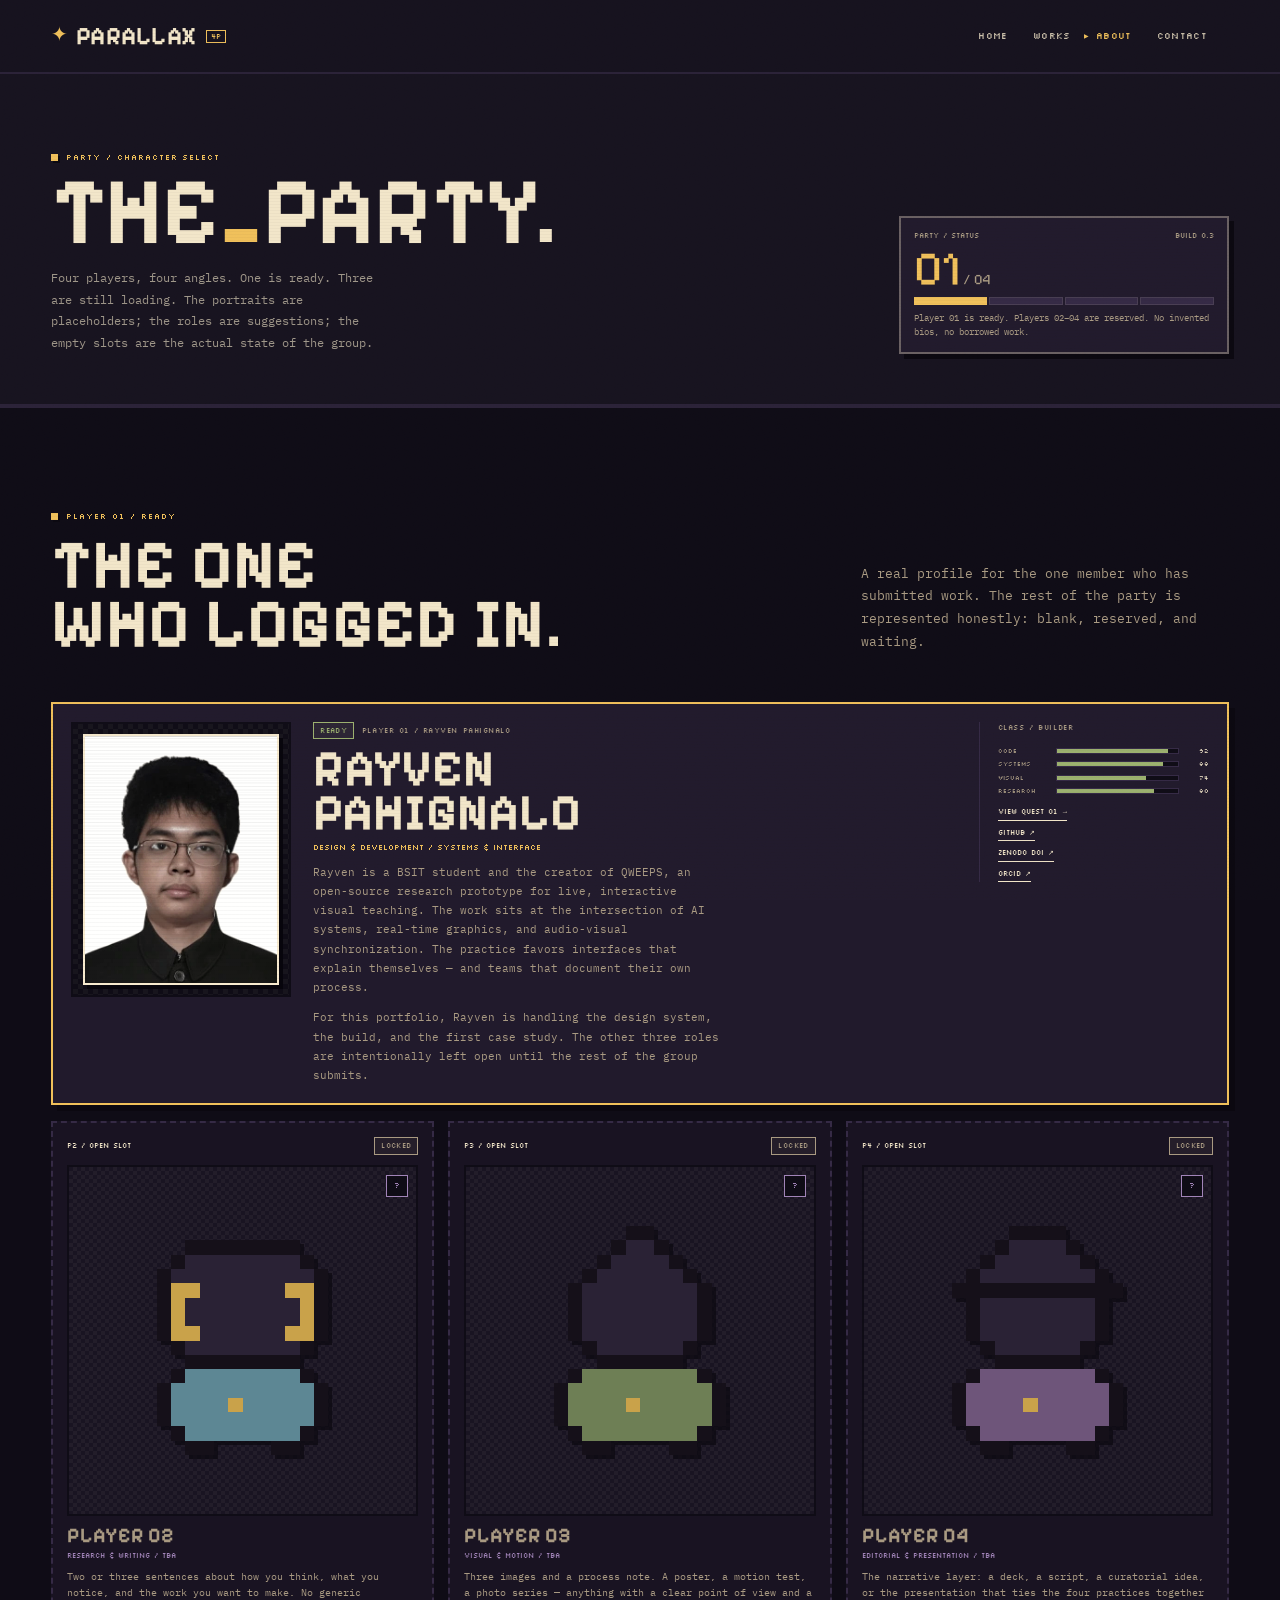
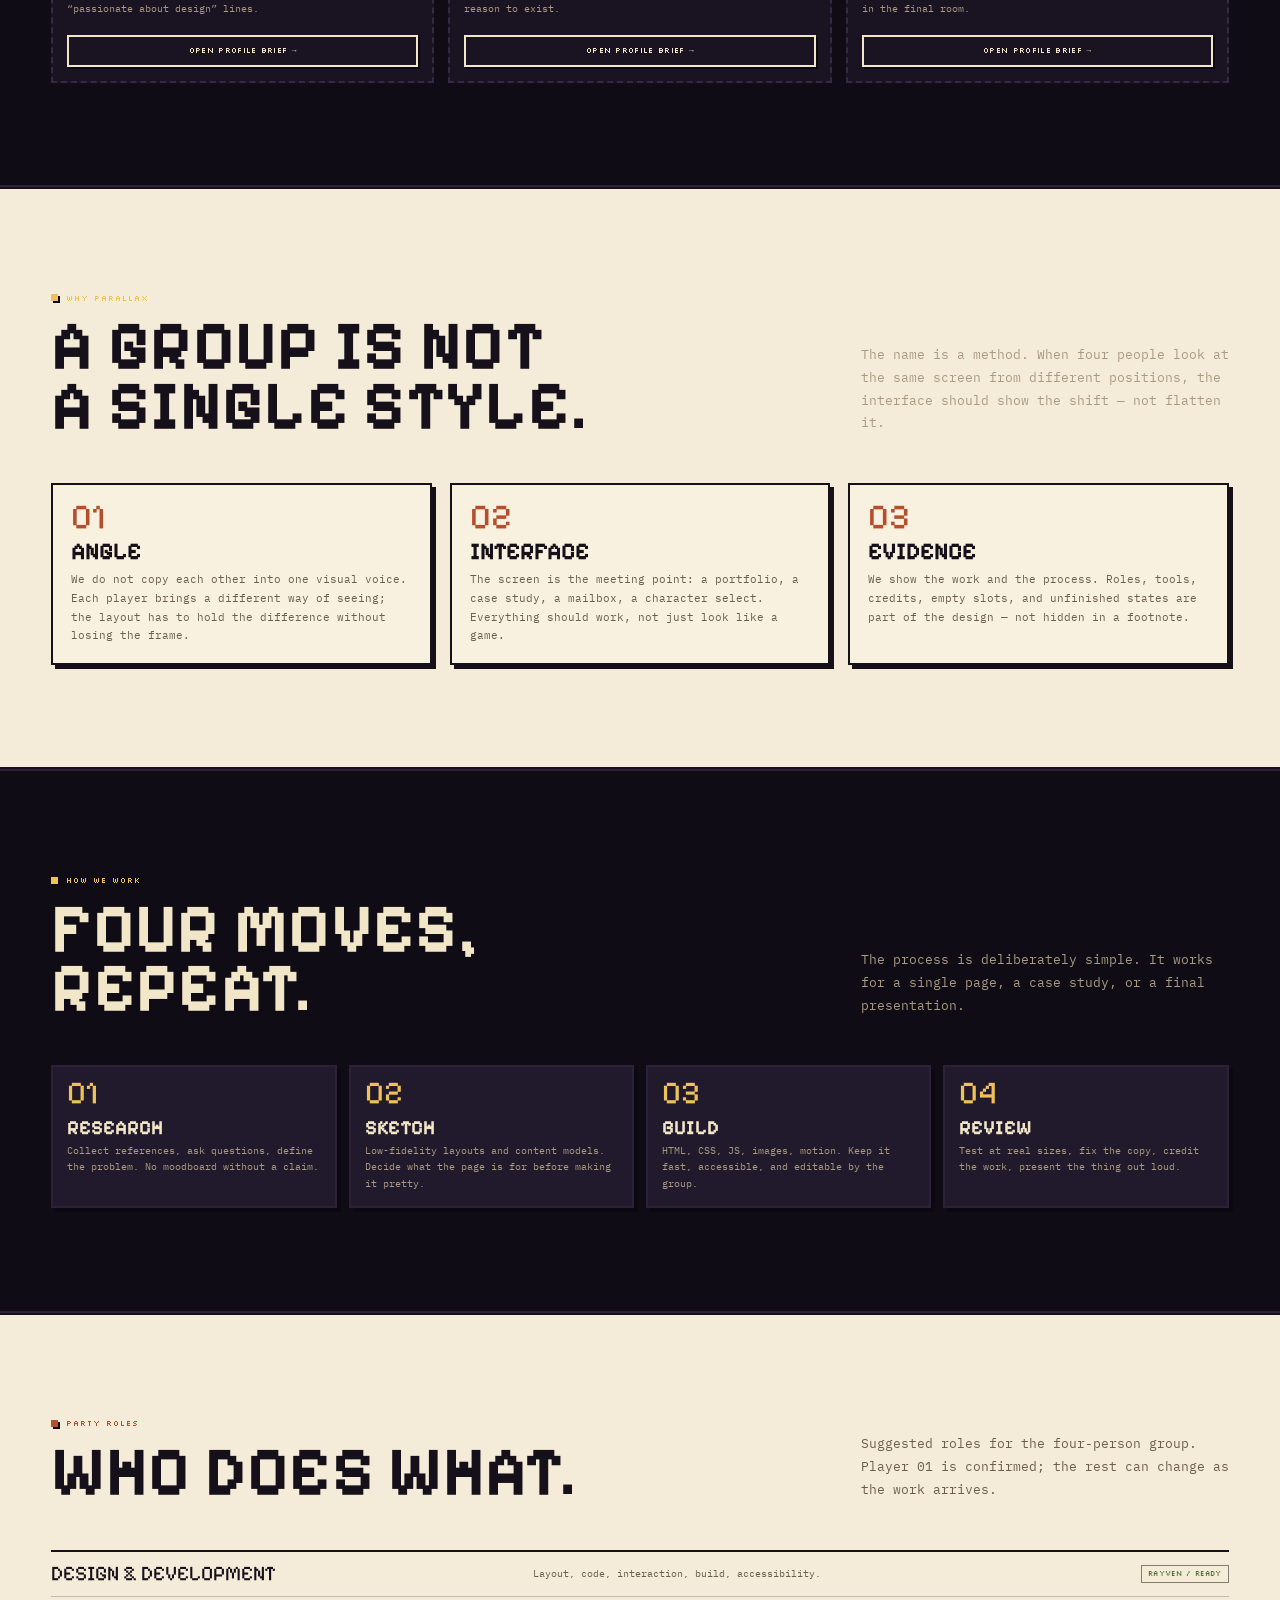
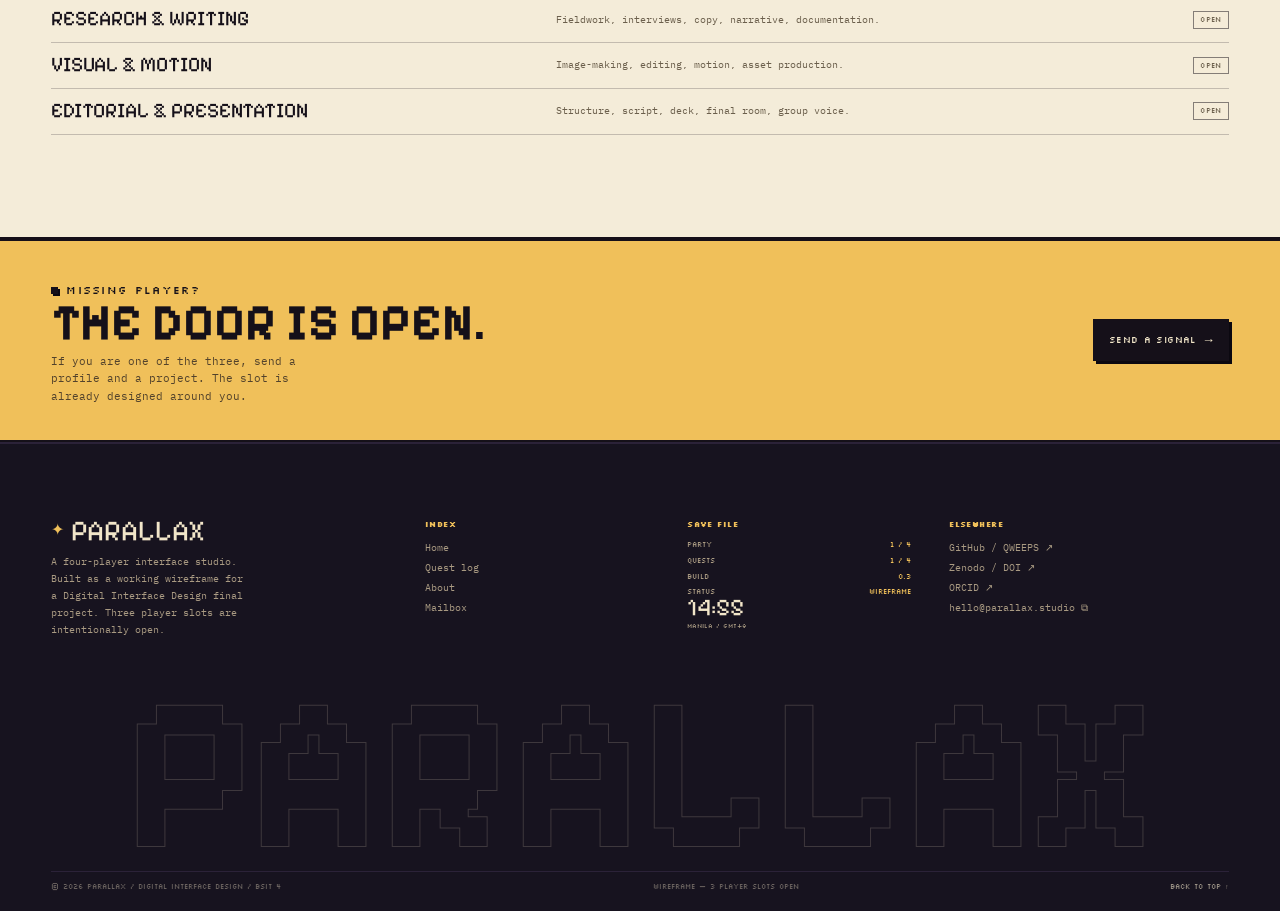
==== about.html @ dce38888 "Publish PARALLAX portfolio" ====
<!DOCTYPE html>
<html lang="en">
<head>
  <meta charset="utf-8">
  <meta name="viewport" content="width=device-width, initial-scale=1">
  <title>The Party — PARALLAX</title>
  <meta name="description" content="Meet the PARALLAX party: one ready player and three open character slots for a four-person interface studio.">
    <meta property="og:title" content="The Party — PARALLAX">
  <meta property="og:description" content="One ready player, three open character slots, and the working method behind a four-person interface studio.">
  <meta property="og:type" content="website">
  <meta property="og:image" content="assets/img/og.png">
  <meta name="twitter:card" content="summary_large_image">
  <meta name="theme-color" content="#17131f">
  <link rel="icon" href="assets/favicon.svg" type="image/svg+xml">
  <link rel="preload" href="assets/fonts/pixelify-400.woff2" as="font" type="font/woff2" crossorigin>
  <link rel="stylesheet" href="assets/css/style.css">
  <script>document.documentElement.classList.add('js');</script>
</head>
<body>
  <a class="skip-link" href="#main">Skip to content</a>
  <div class="noise" aria-hidden="true"></div>

  <header class="site-header">
    <div class="header-inner">
      <a class="brand" href="index.html" aria-label="PARALLAX — home">
        <span class="brand-star" aria-hidden="true">✦</span>
        <span class="brand-word">PARALLAX</span>
        <span class="brand-4p">4P</span>
      </a>

      <nav class="nav" id="nav" aria-label="Primary">
        <a href="index.html">Home</a>
        <a href="works.html">Works</a>
        <a href="about.html" aria-current="page">About</a>
        <a href="contact.html">Contact</a>
        <a class="btn btn-primary btn-sm mobile-only" href="work-qweeps.html">Featured quest →</a>
        <p class="nav-status">PARTY 1 OF 4 READY <span>BUILD 0.3</span></p>
      </nav>

      <div class="header-tools">
        <button class="menu-toggle" id="menu-toggle" type="button" aria-expanded="false" aria-controls="nav" aria-label="Open menu">
          <span></span><span></span><span></span>
        </button>
      </div>
    </div>
  </header>

  <main id="main">
    <!-- ================= CHARACTER SELECT ================= -->
    <section class="page-hero dark">
      <div class="wrap">
        <div class="page-hero-grid">
          <div>
            <p class="eyebrow">Party / character select</p>
            <h1 class="page-title" aria-label="The party">THE<span class="accent" aria-hidden="true">_</span>PARTY.</h1>
            <p class="page-sub">Four players, four angles. One is ready. Three are still loading. The portraits are placeholders; the roles are suggestions; the empty slots are the actual state of the group.</p>
          </div>

          <aside class="status-panel" aria-label="Party status: one of four players ready">
            <div class="top"><span>PARTY / STATUS</span><span>BUILD 0.3</span></div>
            <div class="big">01<span> / 04</span></div>
            <div class="bar" aria-hidden="true"><span class="on"></span><span></span><span></span><span></span></div>
            <p>Player 01 is ready. Players 02–04 are reserved. No invented bios, no borrowed work.</p>
          </aside>
        </div>
      </div>
    </section>

    <section class="section section-panel">
      <div class="wrap">
        <div class="section-head">
          <div>
            <p class="eyebrow">Player 01 / ready</p>
            <h2 class="h2">THE ONE<br>WHO LOGGED IN.</h2>
          </div>
          <p class="section-intro">A real profile for the one member who has submitted work. The rest of the party is represented honestly: blank, reserved, and waiting.</p>
        </div>

        <article class="character-wide reveal" id="player-01">
          <div class="character-avatar is-photo">
            <img class="player-photo" src="assets/img/players/rayven-pahignalo.webp" alt="Portrait of Rayven Pahignalo" width="413" height="532">
          </div>

          <div class="character-copy">
            <div style="display:flex;flex-wrap:wrap;gap:8px;align-items:center;margin-bottom:8px;">
              <span class="chip chip-ready">READY</span>
              <span class="micro">PLAYER 01 / RAYVEN PAHIGNALO</span>
            </div>
            <h2>RAYVEN<br>PAHIGNALO</h2>
            <p class="role">Design &amp; development / systems &amp; interface</p>
            <p>Rayven is a BSIT student and the creator of QWEEPS, an open-source research prototype for live, interactive visual teaching. The work sits at the intersection of AI systems, real-time graphics, and audio-visual synchronization. The practice favors interfaces that explain themselves — and teams that document their own process.</p>
            <p style="margin-bottom:0;">For this portfolio, Rayven is handling the design system, the build, and the first case study. The other three roles are intentionally left open until the rest of the group submits.</p>
          </div>

          <aside class="character-side" aria-label="Player stats and links">
            <p class="micro">CLASS / BUILDER</p>
            <div class="character-stats">
              <div class="stat-line"><span>CODE</span><span class="track"><span style="width:92%"></span></span><span class="num">92</span></div>
              <div class="stat-line"><span>SYSTEMS</span><span class="track"><span style="width:88%"></span></span><span class="num">88</span></div>
              <div class="stat-line"><span>VISUAL</span><span class="track"><span style="width:74%"></span></span><span class="num">74</span></div>
              <div class="stat-line"><span>RESEARCH</span><span class="track"><span style="width:80%"></span></span><span class="num">80</span></div>
            </div>
            <div class="links">
              <a class="text-link" href="work-qweeps.html">VIEW QUEST 01 <span aria-hidden="true">→</span></a>
              <a class="text-link" href="https://github.com/acceptance27/qweeps" target="_blank" rel="noopener">GITHUB ↗</a>
              <a class="text-link" href="https://doi.org/10.5281/zenodo.23791785" target="_blank" rel="noopener">ZENODO DOI ↗</a>
              <a class="text-link" href="https://orcid.org/0009-0003-2325-7968" target="_blank" rel="noopener">ORCID ↗</a>
            </div>
          </aside>
        </article>

        <div class="locked-grid">
          <article class="locked-profile reveal">
            <div class="player-top"><span class="p-id">P2 / OPEN SLOT</span><span class="chip chip-locked">LOCKED</span></div>
            <div class="avatar-stage">
              <span class="lock-mark" aria-hidden="true">?</span>
              <img src="assets/img/avatars/player-02.svg" alt="Locked player slot silhouette with headphones." width="16" height="16">
            </div>
            <h3>PLAYER 02</h3>
            <p class="role">Research &amp; writing / TBA</p>
            <p>Two or three sentences about how you think, what you notice, and the work you want to make. No generic “passionate about design” lines.</p>
            <button class="btn btn-ghost btn-sm" type="button" data-slot="02" data-role="Research &amp; Writing">OPEN PROFILE BRIEF →</button>
          </article>

          <article class="locked-profile reveal">
            <div class="player-top"><span class="p-id">P3 / OPEN SLOT</span><span class="chip chip-locked">LOCKED</span></div>
            <div class="avatar-stage">
              <span class="lock-mark" aria-hidden="true">?</span>
              <img src="assets/img/avatars/player-03.svg" alt="Locked player slot silhouette with a hair bun." width="16" height="16">
            </div>
            <h3>PLAYER 03</h3>
            <p class="role">Visual &amp; motion / TBA</p>
            <p>Three images and a process note. A poster, a motion test, a photo series — anything with a clear point of view and a reason to exist.</p>
            <button class="btn btn-ghost btn-sm" type="button" data-slot="03" data-role="Visual &amp; Motion">OPEN PROFILE BRIEF →</button>
          </article>

          <article class="locked-profile reveal">
            <div class="player-top"><span class="p-id">P4 / OPEN SLOT</span><span class="chip chip-locked">LOCKED</span></div>
            <div class="avatar-stage">
              <span class="lock-mark" aria-hidden="true">?</span>
              <img src="assets/img/avatars/player-04.svg" alt="Locked player slot silhouette with a cap." width="16" height="16">
            </div>
            <h3>PLAYER 04</h3>
            <p class="role">Editorial &amp; presentation / TBA</p>
            <p>The narrative layer: a deck, a script, a curatorial idea, or the presentation that ties the four practices together in the final room.</p>
            <button class="btn btn-ghost btn-sm" type="button" data-slot="04" data-role="Editorial &amp; Presentation">OPEN PROFILE BRIEF →</button>
          </article>
        </div>
      </div>
    </section>

    <!-- ================= WHY PARALLAX ================= -->
    <section class="section manifesto-page">
      <div class="wrap">
        <div class="section-head">
          <div>
            <p class="eyebrow">Why Parallax</p>
            <h2 class="h2">A GROUP IS NOT<br>A SINGLE STYLE.</h2>
          </div>
          <p class="section-intro">The name is a method. When four people look at the same screen from different positions, the interface should show the shift — not flatten it.</p>
        </div>

        <div class="principles">
          <article class="principle">
            <p class="num">01</p>
            <h3>Angle</h3>
            <p>We do not copy each other into one visual voice. Each player brings a different way of seeing; the layout has to hold the difference without losing the frame.</p>
          </article>
          <article class="principle">
            <p class="num">02</p>
            <h3>Interface</h3>
            <p>The screen is the meeting point: a portfolio, a case study, a mailbox, a character select. Everything should work, not just look like a game.</p>
          </article>
          <article class="principle">
            <p class="num">03</p>
            <h3>Evidence</h3>
            <p>We show the work and the process. Roles, tools, credits, empty slots, and unfinished states are part of the design — not hidden in a footnote.</p>
          </article>
        </div>
      </div>
    </section>

    <!-- ================= PROCESS ================= -->
    <section class="section section-panel">
      <div class="wrap">
        <div class="section-head">
          <div>
            <p class="eyebrow">How we work</p>
            <h2 class="h2">FOUR MOVES,<br>REPEAT.</h2>
          </div>
          <p class="section-intro">The process is deliberately simple. It works for a single page, a case study, or a final presentation.</p>
        </div>

        <div class="process-grid">
          <article class="process-card">
            <p class="num">01</p>
            <h3>Research</h3>
            <p>Collect references, ask questions, define the problem. No moodboard without a claim.</p>
          </article>
          <article class="process-card">
            <p class="num">02</p>
            <h3>Sketch</h3>
            <p>Low-fidelity layouts and content models. Decide what the page is for before making it pretty.</p>
          </article>
          <article class="process-card">
            <p class="num">03</p>
            <h3>Build</h3>
            <p>HTML, CSS, JS, images, motion. Keep it fast, accessible, and editable by the group.</p>
          </article>
          <article class="process-card">
            <p class="num">04</p>
            <h3>Review</h3>
            <p>Test at real sizes, fix the copy, credit the work, present the thing out loud.</p>
          </article>
        </div>
      </div>
    </section>

    <!-- ================= ROLES ================= -->
    <section class="section section-paper">
      <div class="wrap">
        <div class="section-head">
          <div>
            <p class="eyebrow">Party roles</p>
            <h2 class="h2">WHO DOES WHAT.</h2>
          </div>
          <p class="section-intro">Suggested roles for the four-person group. Player 01 is confirmed; the rest can change as the work arrives.</p>
        </div>

        <div class="roles-table">
          <div class="role-row">
            <span class="name">Design &amp; Development</span>
            <span class="desc">Layout, code, interaction, build, accessibility.</span>
            <span class="chip chip-ready">RAYVEN / READY</span>
          </div>
          <div class="role-row">
            <span class="name">Research &amp; Writing</span>
            <span class="desc">Fieldwork, interviews, copy, narrative, documentation.</span>
            <span class="chip chip-locked">OPEN</span>
          </div>
          <div class="role-row">
            <span class="name">Visual &amp; Motion</span>
            <span class="desc">Image-making, editing, motion, asset production.</span>
            <span class="chip chip-locked">OPEN</span>
          </div>
          <div class="role-row">
            <span class="name">Editorial &amp; Presentation</span>
            <span class="desc">Structure, script, deck, final room, group voice.</span>
            <span class="chip chip-locked">OPEN</span>
          </div>
        </div>
      </div>
    </section>

    <section class="contact-band">
      <div class="wrap">
        <div class="contact-band-inner">
          <div>
            <p class="eyebrow">Missing player?</p>
            <h2>THE DOOR IS OPEN.</h2>
            <p>If you are one of the three, send a profile and a project. The slot is already designed around you.</p>
          </div>
          <a class="btn btn-ink" href="contact.html">SEND A SIGNAL <span class="arrow" aria-hidden="true">→</span></a>
        </div>
      </div>
    </section>
  </main>

  <footer class="site-footer">
    <div class="wrap">
      <div class="footer-grid">
        <div class="footer-col">
          <p class="footer-brand"><span class="brand-star" aria-hidden="true">✦</span> PARALLAX</p>
          <p class="footer-blurb">A four-player interface studio. Built as a working wireframe for a Digital Interface Design final project. Three player slots are intentionally open.</p>
        </div>
        <div class="footer-col">
          <h3>Index</h3>
          <div class="footer-links">
            <a href="index.html">Home</a>
            <a href="works.html">Quest log</a>
            <a href="about.html">About</a>
            <a href="contact.html">Mailbox</a>
          </div>
        </div>
        <div class="footer-col">
          <h3>Save file</h3>
          <div class="footer-status">
            <div class="line"><span>Party</span><b>1 / 4</b></div>
            <div class="line"><span>Quests</span><b>1 / 4</b></div>
            <div class="line"><span>Build</span><b>0.3</b></div>
            <div class="line"><span>Status</span><b>WIREFRAME</b></div>
          </div>
          <p class="footer-clock" data-clock>--:--<small>Manila / GMT+8</small></p>
        </div>
        <div class="footer-col">
          <h3>Elsewhere</h3>
          <div class="footer-links">
            <a href="https://github.com/acceptance27/qweeps" target="_blank" rel="noopener">GitHub / QWEEPS ↗</a>
            <a href="https://doi.org/10.5281/zenodo.23791785" target="_blank" rel="noopener">Zenodo / DOI ↗</a>
            <a href="https://orcid.org/0009-0003-2325-7968" target="_blank" rel="noopener">ORCID ↗</a>
            <a href="#" data-copy="hello@parallax.studio">hello@parallax.studio ⧉</a>
          </div>
        </div>
      </div>
      <div class="footer-mark" aria-hidden="true">PARALLAX</div>
      <div class="footer-bottom">
        <span>© 2026 PARALLAX / Digital Interface Design / BSIT 4</span>
        <span>Wireframe — 3 player slots open</span>
        <a href="#main">Back to top ↑</a>
      </div>
    </div>
  </footer>

  <dialog class="pixel-dialog" id="slot-dialog" aria-labelledby="slot-dialog-title">
    <div class="dialog-bar">
      <span>SLOT <b id="dialog-slot">02</b> / OPEN</span>
      <button class="dialog-close" id="dialog-close" type="button" aria-label="Close dialog">×</button>
    </div>
    <div class="dialog-body">
      <p class="eyebrow" id="dialog-role">Research &amp; Writing / TBA</p>
      <h2 id="slot-dialog-title">THIS SLOT IS<br>STILL LOADING.</h2>
      <p>This is a working wireframe. The card is sized, the layout is ready, and the placeholder is intentional. Fill it with a teammate's profile and project instead of inventing one.</p>
      <ul>
        <li>Three images, at least 1600px wide, plus one portrait or avatar.</li>
        <li>A 120-word bio and a 150-word project statement.</li>
        <li>Role, tools, year, and links. Keep the voice specific.</li>
      </ul>
      <div class="dialog-actions">
        <button class="btn btn-primary" id="dialog-copy" type="button">COPY SUBMISSION BRIEF</button>
        <a class="btn btn-ghost" href="contact.html">PING THE STUDIO →</a>
      </div>
      <p class="dialog-status" id="dialog-status" role="status"></p>
    </div>
  </dialog>

  <div class="toast" id="toast" role="status" aria-live="polite"></div>
  <script src="assets/js/site.js" defer></script>
</body>
</html>
---- assets/css/style.css ----
/* ==========================================================================
   PARALLAX — a four-player interface studio
   Pixel-art portfolio system. No frameworks, no build step.
   ========================================================================== */

/* ---------- Fonts ---------- */
@font-face {
  font-family: 'Pixelify Sans';
  src: url('../fonts/pixelify-400.woff2') format('woff2');
  font-weight: 400 700;
  font-style: normal;
  font-display: swap;
}
@font-face {
  font-family: 'Silkscreen';
  src: url('../fonts/silkscreen-400.woff2') format('woff2');
  font-weight: 400;
  font-style: normal;
  font-display: swap;
}
@font-face {
  font-family: 'Silkscreen';
  src: url('../fonts/silkscreen-700.woff2') format('woff2');
  font-weight: 700;
  font-style: normal;
  font-display: swap;
}
@font-face {
  font-family: 'IBM Plex Mono';
  src: url('../fonts/plexmono-400.woff2') format('woff2');
  font-weight: 400;
  font-style: normal;
  font-display: swap;
}
@font-face {
  font-family: 'IBM Plex Mono';
  src: url('../fonts/plexmono-500.woff2') format('woff2');
  font-weight: 500;
  font-style: normal;
  font-display: swap;
}
@font-face {
  font-family: 'IBM Plex Mono';
  src: url('../fonts/plexmono-600.woff2') format('woff2');
  font-weight: 600;
  font-style: normal;
  font-display: swap;
}

/* ---------- Tokens ---------- */
:root {
  --night: #17131f;
  --night-2: #0f0c16;
  --panel: #211a2c;
  --panel-2: #2b2238;
  --panel-3: #352a45;
  --cream: #f2e6c9;
  --cream-2: #e3d2ad;
  --paper: #f4ecd9;
  --paper-2: #ebdfc6;
  --ink: #151019;
  --ink-2: #2a2230;
  --gold: #f0c05a;
  --orange: #e36b3d;
  --orange-deep: #b44e2b;
  --sage: #9bb06e;
  --sky: #78b5c4;
  --plum: #a184b8;
  --red: #d3563f;
  --muted: #a99a82;
  --muted-dark: #6b5f4c;
  --line: rgba(242, 230, 201, 0.18);
  --line-strong: rgba(242, 230, 201, 0.34);
  --line-ink: rgba(21, 16, 25, 0.22);
  --line-ink-strong: rgba(21, 16, 25, 0.5);
  --shadow: #0b0810;
  --font-pixel: 'Pixelify Sans', 'Courier New', monospace;
  --font-pixel-label: 'Silkscreen', 'Courier New', monospace;
  --font-mono: 'IBM Plex Mono', 'Courier New', monospace;
  --max: 1400px;
  --pad: clamp(18px, 4vw, 58px);
  --header-h: 74px;
}

/* ---------- Reset ---------- */
*,
*::before,
*::after { box-sizing: border-box; }

html {
  scroll-behavior: smooth;
  -webkit-text-size-adjust: 100%;
}

body {
  margin: 0;
  overflow-x: hidden;
  background: var(--night);
  color: var(--cream);
  font-family: var(--font-mono);
  font-size: 15px;
  line-height: 1.7;
  -webkit-font-smoothing: antialiased;
  font-synthesis: none;
}

body.paper {
  background: var(--paper);
  color: var(--ink);
}

body.no-scroll { overflow: hidden; }

img { display: block; max-width: 100%; }
figure { margin: 0; }
button, input, textarea, select { font: inherit; }
button { color: inherit; }
a { color: inherit; }
::selection { background: var(--gold); color: var(--ink); }

:focus-visible {
  outline: 3px solid var(--gold);
  outline-offset: 3px;
}
body.paper :focus-visible { outline-color: var(--orange); }

h1, h2, h3, h4, p { margin-top: 0; }

/* ---------- Global overlays ---------- */
body::after {
  content: '';
  position: fixed;
  inset: 0;
  z-index: 2000;
  pointer-events: none;
  background: repeating-linear-gradient(
    to bottom,
    rgba(0, 0, 0, 0.13) 0,
    rgba(0, 0, 0, 0.13) 1px,
    transparent 1px,
    transparent 3px
  );
  opacity: 0.16;
  mix-blend-mode: multiply;
}
body.paper::after { opacity: 0.07; }

.noise {
  position: fixed;
  inset: 0;
  z-index: 1999;
  pointer-events: none;
  opacity: 0.05;
  background-image: url("data:image/svg+xml,%3Csvg xmlns='http://www.w3.org/2000/svg' width='120' height='120'%3E%3Cfilter id='n'%3E%3CfeTurbulence type='fractalNoise' baseFrequency='.9' numOctaves='2' stitchTiles='stitch'/%3E%3C/filter%3E%3Crect width='100%25' height='100%25' filter='url(%23n)'/%3E%3C/svg%3E");
  mix-blend-mode: overlay;
}

/* ---------- Shared ---------- */
.wrap {
  width: 100%;
  max-width: var(--max);
  margin: 0 auto;
  padding: 0 var(--pad);
}

.section {
  position: relative;
  padding: clamp(64px, 8vw, 112px) 0;
}
section[id],
article[id] { scroll-margin-top: calc(var(--header-h) + 16px); }

.section-dark {
  background: var(--night);
  color: var(--cream);
}

.section-panel {
  background: var(--night-2);
  color: var(--cream);
  border-top: 2px solid var(--panel-2);
  border-bottom: 2px solid var(--panel-2);
}

.section-paper {
  background: var(--paper);
  color: var(--ink);
  border-top: 2px solid var(--ink);
  border-bottom: 2px solid var(--ink);
}

.dither {
  background-image:
    linear-gradient(45deg, rgba(242, 230, 201, 0.035) 25%, transparent 25%, transparent 75%, rgba(242, 230, 201, 0.035) 75%),
    linear-gradient(45deg, rgba(242, 230, 201, 0.035) 25%, transparent 25%, transparent 75%, rgba(242, 230, 201, 0.035) 75%);
  background-size: 4px 4px;
  background-position: 0 0, 2px 2px;
}

.sr-only {
  position: absolute;
  width: 1px; height: 1px;
  padding: 0; margin: -1px;
  overflow: hidden;
  clip: rect(0, 0, 0, 0);
  white-space: nowrap;
  border: 0;
}

.skip-link {
  position: fixed;
  top: 8px; left: 8px;
  z-index: 3000;
  transform: translateY(-160%);
  background: var(--gold);
  color: var(--ink);
  border: 2px solid var(--ink);
  padding: 8px 12px;
  font-family: var(--font-pixel-label);
  font-size: 9px;
  text-transform: uppercase;
  text-decoration: none;
}
.skip-link:focus { transform: translateY(0); }

/* ---------- Type ---------- */
.eyebrow {
  display: flex;
  align-items: center;
  gap: 8px;
  margin: 0;
  font-family: var(--font-pixel-label);
  font-size: 8px;
  font-weight: 400;
  line-height: 1.6;
  letter-spacing: 0.12em;
  text-transform: uppercase;
  color: var(--gold);
}
.eyebrow::before {
  content: '';
  width: 7px; height: 7px;
  flex: 0 0 auto;
  background: currentColor;
  box-shadow: 2px 2px 0 var(--shadow);
}
.section-paper .eyebrow { color: var(--orange-deep); }

.micro {
  font-family: var(--font-pixel-label);
  font-size: 7px;
  line-height: 1.6;
  letter-spacing: 0.08em;
  text-transform: uppercase;
  color: var(--muted);
}

.pixel-title {
  font-family: var(--font-pixel);
  font-weight: 700;
  line-height: 0.88;
  letter-spacing: 0.01em;
  text-transform: uppercase;
}

.h2 {
  margin: 12px 0 0;
  font-family: var(--font-pixel);
  font-weight: 700;
  font-size: clamp(2.4rem, 5.4vw, 5.4rem);
  line-height: 0.86;
  letter-spacing: 0.005em;
  text-transform: uppercase;
}
.section-paper .h2 { color: var(--ink); }

.section-head {
  display: flex;
  align-items: flex-end;
  justify-content: space-between;
  gap: clamp(24px, 4vw, 60px);
  margin-bottom: clamp(28px, 4vw, 48px);
}
.section-head > div:first-child { max-width: 720px; }
.section-intro {
  max-width: 46ch;
  margin: 0;
  font-size: 13px;
  line-height: 1.75;
  color: var(--muted);
}
.section-paper .section-intro { color: var(--muted-dark); }

.lede {
  max-width: 55ch;
  font-size: 14px;
  line-height: 1.8;
  color: var(--muted);
}
.section-paper .lede { color: var(--muted-dark); }

.hr {
  height: 2px;
  border: 0;
  background: var(--line);
  margin: 0;
}

/* ---------- Buttons / chips ---------- */
.btn {
  display: inline-flex;
  align-items: center;
  justify-content: center;
  gap: 8px;
  min-height: 42px;
  padding: 10px 14px;
  border: 2px solid currentColor;
  background: transparent;
  color: var(--cream);
  box-shadow: 3px 3px 0 var(--shadow);
  font-family: var(--font-pixel-label);
  font-size: 9px;
  line-height: 1.35;
  letter-spacing: 0.04em;
  text-transform: uppercase;
  text-decoration: none;
  cursor: pointer;
  transition: transform 0.12s ease, box-shadow 0.12s ease, background 0.15s ease, color 0.15s ease;
}
.btn:hover {
  transform: translate(-1px, -1px);
  box-shadow: 4px 4px 0 var(--shadow);
}
.btn:active {
  transform: translate(2px, 2px);
  box-shadow: 1px 1px 0 var(--shadow);
}
.btn-primary {
  background: var(--gold);
  border-color: var(--ink);
  color: var(--ink);
}
.btn-primary:hover { background: var(--cream); }
.btn-cream {
  background: var(--cream);
  border-color: var(--ink);
  color: var(--ink);
}
.btn-ink {
  background: var(--ink);
  border-color: var(--ink);
  color: var(--cream);
}
.btn-ghost { background: transparent; color: inherit; }
.btn-sm {
  min-height: 32px;
  padding: 6px 9px;
  font-size: 8px;
  box-shadow: 2px 2px 0 var(--shadow);
}
.btn-sm:hover { box-shadow: 3px 3px 0 var(--shadow); }
.btn-wide { width: 100%; }

.btn .arrow { font-family: var(--font-pixel); font-size: 13px; line-height: 1; }

.chip {
  display: inline-flex;
  align-items: center;
  gap: 5px;
  padding: 3px 6px;
  border: 1px solid currentColor;
  background: rgba(242, 230, 201, 0.05);
  font-family: var(--font-pixel-label);
  font-size: 7px;
  line-height: 1.4;
  letter-spacing: 0.05em;
  text-transform: uppercase;
  color: var(--muted);
  white-space: nowrap;
}
.chip-ready { color: var(--sage); }
.chip-complete { color: var(--sage); }
.chip-locked { color: var(--muted); }
.chip-live { color: var(--orange); }
.chip-gold { color: var(--gold); }
.section-paper .chip { color: var(--muted-dark); border-color: var(--line-ink-strong); }
.section-paper .chip-ready,
.section-paper .chip-complete { color: #4f6a32; }
.section-paper .chip-live { color: var(--orange-deep); }

.tag {
  display: inline-flex;
  align-items: center;
  padding: 3px 5px;
  border: 1px solid var(--line-ink);
  font-family: var(--font-pixel-label);
  font-size: 7px;
  line-height: 1.4;
  text-transform: uppercase;
  color: var(--muted-dark);
}
.section-dark .tag,
.section-panel .tag { border-color: var(--line); color: var(--muted); }

.live-dot {
  width: 6px; height: 6px;
  background: var(--orange);
  display: inline-block;
  animation: blink 1.4s steps(2, start) infinite;
}
@keyframes blink {
  50% { opacity: 0; }
}

/* ---------- Header ---------- */
.site-header {
  position: sticky;
  top: 0;
  z-index: 100;
  height: var(--header-h);
  background: rgba(23, 19, 31, 0.96);
  border-bottom: 2px solid var(--panel-2);
  color: var(--cream);
  backdrop-filter: blur(8px);
  -webkit-backdrop-filter: blur(8px);
}
.header-inner {
  max-width: var(--max);
  height: 100%;
  margin: 0 auto;
  padding: 0 var(--pad);
  display: flex;
  align-items: center;
  gap: 22px;
}
.brand {
  display: flex;
  align-items: center;
  gap: 8px;
  flex: 0 0 auto;
  color: var(--cream);
  text-decoration: none;
}
.brand-star {
  color: var(--gold);
  font-family: var(--font-pixel);
  font-size: 20px;
  line-height: 1;
  transform: translateY(-1px);
}
.brand-word {
  font-family: var(--font-pixel);
  font-size: 25px;
  font-weight: 700;
  line-height: 0.8;
  letter-spacing: 0.01em;
  text-transform: uppercase;
}
.brand-4p {
  margin-left: 2px;
  padding: 2px 4px;
  border: 1px solid var(--gold);
  color: var(--gold);
  font-family: var(--font-pixel-label);
  font-size: 7px;
  line-height: 1;
}
.nav {
  display: flex;
  align-items: center;
  gap: clamp(12px, 2vw, 28px);
  margin-left: auto;
}
.nav a {
  position: relative;
  padding: 4px 0;
  color: var(--cream);
  font-family: var(--font-pixel-label);
  font-size: 9px;
  line-height: 1.4;
  letter-spacing: 0.03em;
  text-transform: uppercase;
  text-decoration: none;
  opacity: 0.82;
  transition: color 0.15s ease, opacity 0.15s ease;
}
.nav a:hover { color: var(--gold); opacity: 1; }
.nav a[aria-current="page"] { color: var(--gold); opacity: 1; }
.nav a[aria-current="page"]::before {
  content: '▶';
  position: absolute;
  left: -12px;
  top: 50%;
  transform: translateY(-50%);
  font-size: 6px;
  color: var(--gold);
}
.header-tools {
  display: flex;
  align-items: center;
  gap: 8px;
  flex: 0 0 auto;
}
.menu-toggle {
  display: none;
  margin-left: auto;
  width: 42px; height: 38px;
  border: 2px solid var(--line-strong);
  background: transparent;
  padding: 8px 7px;
  cursor: pointer;
  flex-direction: column;
  justify-content: space-between;
}
.menu-toggle span {
  display: block;
  width: 100%;
  height: 3px;
  background: var(--cream);
  transition: transform 0.2s ease, opacity 0.2s ease;
}
.menu-toggle[aria-expanded="true"] span:nth-child(1) { transform: translateY(7px) rotate(45deg); }
.menu-toggle[aria-expanded="true"] span:nth-child(2) { opacity: 0; }
.menu-toggle[aria-expanded="true"] span:nth-child(3) { transform: translateY(-7px) rotate(-45deg); }
.mobile-only { display: none; }
.nav-status { display: none; }

/* ---------- Hero ---------- */
.hero {
  position: relative;
  overflow: hidden;
  min-height: calc(100vh - var(--header-h));
  min-height: calc(100svh - var(--header-h));
  padding: clamp(36px, 5.5vw, 72px) 0 clamp(130px, 16vw, 220px);
  background: var(--night);
  color: var(--cream);
  border-bottom: 2px solid var(--panel-2);
}
.hero-stars {
  position: absolute;
  inset: 0;
  width: 100%;
  height: 100%;
  z-index: 0;
  image-rendering: pixelated;
  opacity: 0.9;
}
.hero-inner {
  position: relative;
  z-index: 2;
  max-width: var(--max);
  margin: 0 auto;
  padding: 0 var(--pad);
  display: grid;
  grid-template-columns: 1.02fr 0.98fr;
  align-items: center;
  gap: clamp(26px, 4vw, 56px);
}
.hero-copy { position: relative; z-index: 2; }
.hero-kicker { margin-bottom: 18px; }
.hero-title {
  position: relative;
  display: inline-block;
  margin: 0;
  font-family: var(--font-pixel);
  font-weight: 700;
  font-size: clamp(3.6rem, 8.2vw, 10.5rem);
  line-height: 0.78;
  letter-spacing: -0.005em;
  text-transform: uppercase;
  color: var(--cream);
  text-shadow: 4px 4px 0 var(--orange), 8px 8px 0 var(--shadow);
}
.title-4p {
  position: absolute;
  top: -12px; right: -18px;
  padding: 4px 5px;
  background: var(--gold);
  border: 2px solid var(--ink);
  box-shadow: 2px 2px 0 var(--ink);
  color: var(--ink);
  font-family: var(--font-pixel-label);
  font-size: 8px;
  line-height: 1;
  text-transform: uppercase;
  transform: rotate(5deg);
}
.hero-tagline {
  margin: 24px 0 0;
  font-family: var(--font-pixel);
  font-size: clamp(1.45rem, 2.2vw, 2.2rem);
  font-weight: 400;
  line-height: 1.02;
  text-transform: uppercase;
  color: var(--cream);
}
.hero-tagline span { color: var(--gold); }
.hero-desc {
  max-width: 44ch;
  margin: 16px 0 0;
  font-size: 13px;
  line-height: 1.8;
  color: rgba(242, 230, 201, 0.68);
}
.hero-actions {
  display: flex;
  flex-wrap: wrap;
  gap: 10px;
  margin-top: 26px;
}
.press-start { animation: press-glow 2.2s steps(2, start) infinite; }
@keyframes press-glow {
  0%, 100% { background: var(--gold); }
  50% { background: var(--cream); }
}
.save-meter {
  width: min(100%, 370px);
  margin-top: 30px;
  padding: 9px 10px;
  border: 1px solid var(--line);
  background: rgba(15, 12, 22, 0.55);
}
.save-meter-top {
  display: flex;
  justify-content: space-between;
  gap: 10px;
  font-family: var(--font-pixel-label);
  font-size: 7px;
  line-height: 1.5;
  text-transform: uppercase;
  color: var(--muted);
}
.save-meter-top b { color: var(--gold); font-weight: 400; }
.save-segments {
  display: flex;
  gap: 2px;
  margin-top: 6px;
}
.save-segments span {
  flex: 1;
  height: 7px;
  background: var(--panel-2);
  border: 1px solid rgba(242, 230, 201, 0.12);
}
.save-segments span.on { background: var(--gold); border-color: var(--gold); }

/* Hero screen */
.hero-screen-wrap {
  position: relative;
  z-index: 2;
  padding: 8px 0 0 8px;
}
.floating-tag {
  position: absolute;
  top: -12px; right: 14px;
  z-index: 5;
  padding: 4px 7px;
  background: var(--orange);
  border: 2px solid var(--ink);
  box-shadow: 2px 2px 0 var(--ink);
  color: var(--ink);
  font-family: var(--font-pixel-label);
  font-size: 7px;
  line-height: 1.3;
  text-transform: uppercase;
  transform: rotate(2deg);
}
.screen-shell {
  position: relative;
  padding: 6px;
  background: var(--night-2);
  border: 3px solid var(--cream);
  box-shadow: 8px 8px 0 var(--orange), 12px 12px 0 var(--shadow);
}
.screen-bar {
  display: flex;
  align-items: center;
  justify-content: space-between;
  gap: 8px;
  padding: 5px 7px;
  border-bottom: 2px solid var(--panel-2);
  font-family: var(--font-pixel-label);
  font-size: 6.5px;
  line-height: 1.4;
  letter-spacing: 0.04em;
  text-transform: uppercase;
  color: var(--muted);
}
.screen-bar .live { color: var(--orange); display: inline-flex; align-items: center; gap: 4px; }
.screen-bar .screen-title { color: var(--cream); }
.screen-play {
  width: 20px; height: 18px;
  border: 1px solid var(--line-strong);
  background: transparent;
  color: var(--cream);
  font-family: var(--font-pixel);
  font-size: 9px;
  line-height: 1;
  cursor: pointer;
  display: grid;
  place-items: center;
}
.screen-play:hover { background: var(--gold); color: var(--ink); border-color: var(--gold); }
.screen-media {
  position: relative;
  aspect-ratio: 16 / 9;
  overflow: hidden;
  background: #06050a;
}
.screen-media video,
.screen-media img {
  width: 100%;
  height: 100%;
  object-fit: cover;
}
.screen-media::after {
  content: '';
  position: absolute;
  inset: 0;
  pointer-events: none;
  background: repeating-linear-gradient(to bottom, rgba(0, 0, 0, 0.2) 0 1px, transparent 1px 4px);
  opacity: 0.35;
}
.screen-hud {
  display: flex;
  align-items: center;
  justify-content: space-between;
  gap: 10px;
  padding: 5px 7px;
  border-top: 2px solid var(--panel-2);
  font-family: var(--font-pixel-label);
  font-size: 6.5px;
  line-height: 1.4;
  text-transform: uppercase;
  color: var(--muted);
}
.screen-hud b { color: var(--gold); font-weight: 400; }
.mini-bar {
  display: flex;
  gap: 1px;
  width: 70px;
}
.mini-bar span { flex: 1; height: 4px; background: var(--panel-2); }
.mini-bar span.on { background: var(--sage); }
.screen-caption {
  display: flex;
  justify-content: space-between;
  gap: 14px;
  margin-top: 8px;
  font-family: var(--font-pixel-label);
  font-size: 6.5px;
  line-height: 1.5;
  letter-spacing: 0.04em;
  text-transform: uppercase;
  color: var(--muted);
}
.screen-caption b { color: var(--cream); font-weight: 400; }

.hero-hills {
  position: absolute;
  left: 0; right: 0; bottom: 0;
  z-index: 1;
  width: 100%;
  height: clamp(120px, 17vw, 210px);
  pointer-events: none;
}
.hero-hills svg { width: 100%; height: 100%; display: block; }
.hero-scroll {
  position: absolute;
  left: 50%; bottom: 18px;
  z-index: 3;
  transform: translateX(-50%);
  display: flex;
  align-items: center;
  gap: 7px;
  font-family: var(--font-pixel-label);
  font-size: 6.5px;
  line-height: 1.4;
  text-transform: uppercase;
  color: rgba(242, 230, 201, 0.55);
  white-space: nowrap;
}
.hero-scroll .down {
  display: inline-block;
  color: var(--gold);
  animation: bob 1.2s steps(2, start) infinite;
}
@keyframes bob {
  50% { transform: translateY(3px); }
}

/* ---------- Party ---------- */
.party-section { border-top: 2px solid var(--panel-2); }
.party-progress {
  display: flex;
  align-items: center;
  gap: 10px;
  padding: 8px 10px;
  border: 2px solid var(--line);
  background: var(--panel);
  font-family: var(--font-pixel-label);
  font-size: 7px;
  line-height: 1.5;
  text-transform: uppercase;
  color: var(--muted);
}
.party-progress b { color: var(--gold); font-weight: 400; }
.party-progress .pips { display: flex; gap: 3px; }
.party-progress .pips span { width: 10px; height: 10px; border: 1px solid var(--line-strong); }
.party-progress .pips span.on { background: var(--gold); border-color: var(--gold); }

.party-grid {
  display: grid;
  grid-template-columns: repeat(4, 1fr);
  gap: 14px;
}
.player-card {
  position: relative;
  display: flex;
  flex-direction: column;
  min-height: 410px;
  padding: 12px;
  border: 2px solid var(--panel-2);
  background: var(--panel);
  box-shadow: 4px 4px 0 var(--shadow);
  color: var(--cream);
  text-decoration: none;
  transition: transform 0.15s ease, border-color 0.15s ease, box-shadow 0.15s ease;
}
.player-card:hover,
.player-card:focus-visible {
  transform: translate(-2px, -2px);
  border-color: var(--gold);
  box-shadow: 6px 6px 0 var(--shadow);
}
.player-card.is-open {
  border-color: var(--gold);
  background: linear-gradient(180deg, #2b2238 0%, #211a2c 100%);
}
.player-card.is-open::before {
  content: 'READY';
  position: absolute;
  top: -10px; left: 12px;
  padding: 2px 5px;
  background: var(--gold);
  border: 1px solid var(--ink);
  color: var(--ink);
  font-family: var(--font-pixel-label);
  font-size: 6px;
  line-height: 1.3;
  letter-spacing: 0.06em;
  text-transform: uppercase;
}
.player-top {
  display: flex;
  align-items: center;
  justify-content: space-between;
  gap: 8px;
  font-family: var(--font-pixel-label);
  font-size: 7px;
  line-height: 1.4;
  text-transform: uppercase;
  color: var(--muted);
}
.player-top .p-id { color: var(--cream); }
.player-card.is-locked { border-style: dashed; }
.player-card.is-locked:hover { border-color: var(--plum); }
.avatar-stage {
  position: relative;
  display: grid;
  place-items: center;
  aspect-ratio: 1 / 1;
  margin: 10px 0 12px;
  border: 2px solid var(--night-2);
  background-color: #191422;
  background-image:
    linear-gradient(45deg, rgba(242, 230, 201, 0.045) 25%, transparent 25%, transparent 75%, rgba(242, 230, 201, 0.045) 75%),
    linear-gradient(45deg, rgba(242, 230, 201, 0.045) 25%, transparent 25%, transparent 75%, rgba(242, 230, 201, 0.045) 75%);
  background-size: 8px 8px;
  background-position: 0 0, 4px 4px;
  overflow: hidden;
}
.avatar-stage img {
  width: 66%;
  height: 66%;
  object-fit: contain;
  image-rendering: pixelated;
  filter: drop-shadow(4px 4px 0 rgba(11, 8, 16, 0.7));
  transition: transform 0.16s ease;
}
.player-card:hover .avatar-stage img { transform: translateY(-4px); }
.avatar-stage.is-photo {
  padding: 10px;
  background-color: var(--night-2);
  background-image:
    linear-gradient(45deg, rgba(242, 230, 201, 0.04) 25%, transparent 25%, transparent 75%, rgba(242, 230, 201, 0.04) 75%),
    linear-gradient(45deg, rgba(242, 230, 201, 0.04) 25%, transparent 25%, transparent 75%, rgba(242, 230, 201, 0.04) 75%);
  background-size: 8px 8px;
  background-position: 0 0, 4px 4px;
}
.avatar-stage.is-photo::after {
  content: '';
  position: absolute;
  inset: 10px;
  z-index: 2;
  pointer-events: none;
  background: repeating-linear-gradient(to bottom, rgba(0, 0, 0, 0.22) 0 1px, transparent 1px 4px);
  opacity: 0.16;
}
.avatar-stage.is-photo img.player-photo {
  width: 100%;
  height: 100%;
  object-fit: cover;
  object-position: center 17%;
  image-rendering: auto;
  border: 2px solid var(--cream);
  box-shadow: 3px 3px 0 var(--shadow);
  filter: saturate(0.9) contrast(1.03) sepia(0.05);
  transition: transform 0.2s ease;
}
.player-card:hover .avatar-stage.is-photo img.player-photo { transform: scale(1.015); }
.player-card.is-locked .avatar-stage img { opacity: 0.68; }
.player-card.is-locked .avatar-stage::after {
  content: '?';
  position: absolute;
  right: 8px; bottom: 2px;
  color: var(--gold);
  font-family: var(--font-pixel);
  font-size: 2.2rem;
  line-height: 1;
  opacity: 0.5;
}
.lock-mark {
  position: absolute;
  top: 8px; right: 8px;
  width: 22px; height: 22px;
  display: grid;
  place-items: center;
  border: 1px solid var(--plum);
  background: var(--night-2);
  color: var(--plum);
  font-family: var(--font-pixel-label);
  font-size: 8px;
  z-index: 2;
}
.player-name {
  margin: 0;
  font-family: var(--font-pixel);
  font-size: clamp(1.35rem, 2vw, 1.8rem);
  line-height: 0.95;
  text-transform: uppercase;
}
.player-role {
  margin: 5px 0 0;
  font-family: var(--font-pixel-label);
  font-size: 7px;
  line-height: 1.5;
  letter-spacing: 0.04em;
  text-transform: uppercase;
  color: var(--gold);
}
.player-card.is-locked .player-role { color: var(--plum); }
.player-bio {
  margin: 8px 0 0;
  font-size: 10px;
  line-height: 1.65;
  color: rgba(242, 230, 201, 0.58);
}
.player-stats {
  display: grid;
  gap: 4px;
  margin-top: 14px;
}
.stat-line {
  display: grid;
  grid-template-columns: 52px 1fr 24px;
  align-items: center;
  gap: 6px;
  font-family: var(--font-pixel-label);
  font-size: 6px;
  line-height: 1.4;
  text-transform: uppercase;
  color: var(--muted);
}
.stat-line .track {
  height: 6px;
  border: 1px solid var(--panel-3);
  background: var(--night-2);
}
.stat-line .track span { display: block; height: 100%; background: var(--sage); }
.stat-line .num { text-align: right; color: var(--cream); }
.player-card.is-locked .stat-line { opacity: 0.4; }
.player-card.is-locked .stat-line .track { border-style: dashed; }
.player-card.is-locked .stat-line .track span { width: 0 !important; }
.player-foot {
  display: flex;
  align-items: center;
  justify-content: space-between;
  gap: 8px;
  margin-top: auto;
  padding-top: 9px;
  border-top: 1px solid var(--panel-3);
  font-family: var(--font-pixel-label);
  font-size: 6.5px;
  line-height: 1.4;
  text-transform: uppercase;
  color: var(--muted);
}
.player-foot b { color: var(--gold); font-weight: 400; }
.player-card.is-locked .player-foot b { color: var(--plum); }

/* ---------- Featured quest ---------- */
.featured-section {
  background: var(--paper);
  color: var(--ink);
  border-top: 2px solid var(--ink);
  border-bottom: 2px solid var(--ink);
}
.featured-panel {
  display: grid;
  grid-template-columns: 0.94fr 1.06fr;
  border: 2px solid var(--ink);
  box-shadow: 8px 8px 0 var(--ink);
  background: #f8f1df;
}
.featured-copy {
  display: flex;
  flex-direction: column;
  padding: clamp(22px, 3vw, 38px);
}
.featured-copy .eyebrow { color: var(--orange-deep); }
.featured-title {
  margin: 10px 0 4px;
  font-family: var(--font-pixel);
  font-size: clamp(3rem, 5.8vw, 5.8rem);
  font-weight: 700;
  line-height: 0.82;
  text-transform: uppercase;
}
.featured-sub {
  margin: 0 0 16px;
  font-family: var(--font-pixel-label);
  font-size: 8px;
  line-height: 1.6;
  text-transform: uppercase;
  color: var(--orange-deep);
}
.featured-desc {
  max-width: 48ch;
  margin: 0;
  font-size: 12px;
  line-height: 1.75;
  color: #4c4234;
}
.meta-grid {
  display: grid;
  grid-template-columns: repeat(2, 1fr);
  gap: 10px 18px;
  margin: 20px 0;
  padding: 14px 0;
  border-top: 1px solid var(--line-ink);
  border-bottom: 1px solid var(--line-ink);
}
.meta-item .k {
  display: block;
  font-family: var(--font-pixel-label);
  font-size: 6.5px;
  line-height: 1.5;
  letter-spacing: 0.05em;
  text-transform: uppercase;
  color: var(--muted-dark);
}
.meta-item .v {
  display: block;
  margin-top: 2px;
  font-size: 11px;
  line-height: 1.45;
  color: var(--ink);
}
.tag-row { display: flex; flex-wrap: wrap; gap: 5px; }
.featured-actions { display: flex; flex-wrap: wrap; gap: 8px; margin-top: 20px; }
.quest-stats {
  display: flex;
  flex-wrap: wrap;
  gap: 12px 22px;
  margin-top: auto;
  padding-top: 16px;
  border-top: 1px solid var(--line-ink);
}
.quest-stats span {
  font-family: var(--font-pixel-label);
  font-size: 6.5px;
  line-height: 1.5;
  text-transform: uppercase;
  color: var(--muted-dark);
}
.quest-stats b {
  display: block;
  margin-bottom: 2px;
  font-family: var(--font-pixel);
  font-size: 1.5rem;
  font-weight: 700;
  line-height: 0.85;
  color: var(--ink);
}
.featured-media {
  position: relative;
  display: grid;
  grid-template-columns: 1fr 1fr;
  gap: 8px;
  align-content: start;
  padding: 14px;
  background: var(--night-2);
  border-left: 2px solid var(--ink);
}
.featured-media .shot { grid-column: span 1; }
.featured-media .shot.wide { grid-column: 1 / -1; }
.shot {
  position: relative;
  overflow: hidden;
  border: 2px solid #0b0810;
  box-shadow: 3px 3px 0 #0b0810;
  background: #06050a;
}
.shot img { width: 100%; height: auto; display: block; }
.shot::after {
  content: '';
  position: absolute;
  inset: 0;
  pointer-events: none;
  background: repeating-linear-gradient(to bottom, rgba(0, 0, 0, 0.18) 0 1px, transparent 1px 4px);
  opacity: 0.25;
}
.shot-cap {
  margin: 4px 0 0;
  font-family: var(--font-pixel-label);
  font-size: 6px;
  line-height: 1.4;
  text-transform: uppercase;
  color: rgba(242, 230, 201, 0.55);
}
.shot-cap b { color: var(--cream); font-weight: 400; }
.stamp {
  display: inline-block;
  padding: 5px 7px;
  border: 2px solid var(--orange-deep);
  color: var(--orange-deep);
  font-family: var(--font-pixel-label);
  font-size: 7px;
  line-height: 1.4;
  text-transform: uppercase;
  transform: rotate(-2deg);
}

/* ---------- Open slots ---------- */
.slots-section { background: var(--night); }
.slot-list { border-top: 2px solid var(--panel-2); }
.slot-row {
  display: grid;
  grid-template-columns: 86px 1fr auto;
  align-items: center;
  gap: 18px;
  padding: 16px 0;
  border-bottom: 1px solid var(--panel-2);
}
.slot-num {
  font-family: var(--font-pixel);
  font-size: clamp(2rem, 3.4vw, 3.2rem);
  line-height: 0.8;
  color: var(--panel-3);
}
.slot-main h3 {
  margin: 0;
  font-family: var(--font-pixel);
  font-size: clamp(1.1rem, 1.8vw, 1.55rem);
  line-height: 1;
  text-transform: uppercase;
}
.slot-role {
  margin: 4px 0 0;
  font-family: var(--font-pixel-label);
  font-size: 7px;
  line-height: 1.5;
  text-transform: uppercase;
  color: var(--plum);
}
.slot-note {
  margin: 4px 0 0;
  font-size: 10px;
  line-height: 1.5;
  color: var(--muted);
}
.submission-panel {
  display: grid;
  grid-template-columns: 1.15fr 0.85fr;
  gap: 24px;
  align-items: center;
  margin-top: 30px;
  padding: 20px;
  border: 2px solid var(--panel-2);
  background: var(--panel);
  box-shadow: 4px 4px 0 var(--shadow);
}
.submission-panel h3 {
  margin: 0 0 12px;
  font-family: var(--font-pixel);
  font-size: clamp(1.4rem, 2.4vw, 2rem);
  line-height: 0.95;
  text-transform: uppercase;
}
.steps-mini { display: grid; gap: 7px; }
.steps-mini li {
  display: grid;
  grid-template-columns: 24px 1fr;
  gap: 8px;
  font-size: 10px;
  line-height: 1.55;
  color: var(--muted);
}
.steps-mini li b { font-family: var(--font-pixel-label); font-size: 7px; color: var(--gold); font-weight: 400; }
.submission-actions { display: flex; flex-direction: column; gap: 8px; }

/* ---------- Manifesto preview / contact band ---------- */
.manifesto-section {
  background: var(--panel);
  border-top: 2px solid var(--panel-2);
  border-bottom: 2px solid var(--panel-2);
}
.manifesto-grid {
  display: grid;
  grid-template-columns: 1fr auto;
  gap: 30px;
  align-items: end;
}
.manifesto-quote {
  max-width: 18ch;
  margin: 0;
  font-family: var(--font-pixel);
  font-size: clamp(2.1rem, 4.4vw, 4.4rem);
  line-height: 0.94;
  text-transform: uppercase;
}
.manifesto-quote span { color: var(--gold); }
.manifesto-copy {
  max-width: 46ch;
  margin: 18px 0 0;
  font-size: 11px;
  line-height: 1.7;
  color: var(--muted);
}
.mini-party-wrap { display: grid; gap: 8px; justify-items: end; }
.mini-party-wrap .micro { margin: 0; color: rgba(242, 230, 201, 0.45); }
.mini-party { display: flex; gap: 8px; }
.mini-party img {
  width: 76px; height: 76px;
  padding: 4px;
  border: 2px solid var(--panel-3);
  background: var(--night-2);
  image-rendering: pixelated;
}
.mini-party img.is-photo {
  object-fit: cover;
  object-position: center 17%;
  image-rendering: auto;
  border-color: var(--cream);
  filter: saturate(0.9) contrast(1.03) sepia(0.05);
}
.mini-party img.is-locked { opacity: 0.5; border-style: dashed; }

.contact-band {
  background: var(--gold);
  color: var(--ink);
  border-top: 2px solid var(--ink);
  border-bottom: 2px solid var(--ink);
  padding: 34px 0;
}
.contact-band-inner {
  display: flex;
  align-items: center;
  justify-content: space-between;
  gap: 26px;
}
.contact-band .eyebrow { color: var(--ink); }
.contact-band h2 {
  margin: 0;
  font-family: var(--font-pixel);
  font-size: clamp(2rem, 4vw, 3.8rem);
  line-height: 0.9;
  text-transform: uppercase;
}
.contact-band p {
  max-width: 40ch;
  margin: 7px 0 0;
  font-size: 11px;
  line-height: 1.6;
  color: rgba(21, 16, 25, 0.72);
}
.contact-band .btn { flex: 0 0 auto; }

/* ---------- Page hero (works/about/contact) ---------- */
.page-hero {
  position: relative;
  padding: clamp(46px, 6vw, 82px) 0 clamp(30px, 4vw, 50px);
  background: var(--paper);
  color: var(--ink);
  border-bottom: 2px solid var(--ink);
}
.page-hero.dark {
  background: var(--night);
  color: var(--cream);
  border-bottom-color: var(--panel-2);
}
.page-hero-grid {
  display: flex;
  align-items: flex-end;
  justify-content: space-between;
  gap: 30px;
}
.page-title {
  margin: 10px 0 0;
  font-family: var(--font-pixel);
  font-size: clamp(3rem, 7.4vw, 7.4rem);
  font-weight: 700;
  line-height: 0.82;
  text-transform: uppercase;
}
.page-title .accent { color: var(--orange-deep); }
.page-hero.dark .page-title .accent { color: var(--gold); }
.page-sub {
  max-width: 48ch;
  margin: 16px 0 0;
  font-size: 12px;
  line-height: 1.8;
  color: var(--muted-dark);
}
.page-hero.dark .page-sub { color: rgba(242, 230, 201, 0.62); }
.page-hero.dark .status-panel {
  border-color: var(--line-strong);
  box-shadow: 5px 5px 0 var(--shadow);
}

.status-panel {
  width: min(330px, 100%);
  flex: 0 0 auto;
  padding: 13px;
  border: 2px solid var(--ink);
  background: var(--panel);
  box-shadow: 5px 5px 0 var(--ink);
  color: var(--cream);
}
.status-panel .top {
  display: flex;
  justify-content: space-between;
  gap: 10px;
  font-family: var(--font-pixel-label);
  font-size: 7px;
  line-height: 1.4;
  text-transform: uppercase;
  color: var(--muted);
}
.status-panel .big {
  margin: 10px 0 4px;
  font-family: var(--font-pixel);
  font-size: 3rem;
  line-height: 0.8;
  color: var(--gold);
}
.status-panel .big span { font-size: 0.3em; color: var(--muted); }
.status-panel .bar {
  display: flex;
  gap: 2px;
  margin: 8px 0 6px;
}
.status-panel .bar span { flex: 1; height: 8px; background: var(--panel-3); border: 1px solid rgba(242, 230, 201, 0.1); }
.status-panel .bar span.on { background: var(--gold); border-color: var(--gold); }
.status-panel p { margin: 0; font-size: 9px; line-height: 1.55; color: var(--muted); }

/* ---------- Works page ---------- */
.works-toolbar {
  display: flex;
  flex-wrap: wrap;
  align-items: center;
  justify-content: space-between;
  gap: 12px;
  padding: 18px 0 12px;
}
.filter-bar {
  display: flex;
  flex-wrap: wrap;
  border: 2px solid var(--ink);
  background: var(--paper-2);
}
.filter {
  padding: 8px 12px;
  border: 0;
  border-right: 1px solid var(--line-ink);
  background: transparent;
  color: var(--ink);
  font-family: var(--font-pixel-label);
  font-size: 8px;
  line-height: 1.4;
  text-transform: uppercase;
  cursor: pointer;
}
.filter:last-child { border-right: 0; }
.filter span { color: var(--orange-deep); margin-left: 4px; }
.filter:hover { background: rgba(21, 16, 25, 0.06); }
.filter.is-active { background: var(--ink); color: var(--cream); }
.filter.is-active span { color: var(--gold); }

.works-grid {
  display: grid;
  grid-template-columns: 1fr 1fr;
  gap: 24px;
  margin-top: 22px;
}
.work-card {
  position: relative;
  display: flex;
  flex-direction: column;
  border: 2px solid var(--ink);
  background: #f8f1df;
  box-shadow: 5px 5px 0 var(--ink);
  color: var(--ink);
  text-decoration: none;
  transition: transform 0.15s ease, box-shadow 0.15s ease;
}
.work-card:hover {
  transform: translate(-2px, -2px);
  box-shadow: 7px 7px 0 var(--ink);
}
.work-card[hidden] { display: none; }
.work-top {
  display: flex;
  align-items: center;
  justify-content: space-between;
  gap: 12px;
  padding: 6px 9px;
  background: var(--night);
  color: var(--cream);
  border-bottom: 2px solid var(--ink);
  font-family: var(--font-pixel-label);
  font-size: 7px;
  line-height: 1.4;
  text-transform: uppercase;
}
.work-top .left { display: flex; align-items: center; gap: 8px; }
.work-media {
  position: relative;
  aspect-ratio: 16 / 10;
  overflow: hidden;
  border-bottom: 2px solid var(--ink);
  background: #0b0810;
}
.work-media img {
  width: 100%; height: 100%;
  object-fit: cover;
  object-position: top center;
  transition: transform 0.4s ease;
}
.work-card:hover .work-media img { transform: scale(1.025); }
.work-media .media-tag {
  position: absolute;
  left: 8px; bottom: 8px;
  padding: 3px 5px;
  background: var(--gold);
  border: 1px solid var(--ink);
  color: var(--ink);
  font-family: var(--font-pixel-label);
  font-size: 6px;
  line-height: 1.4;
  text-transform: uppercase;
}
.work-body {
  display: flex;
  flex-direction: column;
  flex: 1;
  padding: 16px;
}
.work-title {
  margin: 0;
  font-family: var(--font-pixel);
  font-size: clamp(1.8rem, 2.8vw, 2.6rem);
  line-height: 0.9;
  text-transform: uppercase;
}
.work-sub {
  margin: 5px 0 0;
  font-family: var(--font-pixel-label);
  font-size: 7px;
  line-height: 1.5;
  text-transform: uppercase;
  color: var(--orange-deep);
}
.work-desc {
  margin: 10px 0 14px;
  font-size: 11px;
  line-height: 1.7;
  color: #4c4234;
}
.work-foot {
  display: flex;
  align-items: center;
  justify-content: space-between;
  gap: 12px;
  margin-top: auto;
  padding-top: 9px;
  border-top: 1px solid var(--line-ink);
  font-family: var(--font-pixel-label);
  font-size: 7px;
  line-height: 1.4;
  text-transform: uppercase;
  color: var(--muted-dark);
}
.work-foot b { color: var(--ink); font-weight: 400; }

.work-card.is-locked {
  border-style: dashed;
  background: #eadfc6;
  box-shadow: 5px 5px 0 rgba(21, 16, 25, 0.45);
}
.work-card.is-locked .work-top { background: #2a2230; }
.work-card.is-locked .work-media {
  display: grid;
  place-items: center;
  background-color: #e0d2b6;
  background-image:
    linear-gradient(45deg, rgba(21, 16, 25, 0.05) 25%, transparent 25%, transparent 75%, rgba(21, 16, 25, 0.05) 75%),
    linear-gradient(45deg, rgba(21, 16, 25, 0.05) 25%, transparent 25%, transparent 75%, rgba(21, 16, 25, 0.05) 75%);
  background-size: 10px 10px;
  background-position: 0 0, 5px 5px;
}
.ghost-num {
  font-family: var(--font-pixel);
  font-size: clamp(6rem, 12vw, 10rem);
  line-height: 0.7;
  color: rgba(21, 16, 25, 0.12);
  user-select: none;
}
.lock-chip {
  position: absolute;
  top: 10px; right: 10px;
  padding: 3px 5px;
  border: 1px solid var(--plum);
  background: var(--night-2);
  color: var(--plum);
  font-family: var(--font-pixel-label);
  font-size: 6px;
  line-height: 1.4;
  text-transform: uppercase;
}
.locked-note {
  display: flex;
  align-items: center;
  gap: 6px;
  margin-top: 8px;
  font-family: var(--font-pixel-label);
  font-size: 6.5px;
  line-height: 1.5;
  text-transform: uppercase;
  color: var(--muted-dark);
}
.locked-note::before {
  content: '';
  width: 7px; height: 7px;
  background: var(--orange-deep);
}

.archive-strip {
  display: grid;
  grid-template-columns: repeat(3, 1fr);
  gap: 14px;
  margin-top: 28px;
}
.archive-item {
  display: block;
  border: 2px solid var(--ink);
  background: #f8f1df;
  box-shadow: 4px 4px 0 var(--ink);
  color: var(--ink);
  text-decoration: none;
  transition: transform 0.15s ease;
}
.archive-item:hover { transform: translate(-2px, -2px); }
.archive-item img { width: 100%; aspect-ratio: 16 / 9; object-fit: cover; border-bottom: 2px solid var(--ink); }
.archive-item span {
  display: block;
  padding: 7px 9px;
  font-family: var(--font-pixel-label);
  font-size: 6.5px;
  line-height: 1.5;
  text-transform: uppercase;
  color: var(--muted-dark);
}
.archive-item b { color: var(--ink); font-weight: 400; }

/* ---------- About page ---------- */
.character-wide {
  display: grid;
  grid-template-columns: 220px 1fr 230px;
  gap: 22px;
  align-items: start;
  padding: 18px;
  border: 2px solid var(--gold);
  background: var(--panel);
  box-shadow: 6px 6px 0 var(--shadow);
}
.character-avatar {
  position: relative;
  display: grid;
  place-items: center;
  aspect-ratio: 1 / 1;
  border: 2px solid var(--night-2);
  background: #191422;
  background-image:
    linear-gradient(45deg, rgba(242, 230, 201, 0.05) 25%, transparent 25%, transparent 75%, rgba(242, 230, 201, 0.05) 75%),
    linear-gradient(45deg, rgba(242, 230, 201, 0.05) 25%, transparent 25%, transparent 75%, rgba(242, 230, 201, 0.05) 75%);
  background-size: 10px 10px;
  background-position: 0 0, 5px 5px;
}
.character-avatar img { width: 70%; height: 70%; image-rendering: pixelated; }
.character-avatar.is-photo {
  padding: 10px;
  background-color: var(--night-2);
  background-image:
    linear-gradient(45deg, rgba(242, 230, 201, 0.04) 25%, transparent 25%, transparent 75%, rgba(242, 230, 201, 0.04) 75%),
    linear-gradient(45deg, rgba(242, 230, 201, 0.04) 25%, transparent 25%, transparent 75%, rgba(242, 230, 201, 0.04) 75%);
  background-size: 10px 10px;
  background-position: 0 0, 5px 5px;
}
.character-avatar.is-photo::after {
  content: '';
  position: absolute;
  inset: 10px;
  z-index: 2;
  pointer-events: none;
  background: repeating-linear-gradient(to bottom, rgba(0, 0, 0, 0.22) 0 1px, transparent 1px 4px);
  opacity: 0.14;
}
.character-avatar img.player-photo {
  width: 100%;
  height: 100%;
  object-fit: cover;
  object-position: center 15%;
  image-rendering: auto;
  border: 2px solid var(--cream);
  box-shadow: 4px 4px 0 var(--shadow);
  filter: saturate(0.9) contrast(1.03) sepia(0.05);
}
.character-copy h2 {
  margin: 0;
  font-family: var(--font-pixel);
  font-size: clamp(2.2rem, 4vw, 3.8rem);
  line-height: 0.85;
  text-transform: uppercase;
}
.character-copy .role {
  margin: 6px 0 10px;
  font-family: var(--font-pixel-label);
  font-size: 8px;
  line-height: 1.5;
  text-transform: uppercase;
  color: var(--gold);
}
.character-copy p { max-width: 58ch; font-size: 11px; line-height: 1.75; color: var(--muted); }
.character-stats { display: grid; gap: 5px; margin-top: 14px; }
.character-side { border-left: 1px solid var(--panel-3); padding-left: 18px; }
.character-side .links { display: grid; gap: 7px; margin-top: 12px; }
.text-link {
  display: inline-flex;
  align-items: center;
  gap: 6px;
  width: fit-content;
  padding-bottom: 2px;
  border-bottom: 1px solid currentColor;
  font-family: var(--font-pixel-label);
  font-size: 7px;
  line-height: 1.5;
  text-transform: uppercase;
  text-decoration: none;
  color: var(--cream);
}
.text-link:hover { color: var(--gold); border-color: var(--gold); }
.section-paper .text-link { color: var(--ink); }
.section-paper .text-link:hover { color: var(--orange-deep); border-color: var(--orange-deep); }

.locked-grid {
  display: grid;
  grid-template-columns: repeat(3, 1fr);
  gap: 14px;
  margin-top: 16px;
}
.locked-profile {
  padding: 14px;
  border: 2px dashed var(--panel-3);
  background: rgba(33, 26, 44, 0.55);
}
.locked-profile .avatar-stage { aspect-ratio: 1 / 1; margin: 10px 0; }
.locked-profile h3 {
  margin: 0;
  font-family: var(--font-pixel);
  font-size: 1.3rem;
  line-height: 0.95;
  text-transform: uppercase;
  color: var(--muted);
}
.locked-profile .role {
  margin: 5px 0 8px;
  font-family: var(--font-pixel-label);
  font-size: 6.5px;
  line-height: 1.5;
  text-transform: uppercase;
  color: var(--plum);
}
.locked-profile p { font-size: 10px; line-height: 1.6; color: var(--muted); }
.locked-profile .btn { margin-top: 8px; width: 100%; }

.manifesto-page {
  background: var(--paper);
  color: var(--ink);
  border-top: 2px solid var(--ink);
  border-bottom: 2px solid var(--ink);
}
.manifesto-page .h2 { max-width: 14ch; }
.principles {
  display: grid;
  grid-template-columns: repeat(3, 1fr);
  gap: 18px;
  margin-top: 30px;
}
.principle {
  padding: 18px;
  border: 2px solid var(--ink);
  background: #f8f1df;
  box-shadow: 4px 4px 0 var(--ink);
}
.principle .num {
  font-family: var(--font-pixel);
  font-size: 2.2rem;
  line-height: 0.8;
  color: var(--orange-deep);
}
.principle h3 {
  margin: 10px 0 6px;
  font-family: var(--font-pixel);
  font-size: 1.5rem;
  line-height: 0.95;
  text-transform: uppercase;
}
.principle p { margin: 0; font-size: 11px; line-height: 1.7; color: var(--muted-dark); }

.process-grid {
  display: grid;
  grid-template-columns: repeat(4, 1fr);
  gap: 12px;
  margin-top: 28px;
}
.process-card {
  padding: 14px;
  border: 2px solid var(--panel-2);
  background: var(--panel);
  box-shadow: 4px 4px 0 var(--shadow);
}
.process-card .num {
  font-family: var(--font-pixel);
  font-size: 2rem;
  line-height: 0.8;
  color: var(--gold);
}
.process-card h3 {
  margin: 12px 0 5px;
  font-family: var(--font-pixel);
  font-size: 1.25rem;
  line-height: 0.95;
  text-transform: uppercase;
}
.process-card p { margin: 0; font-size: 10px; line-height: 1.65; color: var(--muted); }

.roles-table { border-top: 2px solid var(--ink); margin-top: 30px; }
.role-row {
  display: grid;
  grid-template-columns: 1.1fr 1.4fr auto;
  gap: 16px;
  align-items: center;
  padding: 12px 0;
  border-bottom: 1px solid var(--line-ink);
}
.role-row .name { font-family: var(--font-pixel); font-size: 1.3rem; line-height: 1; text-transform: uppercase; }
.role-row .desc { font-size: 10px; line-height: 1.6; color: var(--muted-dark); }

/* ---------- Contact ---------- */
.contact-grid {
  display: grid;
  grid-template-columns: 1.08fr 0.92fr;
  gap: 22px;
  align-items: start;
}
.contact-form-panel {
  padding: clamp(20px, 3vw, 32px);
  border: 2px solid var(--ink);
  background: var(--panel);
  color: var(--cream);
  box-shadow: 6px 6px 0 var(--ink);
}
.form-head {
  display: flex;
  align-items: flex-start;
  justify-content: space-between;
  gap: 16px;
  border-bottom: 1px solid var(--panel-3);
  padding-bottom: 14px;
  margin-bottom: 18px;
}
.form-head h2 {
  margin: 0;
  font-family: var(--font-pixel);
  font-size: clamp(1.8rem, 3vw, 2.6rem);
  line-height: 0.9;
  text-transform: uppercase;
}
.form-head .meta { font-family: var(--font-pixel-label); font-size: 6.5px; line-height: 1.5; text-transform: uppercase; color: var(--gold); text-align: right; }
.field { margin-bottom: 14px; }
.field label {
  display: block;
  margin-bottom: 5px;
  font-family: var(--font-pixel-label);
  font-size: 7px;
  line-height: 1.5;
  letter-spacing: 0.04em;
  text-transform: uppercase;
  color: var(--muted);
}
.field input,
.field select,
.field textarea {
  width: 100%;
  padding: 9px 10px;
  border: 2px solid var(--panel-3);
  border-radius: 0;
  background: var(--night-2);
  color: var(--cream);
  font-family: var(--font-mono);
  font-size: 12px;
  line-height: 1.5;
  outline: none;
  transition: border-color 0.15s ease;
}
.field input:focus,
.field select:focus,
.field textarea:focus { border-color: var(--gold); }
.field textarea { min-height: 150px; resize: vertical; }
.field select { appearance: none; background-image: linear-gradient(45deg, transparent 50%, var(--gold) 50%), linear-gradient(135deg, var(--gold) 50%, transparent 50%); background-position: calc(100% - 16px) 50%, calc(100% - 11px) 50%; background-size: 5px 5px; background-repeat: no-repeat; }
.field-row { display: grid; grid-template-columns: 1fr 1fr; gap: 12px; }
.form-error {
  margin: 0 0 12px;
  padding: 8px 9px;
  border-left: 3px solid var(--orange);
  background: rgba(227, 107, 61, 0.1);
  font-family: var(--font-pixel-label);
  font-size: 7px;
  line-height: 1.6;
  color: var(--orange);
}
.form-note { margin: 10px 0 0; font-family: var(--font-pixel-label); font-size: 6px; line-height: 1.6; color: var(--muted); }

.contact-info { display: grid; gap: 14px; }
.info-panel {
  padding: 18px;
  border: 2px solid var(--ink);
  background: #f8f1df;
  box-shadow: 4px 4px 0 var(--ink);
}
.info-panel h3 {
  margin: 0 0 10px;
  font-family: var(--font-pixel);
  font-size: 1.35rem;
  line-height: 0.95;
  text-transform: uppercase;
}
.info-list { display: grid; gap: 8px; }
.info-row {
  display: flex;
  align-items: center;
  justify-content: space-between;
  gap: 12px;
  padding-bottom: 7px;
  border-bottom: 1px solid var(--line-ink);
  font-size: 10px;
  line-height: 1.5;
}
.info-row:last-child { border-bottom: 0; padding-bottom: 0; }
.info-row .k { font-family: var(--font-pixel-label); font-size: 6.5px; line-height: 1.5; text-transform: uppercase; color: var(--muted-dark); }
.info-row .v { text-align: right; color: var(--ink); }
.info-row .v b { color: var(--orange-deep); font-weight: 400; }
.info-panel .text-link { color: var(--ink); border-color: var(--ink); }
.info-panel .text-link:hover { color: var(--orange-deep); border-color: var(--orange-deep); }
#success-message {
  max-height: 230px;
  margin: 0 0 4px;
  padding: 10px;
  overflow: auto;
  border: 1px solid var(--panel-3);
  background: var(--night-2);
  color: var(--muted);
  font-family: var(--font-mono);
  font-size: 10px;
  line-height: 1.7;
  white-space: pre-wrap;
}
.copy-btn {
  padding: 3px 5px;
  border: 1px solid var(--line-ink);
  background: transparent;
  color: var(--muted-dark);
  font-family: var(--font-pixel-label);
  font-size: 6px;
  line-height: 1.4;
  text-transform: uppercase;
  cursor: pointer;
}
.copy-btn:hover { background: var(--ink); color: var(--cream); border-color: var(--ink); }
.clock {
  margin: 10px 0 0;
  font-family: var(--font-pixel);
  font-size: 2.2rem;
  line-height: 0.9;
  color: var(--orange-deep);
}
.clock small { display: block; margin-top: 4px; font-family: var(--font-pixel-label); font-size: 6.5px; color: var(--muted-dark); text-transform: uppercase; }
.contact-success {
  display: none;
  padding: 18px;
  border: 2px solid var(--sage);
  background: rgba(155, 176, 110, 0.08);
}
.contact-success.is-visible { display: block; }
.contact-success h3 {
  margin: 0 0 8px;
  font-family: var(--font-pixel);
  font-size: 1.8rem;
  line-height: 0.9;
  text-transform: uppercase;
  color: var(--sage);
}
.contact-success p { font-size: 11px; line-height: 1.65; color: var(--muted); }
.success-actions { display: flex; flex-wrap: wrap; gap: 8px; margin-top: 12px; }

/* ---------- Case study ---------- */
.case-hero {
  position: relative;
  overflow: hidden;
  padding: clamp(44px, 6vw, 80px) 0 40px;
  background: var(--night);
  color: var(--cream);
  border-bottom: 2px solid var(--panel-2);
}
.case-hero .page-title { font-size: clamp(3.4rem, 9vw, 9rem); }
.case-sub {
  max-width: 60ch;
  margin: 16px 0 0;
  font-size: 13px;
  line-height: 1.8;
  color: rgba(242, 230, 201, 0.64);
}
.case-meta {
  display: grid;
  grid-template-columns: repeat(4, 1fr);
  gap: 14px;
  margin: 28px 0 0;
  padding: 14px 0;
  border-top: 1px solid var(--panel-2);
  border-bottom: 1px solid var(--panel-2);
}
.case-meta .k { display: block; font-family: var(--font-pixel-label); font-size: 6.5px; line-height: 1.5; text-transform: uppercase; color: var(--muted); }
.case-meta .v { display: block; margin-top: 3px; font-size: 10px; line-height: 1.5; color: var(--cream); }
.case-meta .v b { color: var(--gold); font-weight: 400; }
.case-hero-media {
  margin-top: 24px;
  padding: 6px;
  border: 3px solid var(--cream);
  background: var(--night-2);
  box-shadow: 8px 8px 0 var(--orange), 12px 12px 0 var(--shadow);
}
.case-hero-media video,
.case-hero-media img { width: 100%; display: block; }
.case-hero-media .cap {
  display: flex;
  justify-content: space-between;
  gap: 12px;
  padding: 5px 6px 0;
  font-family: var(--font-pixel-label);
  font-size: 6.5px;
  line-height: 1.5;
  text-transform: uppercase;
  color: var(--muted);
}
.case-section { padding: clamp(54px, 7vw, 92px) 0; }
.case-section.paper { background: var(--paper); color: var(--ink); border-top: 2px solid var(--ink); border-bottom: 2px solid var(--ink); }
.case-section.dark { background: var(--night); color: var(--cream); border-top: 2px solid var(--panel-2); border-bottom: 2px solid var(--panel-2); }
.case-two-col {
  display: grid;
  grid-template-columns: 1fr 1fr;
  gap: clamp(26px, 4vw, 60px);
}
.case-block h2 {
  margin: 10px 0 12px;
  font-family: var(--font-pixel);
  font-size: clamp(1.9rem, 3.4vw, 3.4rem);
  line-height: 0.9;
  text-transform: uppercase;
}
.case-block p { max-width: 56ch; margin: 0 0 12px; font-size: 12px; line-height: 1.8; }
.case-section.paper .case-block p { color: var(--muted-dark); }
.case-section.dark .case-block p { color: var(--muted); }
.case-block ul { margin: 12px 0 0; padding: 0; list-style: none; display: grid; gap: 7px; }
.case-block li { display: grid; grid-template-columns: 20px 1fr; gap: 8px; font-size: 11px; line-height: 1.65; }
.case-block li::before { content: '▸'; color: var(--orange-deep); }
.case-section.dark .case-block li::before { color: var(--gold); }

.case-quote {
  margin: 0;
  padding: 24px;
  border: 2px solid var(--line-ink);
  background: #f8f1df;
  font-family: var(--font-pixel);
  font-size: clamp(1.5rem, 3vw, 2.8rem);
  line-height: 1.02;
  text-transform: uppercase;
}
.case-quote span { color: var(--orange-deep); }

.process-steps {
  display: grid;
  grid-template-columns: repeat(4, 1fr);
  gap: 12px;
  margin-top: 26px;
}
.process-step {
  padding: 14px;
  border: 2px solid var(--panel-2);
  background: var(--panel);
  box-shadow: 4px 4px 0 var(--shadow);
}
.process-step .n { font-family: var(--font-pixel); font-size: 2rem; line-height: 0.8; color: var(--gold); }
.process-step h3 { margin: 12px 0 6px; font-family: var(--font-pixel); font-size: 1.25rem; line-height: 0.95; text-transform: uppercase; }
.process-step p { margin: 0; font-size: 10px; line-height: 1.65; color: var(--muted); }

.system-diagram {
  display: flex;
  align-items: stretch;
  gap: 0;
  margin-top: 26px;
  padding: 16px;
  border: 2px solid var(--panel-2);
  background: var(--night-2);
  overflow-x: auto;
}
.system-node {
  flex: 1 0 140px;
  padding: 12px;
  border: 2px solid var(--panel-3);
  background: var(--panel);
  font-family: var(--font-pixel-label);
  font-size: 7px;
  line-height: 1.5;
  text-transform: uppercase;
  color: var(--cream);
}
.system-node b { display: block; margin-bottom: 4px; color: var(--gold); font-weight: 400; }
.system-node span { color: var(--muted); font-family: var(--font-mono); font-size: 9px; line-height: 1.5; text-transform: none; }
.system-arrow {
  flex: 0 0 22px;
  display: grid;
  place-items: center;
  color: var(--gold);
  font-family: var(--font-pixel);
  font-size: 14px;
}

.gallery-3 {
  display: grid;
  grid-template-columns: repeat(3, 1fr);
  gap: 12px;
  margin-top: 26px;
}
.gallery-3 figure { margin: 0; }
.gallery-3 .shot { border-color: var(--cream); box-shadow: 4px 4px 0 var(--shadow); }
.gallery-3 figcaption {
  margin-top: 6px;
  font-family: var(--font-pixel-label);
  font-size: 6.5px;
  line-height: 1.5;
  text-transform: uppercase;
  color: var(--muted);
}
.gallery-3 figcaption b { color: var(--cream); font-weight: 400; }

.result-stats {
  display: grid;
  grid-template-columns: repeat(4, 1fr);
  gap: 12px;
  margin-top: 26px;
}
.result-stat {
  padding: 16px;
  border: 2px solid var(--ink);
  background: #f8f1df;
  box-shadow: 4px 4px 0 var(--ink);
}
.result-stat .n {
  font-family: var(--font-pixel);
  font-size: clamp(2.2rem, 4vw, 3.6rem);
  line-height: 0.8;
  color: var(--orange-deep);
}
.result-stat .l {
  display: block;
  margin-top: 7px;
  font-family: var(--font-pixel-label);
  font-size: 6.5px;
  line-height: 1.5;
  text-transform: uppercase;
  color: var(--muted-dark);
}
.case-links { display: flex; flex-wrap: wrap; gap: 8px; margin-top: 22px; }

.next-quest {
  display: flex;
  align-items: center;
  justify-content: space-between;
  gap: 20px;
  padding: 20px;
  border: 2px dashed var(--line-ink-strong);
  background: #f8f1df;
}
.next-quest h3 { margin: 0; font-family: var(--font-pixel); font-size: 1.6rem; line-height: 0.95; text-transform: uppercase; }
.next-quest p { margin: 5px 0 0; font-size: 10px; line-height: 1.6; color: var(--muted-dark); }

/* ---------- Footer ---------- */
.site-footer {
  position: relative;
  overflow: hidden;
  padding: clamp(46px, 6vw, 76px) 0 18px;
  background: var(--night);
  color: var(--cream);
  border-top: 2px solid var(--panel-2);
}
.footer-grid {
  display: grid;
  grid-template-columns: 1.2fr 0.8fr 0.8fr 1fr;
  gap: clamp(20px, 3vw, 40px);
}
.footer-brand {
  display: flex;
  align-items: center;
  gap: 7px;
  margin-bottom: 10px;
  font-family: var(--font-pixel);
  font-size: 1.8rem;
  line-height: 0.8;
  text-transform: uppercase;
}
.footer-brand .brand-star { font-size: 16px; }
.footer-blurb { max-width: 32ch; margin: 0; font-size: 10px; line-height: 1.7; color: var(--muted); }
.footer-col h3 {
  margin: 0 0 10px;
  font-family: var(--font-pixel-label);
  font-size: 7px;
  line-height: 1.5;
  letter-spacing: 0.06em;
  text-transform: uppercase;
  color: var(--gold);
}
.footer-links { display: grid; gap: 5px; }
.footer-links a {
  width: fit-content;
  font-size: 10px;
  line-height: 1.5;
  color: var(--muted);
  text-decoration: none;
}
.footer-links a:hover { color: var(--cream); }
.footer-status { display: grid; gap: 6px; }
.footer-status .line { display: flex; justify-content: space-between; gap: 8px; font-family: var(--font-pixel-label); font-size: 6.5px; line-height: 1.5; text-transform: uppercase; color: var(--muted); }
.footer-status .line b { color: var(--gold); font-weight: 400; }
.footer-clock { margin: 0; font-family: var(--font-pixel); font-size: 1.5rem; line-height: 0.9; color: var(--cream); }
.footer-clock small { display: block; margin-top: 3px; font-family: var(--font-pixel-label); font-size: 6px; line-height: 1.5; text-transform: uppercase; color: var(--muted); }
.footer-mark {
  margin: clamp(30px, 5vw, 52px) 0 0;
  font-family: var(--font-pixel);
  font-size: clamp(4.8rem, 17vw, 16rem);
  font-weight: 700;
  line-height: 0.78;
  text-align: center;
  color: transparent;
  -webkit-text-stroke: 1px rgba(242, 230, 201, 0.18);
  user-select: none;
  pointer-events: none;
}
.footer-bottom {
  display: flex;
  justify-content: space-between;
  gap: 20px;
  margin-top: 12px;
  padding-top: 10px;
  border-top: 1px solid var(--panel-2);
  font-family: var(--font-pixel-label);
  font-size: 6.5px;
  line-height: 1.6;
  text-transform: uppercase;
  color: rgba(242, 230, 201, 0.38);
}
.footer-bottom a { color: rgba(242, 230, 201, 0.6); text-decoration: none; }
.footer-bottom a:hover { color: var(--gold); }

/* ---------- Dialog ---------- */
.pixel-dialog {
  width: min(620px, 92vw);
  max-height: 90vh;
  padding: 0;
  border: 3px solid var(--cream);
  background: var(--panel);
  color: var(--cream);
  box-shadow: 8px 8px 0 var(--shadow);
  overflow: auto;
}
.pixel-dialog::backdrop {
  background: rgba(8, 6, 12, 0.82);
  backdrop-filter: blur(4px);
}
.pixel-dialog[open] { animation: dialog-in 0.18s steps(3, end) both; }
@keyframes dialog-in {
  from { opacity: 0; transform: translateY(8px); }
  to { opacity: 1; transform: none; }
}
.dialog-bar {
  display: flex;
  align-items: center;
  justify-content: space-between;
  gap: 12px;
  padding: 7px 10px;
  background: var(--night-2);
  border-bottom: 2px solid var(--panel-3);
  font-family: var(--font-pixel-label);
  font-size: 7px;
  line-height: 1.5;
  text-transform: uppercase;
  color: var(--muted);
}
.dialog-bar b { color: var(--gold); font-weight: 400; }
.dialog-close {
  width: 24px; height: 22px;
  border: 1px solid var(--line-strong);
  background: transparent;
  color: var(--cream);
  font-family: var(--font-pixel);
  font-size: 11px;
  line-height: 1;
  cursor: pointer;
}
.dialog-close:hover { background: var(--orange); border-color: var(--orange); color: var(--ink); }
.dialog-body { padding: clamp(18px, 3vw, 28px); }
.dialog-body h2 {
  margin: 10px 0 12px;
  font-family: var(--font-pixel);
  font-size: clamp(2rem, 4vw, 2.8rem);
  line-height: 0.88;
  text-transform: uppercase;
}
.dialog-body p { margin: 0 0 12px; font-size: 11px; line-height: 1.75; color: var(--muted); }
.dialog-body ul { margin: 0 0 16px; padding: 0; list-style: none; display: grid; gap: 7px; }
.dialog-body li { display: grid; grid-template-columns: 18px 1fr; gap: 7px; font-size: 10px; line-height: 1.6; color: var(--muted); }
.dialog-body li::before { content: '▸'; color: var(--gold); }
.dialog-actions { display: flex; flex-wrap: wrap; gap: 8px; margin-top: 16px; }
.dialog-status { min-height: 14px; margin: 10px 0 0; font-family: var(--font-pixel-label); font-size: 7px; line-height: 1.5; text-transform: uppercase; color: var(--sage); }

/* ---------- Toast ---------- */
.toast {
  position: fixed;
  left: 50%; bottom: 18px;
  z-index: 4000;
  transform: translate(-50%, 140%);
  opacity: 0;
  visibility: hidden;
  pointer-events: none;
  padding: 9px 12px;
  border: 2px solid var(--gold);
  background: var(--night-2);
  color: var(--cream);
  box-shadow: 4px 4px 0 var(--shadow);
  font-family: var(--font-pixel-label);
  font-size: 7px;
  line-height: 1.5;
  text-transform: uppercase;
  transition: transform 0.2s ease, opacity 0.2s ease, visibility 0.2s;
  max-width: 90vw;
}
.toast.is-visible { transform: translate(-50%, 0); opacity: 1; visibility: visible; }

/* ---------- Reveal ---------- */
.js .reveal {
  opacity: 0;
  transform: translateY(14px);
  transition: opacity 0.5s ease, transform 0.5s steps(5, end);
}
.js .reveal.is-in { opacity: 1; transform: none; }

/* ---------- Responsive ---------- */
@media (max-width: 1120px) {
  .party-grid { grid-template-columns: repeat(2, 1fr); }
  .player-card { min-height: 380px; }
  .character-wide { grid-template-columns: 180px 1fr; }
  .character-side { grid-column: 1 / -1; border-left: 0; border-top: 1px solid var(--panel-3); padding-left: 0; padding-top: 12px; display: flex; flex-wrap: wrap; gap: 12px; align-items: center; justify-content: space-between; }
  .character-side .links { display: flex; flex-wrap: wrap; gap: 12px; margin-top: 0; }
  .footer-grid { grid-template-columns: 1.2fr 0.8fr 1fr; }
  .footer-col:last-child { grid-column: 2 / -1; }
  .process-grid { grid-template-columns: repeat(2, 1fr); }
  .process-steps { grid-template-columns: repeat(2, 1fr); }
}

@media (max-width: 960px) {
  .nav { display: none; }
  .header-tools { margin-left: auto; }
  .menu-toggle { display: flex; }
  .nav.is-open {
    display: flex;
    position: fixed;
    top: var(--header-h);
    left: 0; right: 0;
    z-index: 90;
    flex-direction: column;
    align-items: stretch;
    gap: 0;
    margin: 0;
    padding: 14px var(--pad) 24px;
    background: var(--night);
    border-bottom: 2px solid var(--panel-2);
    height: calc(100vh - var(--header-h));
    height: calc(100dvh - var(--header-h));
    overflow: auto;
  }
  .nav.is-open a:not(.mobile-only) {
    padding: 14px 0;
    border-bottom: 1px solid var(--panel-2);
    font-size: 12px;
  }
  .nav.is-open .mobile-only {
    width: 100%;
    margin-top: 18px;
    color: var(--ink);
  }
  .nav.is-open .mobile-only:hover { color: var(--ink); background: var(--cream); }
  .nav.is-open .nav-status {
    display: flex;
    justify-content: space-between;
    gap: 12px;
    margin-top: auto;
    padding-top: 14px;
    border-top: 1px solid var(--panel-2);
    font-family: var(--font-pixel-label);
    font-size: 7px;
    line-height: 1.5;
    text-transform: uppercase;
    color: var(--muted);
  }
  .nav.is-open .nav-status span { color: var(--gold); }
  .nav.is-open a[aria-current="page"]::before { left: 0; position: static; transform: none; margin-right: 8px; }
  .mobile-only { display: flex; margin-top: 14px; }
  .hero-inner { grid-template-columns: 1fr; gap: 34px; }
  .hero { padding-bottom: 160px; }
  .hero-copy { max-width: 680px; }
  .hero-screen-wrap { padding-left: 0; max-width: 760px; }
  .hero-scroll { display: none; }
  .section-head, .page-hero-grid { display: grid; grid-template-columns: 1fr; align-items: start; }
  .status-panel { width: 100%; max-width: 420px; }
  .featured-panel { grid-template-columns: 1fr; }
  .featured-media { border-left: 0; border-top: 2px solid var(--ink); }
  .submission-panel { grid-template-columns: 1fr; }
  .manifesto-grid { grid-template-columns: 1fr; align-items: start; }
  .contact-band-inner { display: grid; grid-template-columns: 1fr; justify-items: start; }
  .works-grid { grid-template-columns: 1fr; }
  .archive-strip { grid-template-columns: 1fr 1fr; }
  .contact-grid { grid-template-columns: 1fr; }
  .case-two-col { grid-template-columns: 1fr; }
  .gallery-3 { grid-template-columns: 1fr 1fr; }
  .result-stats { grid-template-columns: repeat(2, 1fr); }
  .locked-grid { grid-template-columns: 1fr 1fr; }
  .footer-grid { grid-template-columns: 1fr 1fr; }
  .footer-col:last-child { grid-column: auto; }
}

@media (max-width: 640px) {
  :root { --pad: 16px; }
  body { font-size: 14px; }
  .header-inner { gap: 10px; }
  .brand-word { font-size: 21px; }
  .brand-4p { display: none; }
  .hero { padding-top: 30px; padding-bottom: 120px; }
  .hero-title { font-size: clamp(3.2rem, 15vw, 5.4rem); text-shadow: 3px 3px 0 var(--orange), 6px 6px 0 var(--shadow); }
  .title-4p { top: -8px; right: -8px; font-size: 6px; }
  .hero-tagline { font-size: 1.35rem; }
  .hero-desc { font-size: 11px; }
  .hero-actions .btn { flex: 1 1 auto; }
  .save-meter { width: 100%; }
  .screen-shell { box-shadow: 5px 5px 0 var(--orange), 8px 8px 0 var(--shadow); }
  .screen-bar { font-size: 5.5px; }
  .screen-hud { font-size: 5.5px; }
  .screen-caption { display: grid; gap: 3px; font-size: 5.5px; }
  .hero-hills { height: 90px; }
  .party-grid { grid-template-columns: 1fr; }
  .player-card { min-height: 0; }
  .avatar-stage { aspect-ratio: 1 / 0.8; }
  .avatar-stage img { width: 42%; height: 80%; }
  .player-card.is-locked .avatar-stage { aspect-ratio: 1 / 0.55; }
  .avatar-stage.is-photo { aspect-ratio: 1 / 1; }
  .section { padding: 48px 0; }
  .h2 { font-size: clamp(2.1rem, 10vw, 3.4rem); }
  .page-title { font-size: clamp(2.7rem, 14vw, 4.8rem); }
  .section-head { margin-bottom: 24px; }
  .featured-media { grid-template-columns: 1fr; }
  .featured-media .shot.wide { grid-column: auto; }
  .meta-grid { grid-template-columns: 1fr; }
  .slot-row { grid-template-columns: 56px 1fr; gap: 12px; }
  .slot-row .slot-action { grid-column: 2; justify-self: start; }
  .slot-num { font-size: 1.8rem; }
  .submission-panel { padding: 14px; }
  .manifesto-quote { font-size: clamp(1.8rem, 9vw, 2.8rem); }
  .mini-party-wrap { justify-items: start; }
  .mini-party img { width: 56px; height: 56px; }
  .contact-band { padding: 26px 0; }
  .contact-band h2 { font-size: clamp(1.8rem, 8vw, 2.6rem); }
  .contact-band .btn { width: 100%; }
  .works-toolbar { display: grid; gap: 10px; }
  .filter-bar { width: 100%; }
  .filter { flex: 1 1 auto; font-size: 7px; padding: 8px 7px; }
  .works-grid { gap: 16px; }
  .work-card { box-shadow: 4px 4px 0 var(--ink); }
  .work-body { padding: 13px; }
  .archive-strip { grid-template-columns: 1fr; }
  .character-wide { grid-template-columns: 1fr; padding: 14px; }
  .character-avatar { width: 180px; max-width: 60%; }
  .character-side { grid-column: auto; }
  .locked-grid { grid-template-columns: 1fr; }
  .principles { grid-template-columns: 1fr; }
  .process-grid { grid-template-columns: 1fr 1fr; }
  .process-steps { grid-template-columns: 1fr 1fr; }
  .roles-table .role-row { grid-template-columns: 1fr; gap: 4px; }
  .role-row .chip { justify-self: start; }
  .form-row,
  .field-row { grid-template-columns: 1fr; }
  .locked-profile .avatar-stage { aspect-ratio: 1 / 0.68; }
  .case-meta { grid-template-columns: 1fr 1fr; }
  .case-hero-media .cap { display: grid; gap: 3px; }
  .case-section { padding: 44px 0; }
  .system-diagram { flex-direction: column; overflow: visible; }
  .system-node { flex: none; }
  .system-arrow { transform: rotate(90deg); height: 18px; flex: 0 0 18px; }
  .gallery-3 { grid-template-columns: 1fr; }
  .result-stats { grid-template-columns: 1fr 1fr; }
  .next-quest { display: grid; }
  .footer-grid { grid-template-columns: 1fr; }
  .footer-col:last-child { grid-column: auto; }
  .footer-mark { font-size: 20vw; }
  .footer-bottom { display: grid; gap: 6px; }
  .dialog-body h2 { font-size: 1.8rem; }
}

@media (max-width: 400px) {
  .hero-title { font-size: 3.1rem; }
  .hero-tagline { font-size: 1.2rem; }
  .hero-actions { display: grid; }
  .hero-actions .btn { width: 100%; }
  .player-card { padding: 10px; }
  .screen-bar .screen-title { display: none; }
  .filter { flex: 1 1 50%; border-bottom: 1px solid var(--line-ink); }
}

/* ---------- Motion preferences ---------- */
@media (prefers-reduced-motion: reduce) {
  html { scroll-behavior: auto; }
  *,
  *::before,
  *::after {
    animation-duration: 0.01ms !important;
    animation-iteration-count: 1 !important;
    transition-duration: 0.01ms !important;
    scroll-behavior: auto !important;
  }
  .js .reveal { opacity: 1; transform: none; }
  .hero-scroll .down { animation: none; }
  .press-start { animation: none; }
}
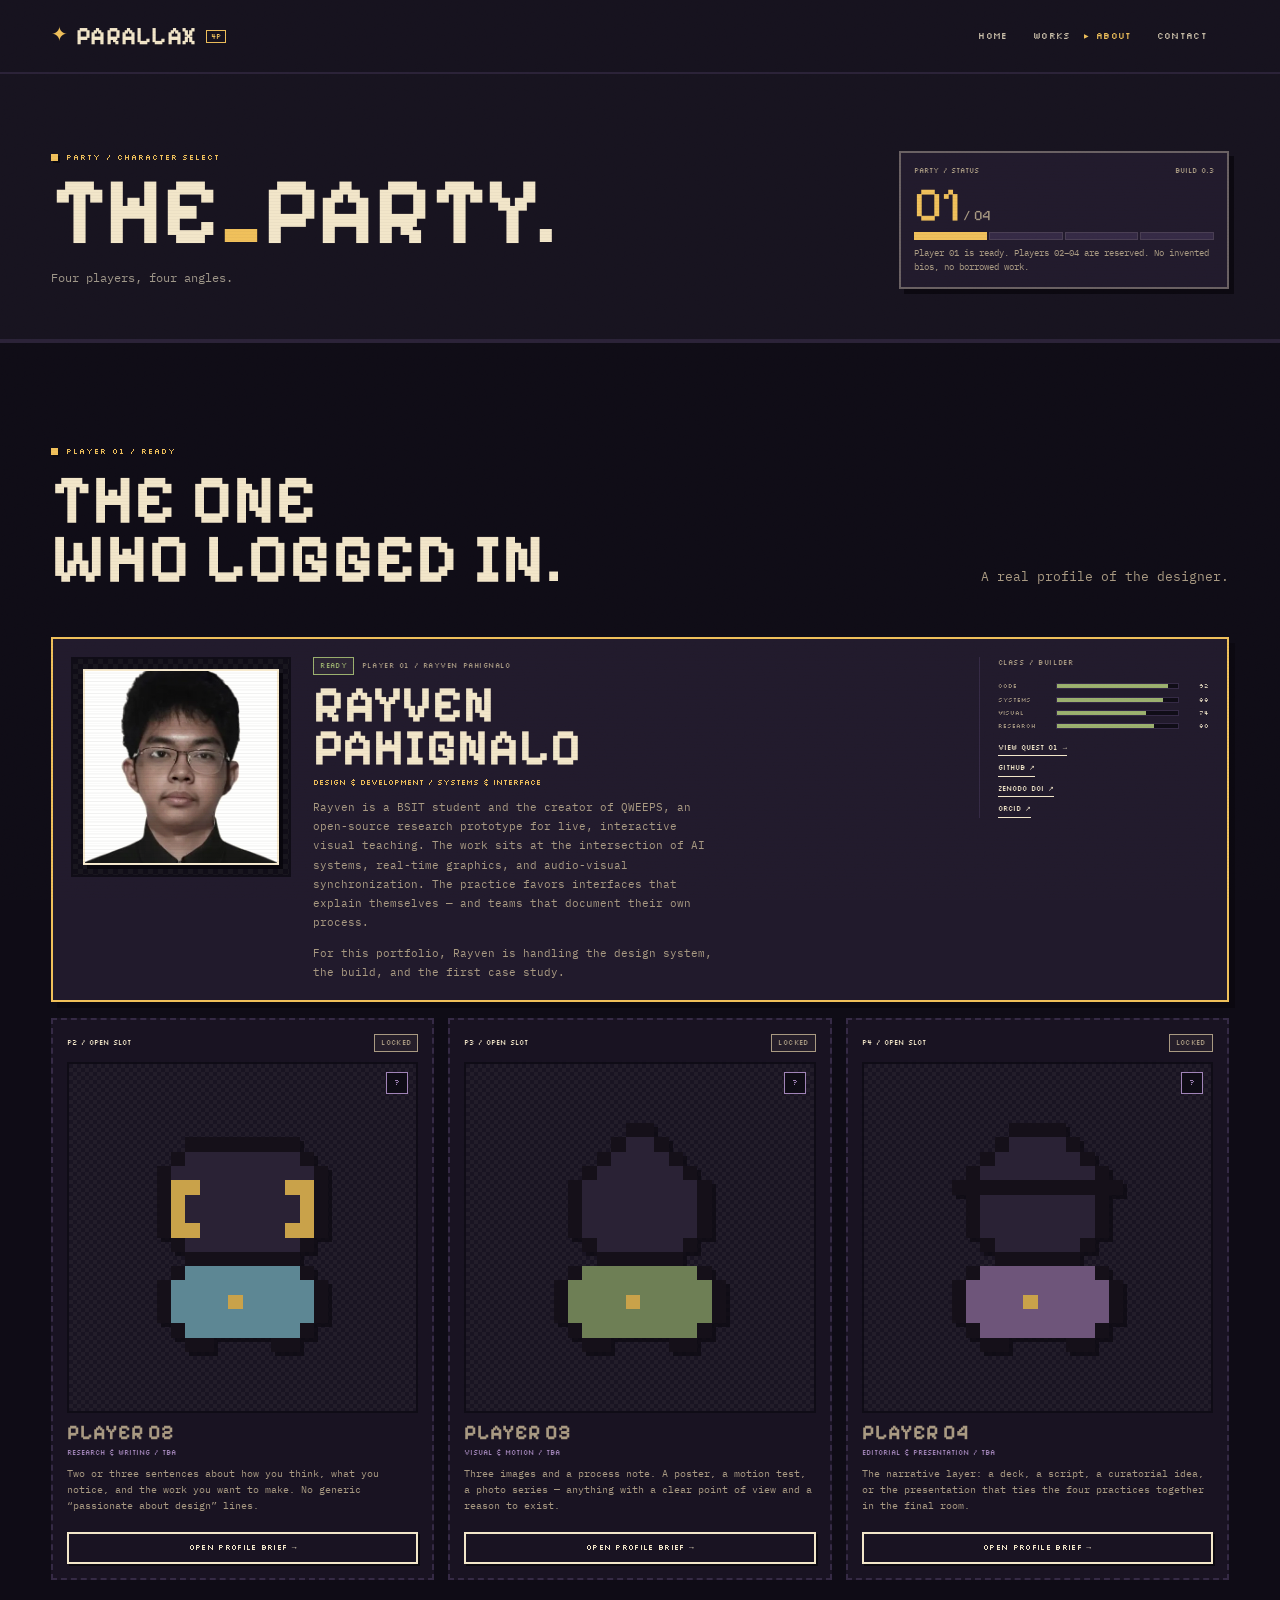
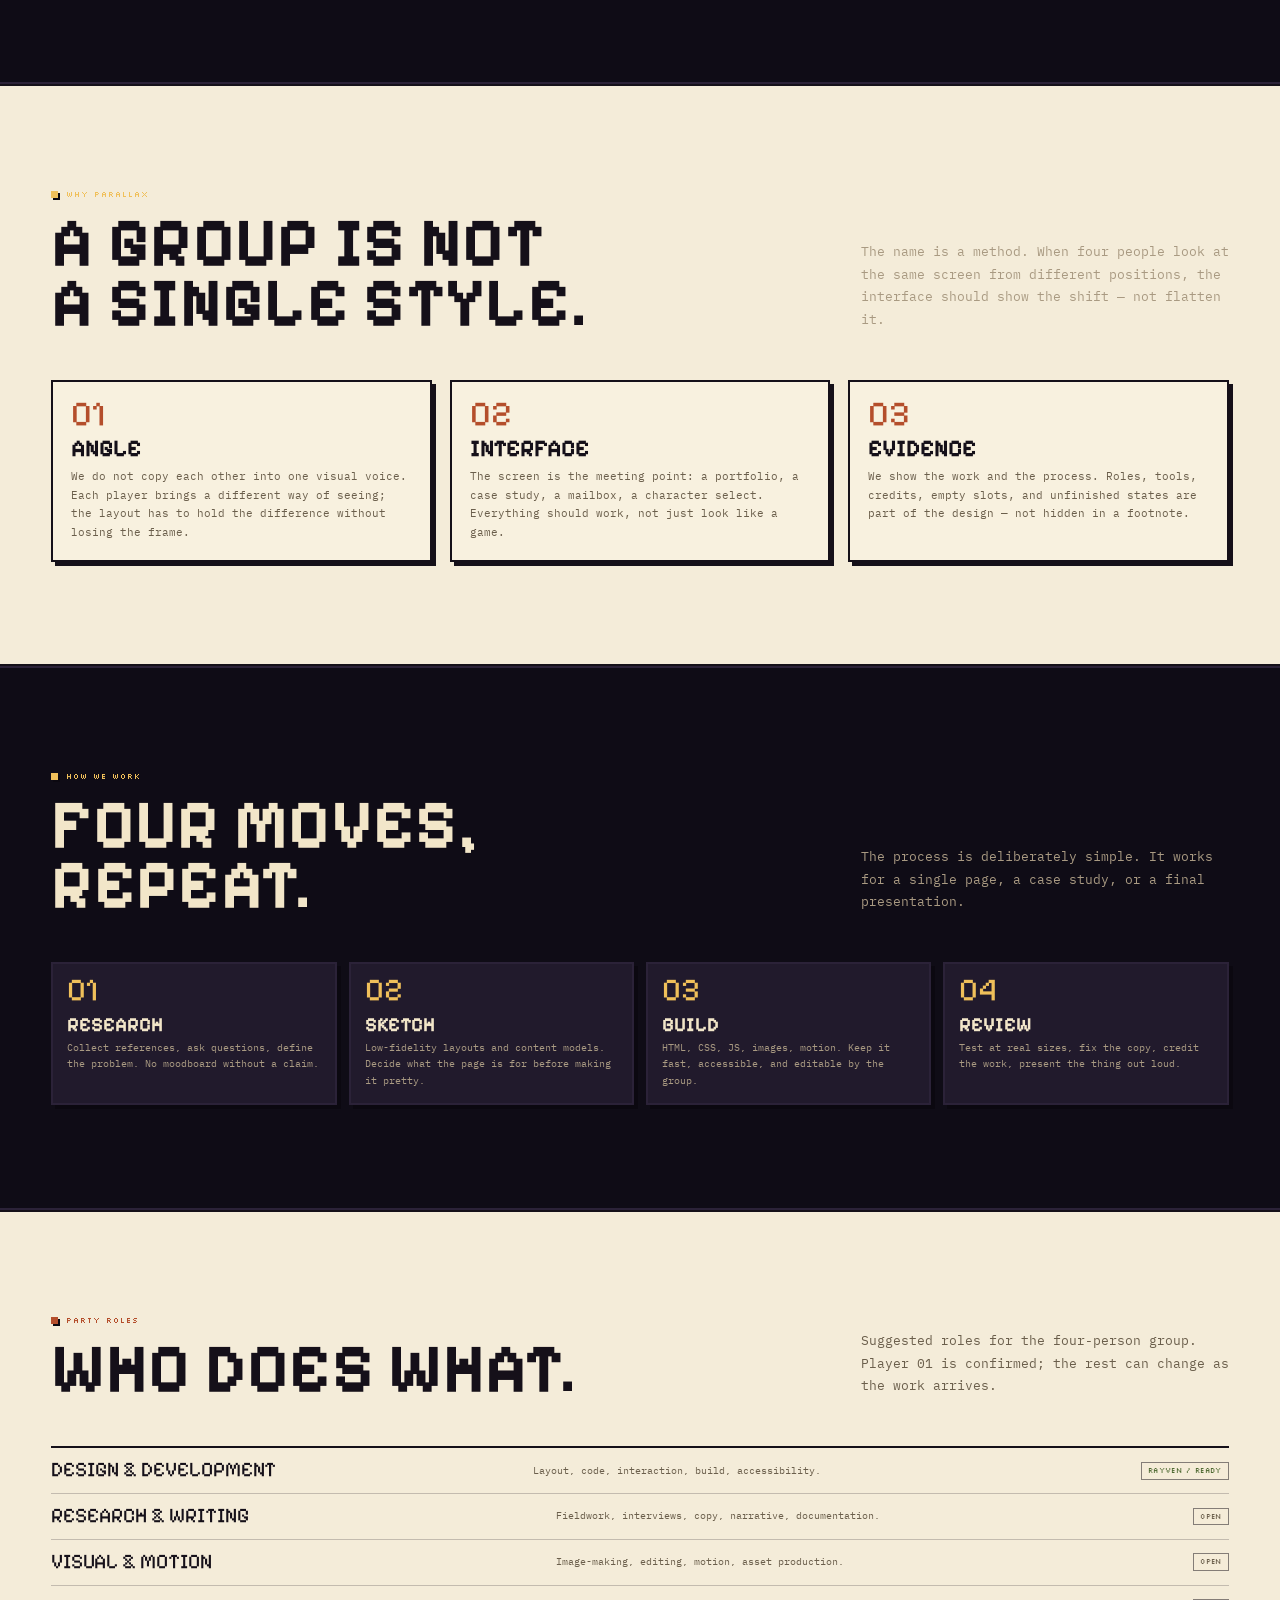
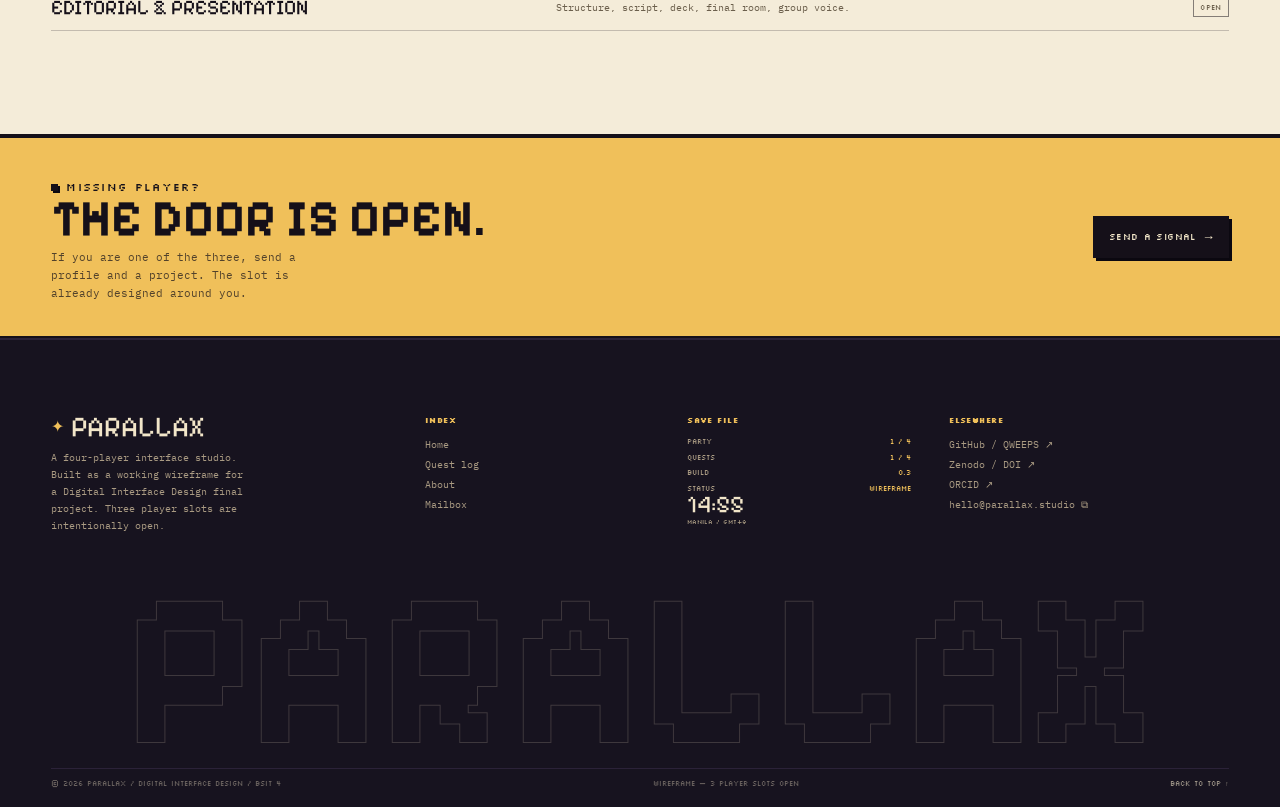
==== commit 2238963d: "Removed '4 / 4 players' divs and 'three open slots' section" ====
--- a/about.html
+++ b/about.html
@@ -53,7 +53,7 @@
           <div>
             <p class="eyebrow">Party / character select</p>
             <h1 class="page-title" aria-label="The party">THE<span class="accent" aria-hidden="true">_</span>PARTY.</h1>
-            <p class="page-sub">Four players, four angles. One is ready. Three are still loading. The portraits are placeholders; the roles are suggestions; the empty slots are the actual state of the group.</p>
+            <p class="page-sub">Four players, four angles.</p>
           </div>
 
           <aside class="status-panel" aria-label="Party status: one of four players ready">
@@ -73,7 +73,7 @@
             <p class="eyebrow">Player 01 / ready</p>
             <h2 class="h2">THE ONE<br>WHO LOGGED IN.</h2>
           </div>
-          <p class="section-intro">A real profile for the one member who has submitted work. The rest of the party is represented honestly: blank, reserved, and waiting.</p>
+          <p class="section-intro">A real profile of the designer.</p>
         </div>
 
         <article class="character-wide reveal" id="player-01">
@@ -89,7 +89,7 @@
             <h2>RAYVEN<br>PAHIGNALO</h2>
             <p class="role">Design &amp; development / systems &amp; interface</p>
             <p>Rayven is a BSIT student and the creator of QWEEPS, an open-source research prototype for live, interactive visual teaching. The work sits at the intersection of AI systems, real-time graphics, and audio-visual synchronization. The practice favors interfaces that explain themselves — and teams that document their own process.</p>
-            <p style="margin-bottom:0;">For this portfolio, Rayven is handling the design system, the build, and the first case study. The other three roles are intentionally left open until the rest of the group submits.</p>
+            <p style="margin-bottom:0;">For this portfolio, Rayven is handling the design system, the build, and the first case study.</p>
           </div>
 
           <aside class="character-side" aria-label="Player stats and links">
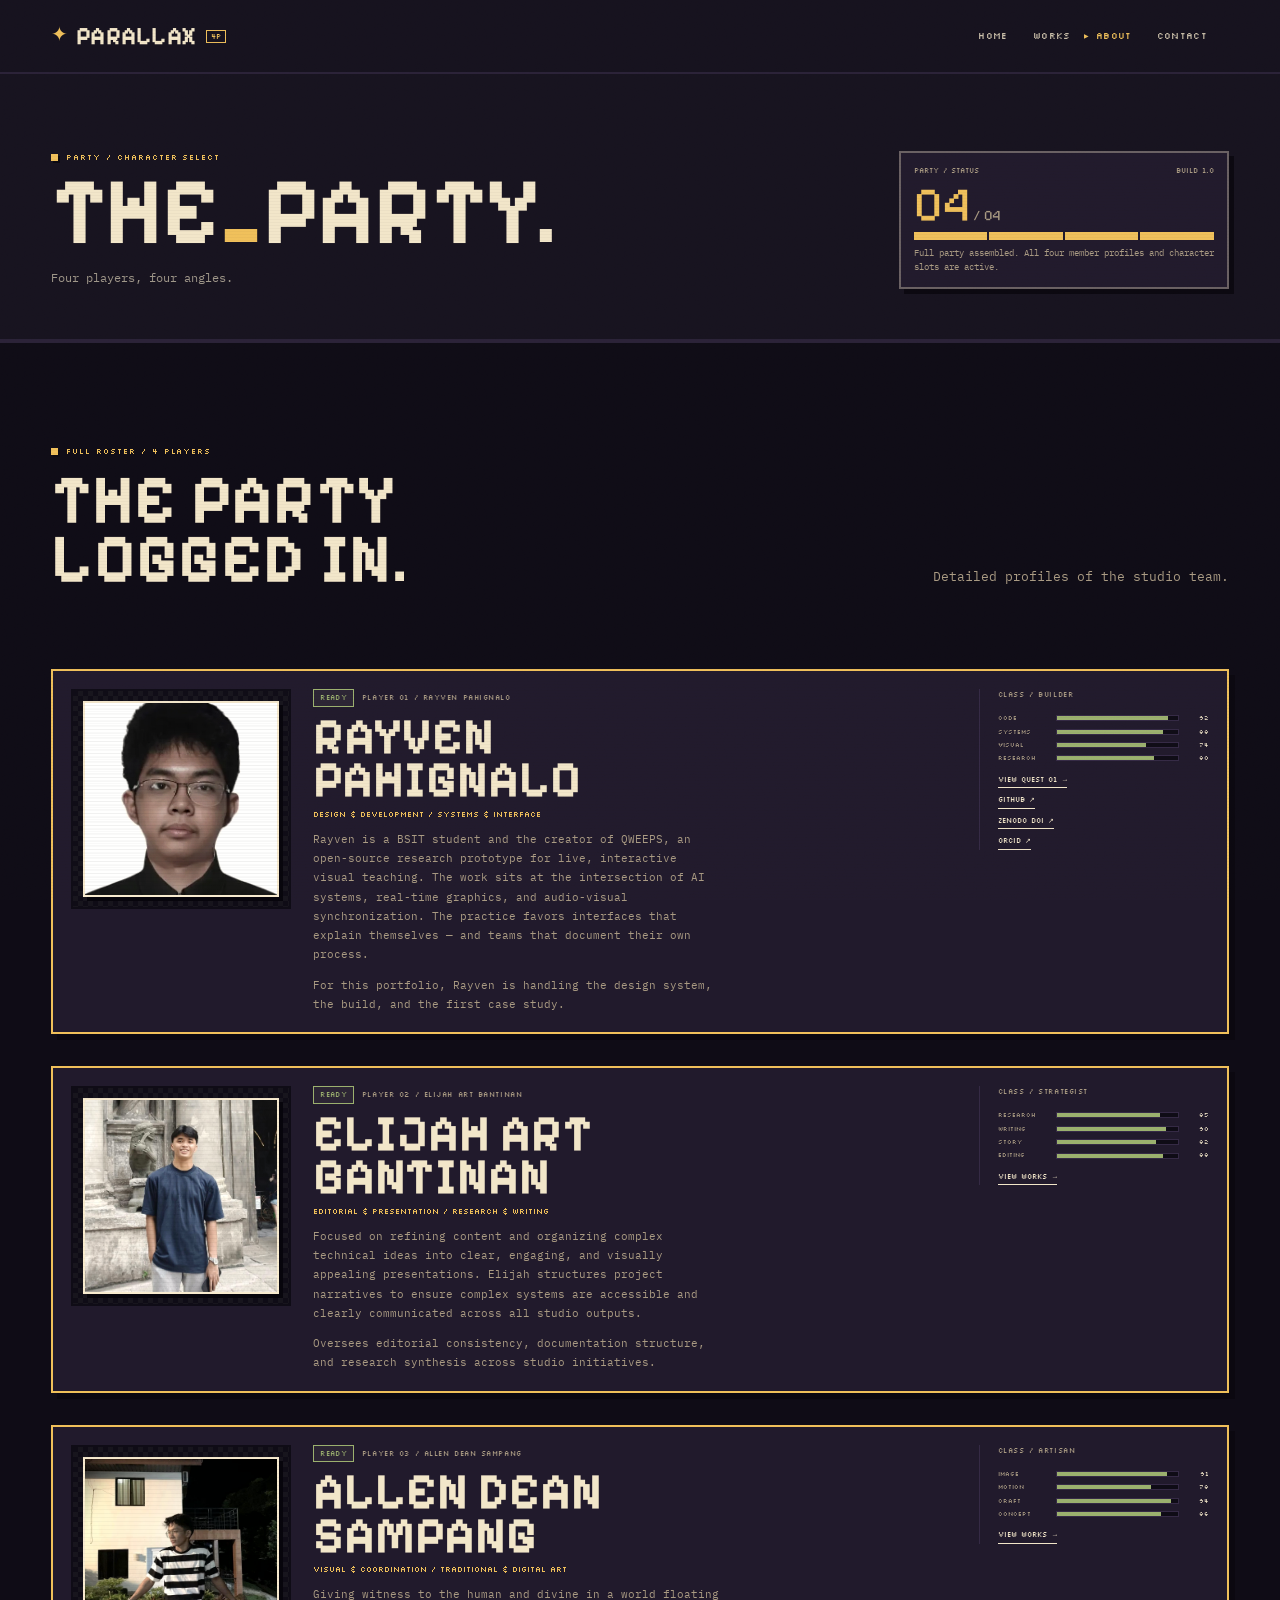
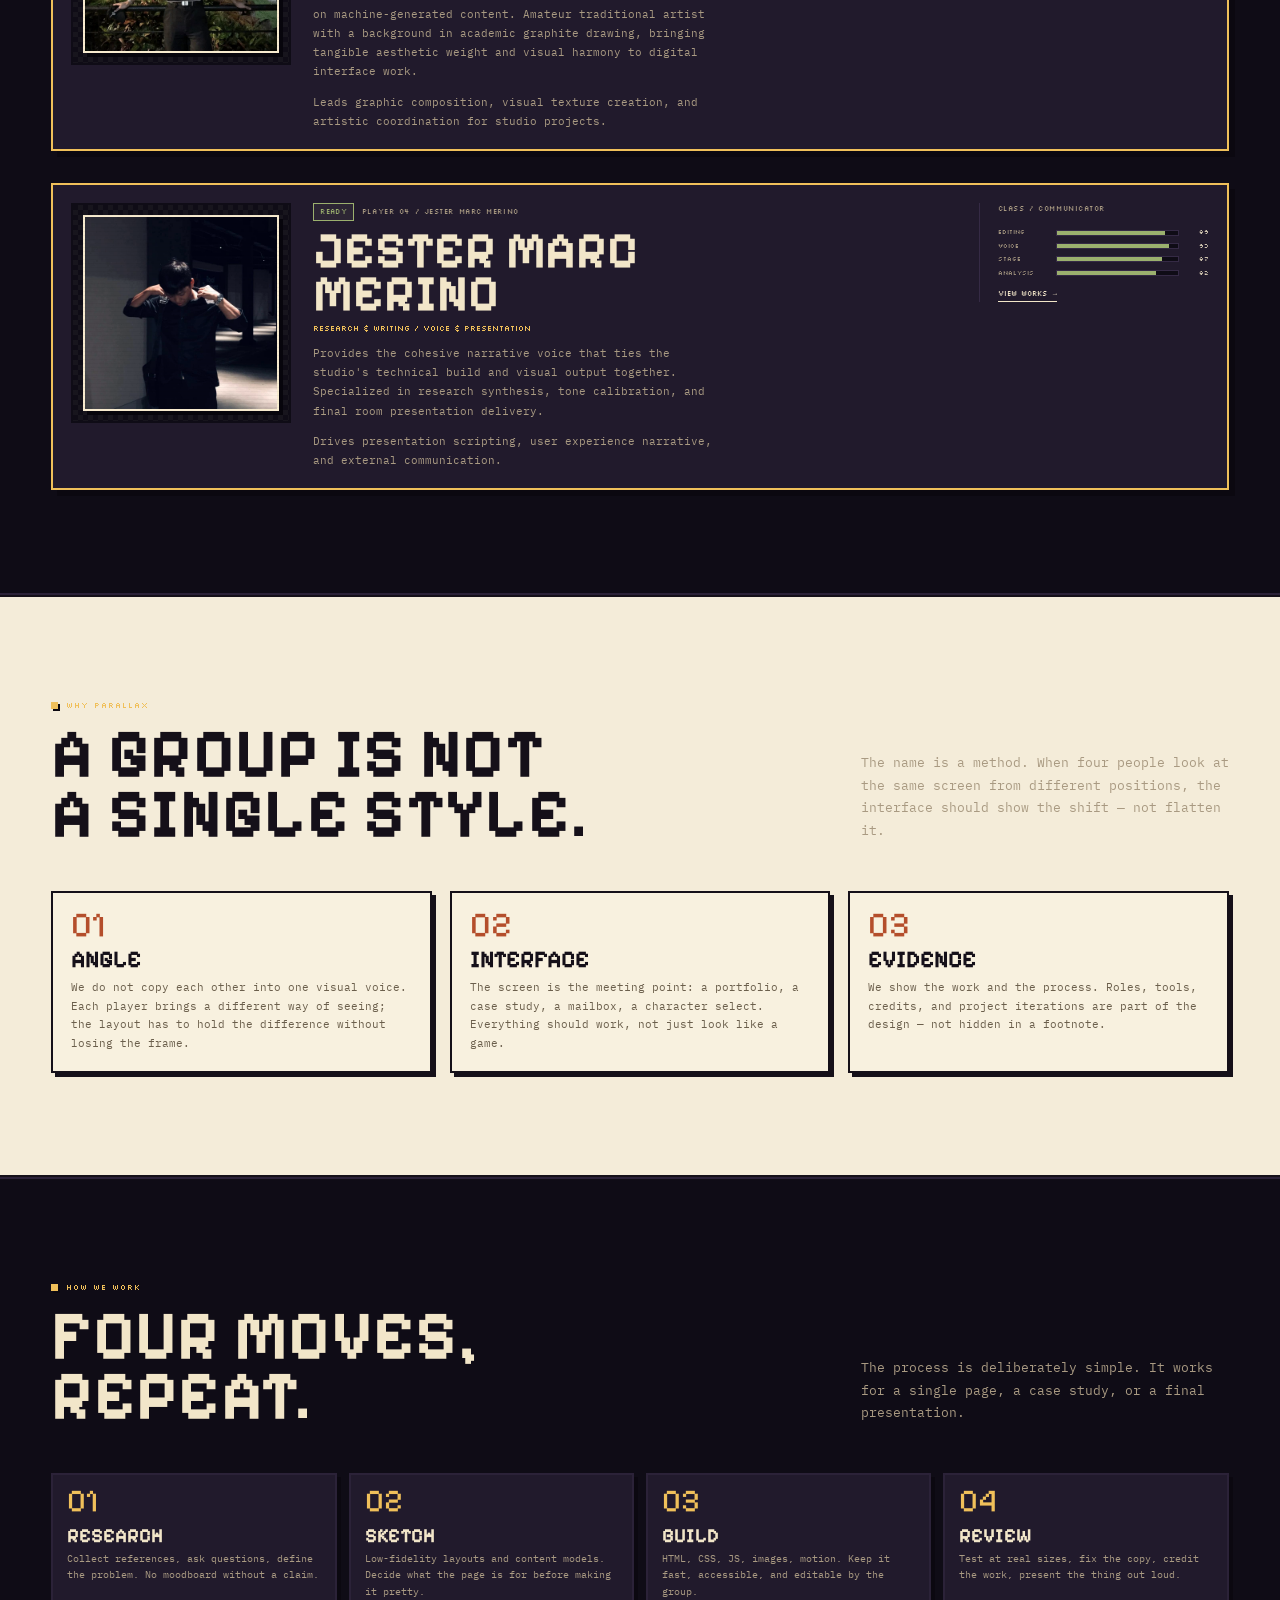
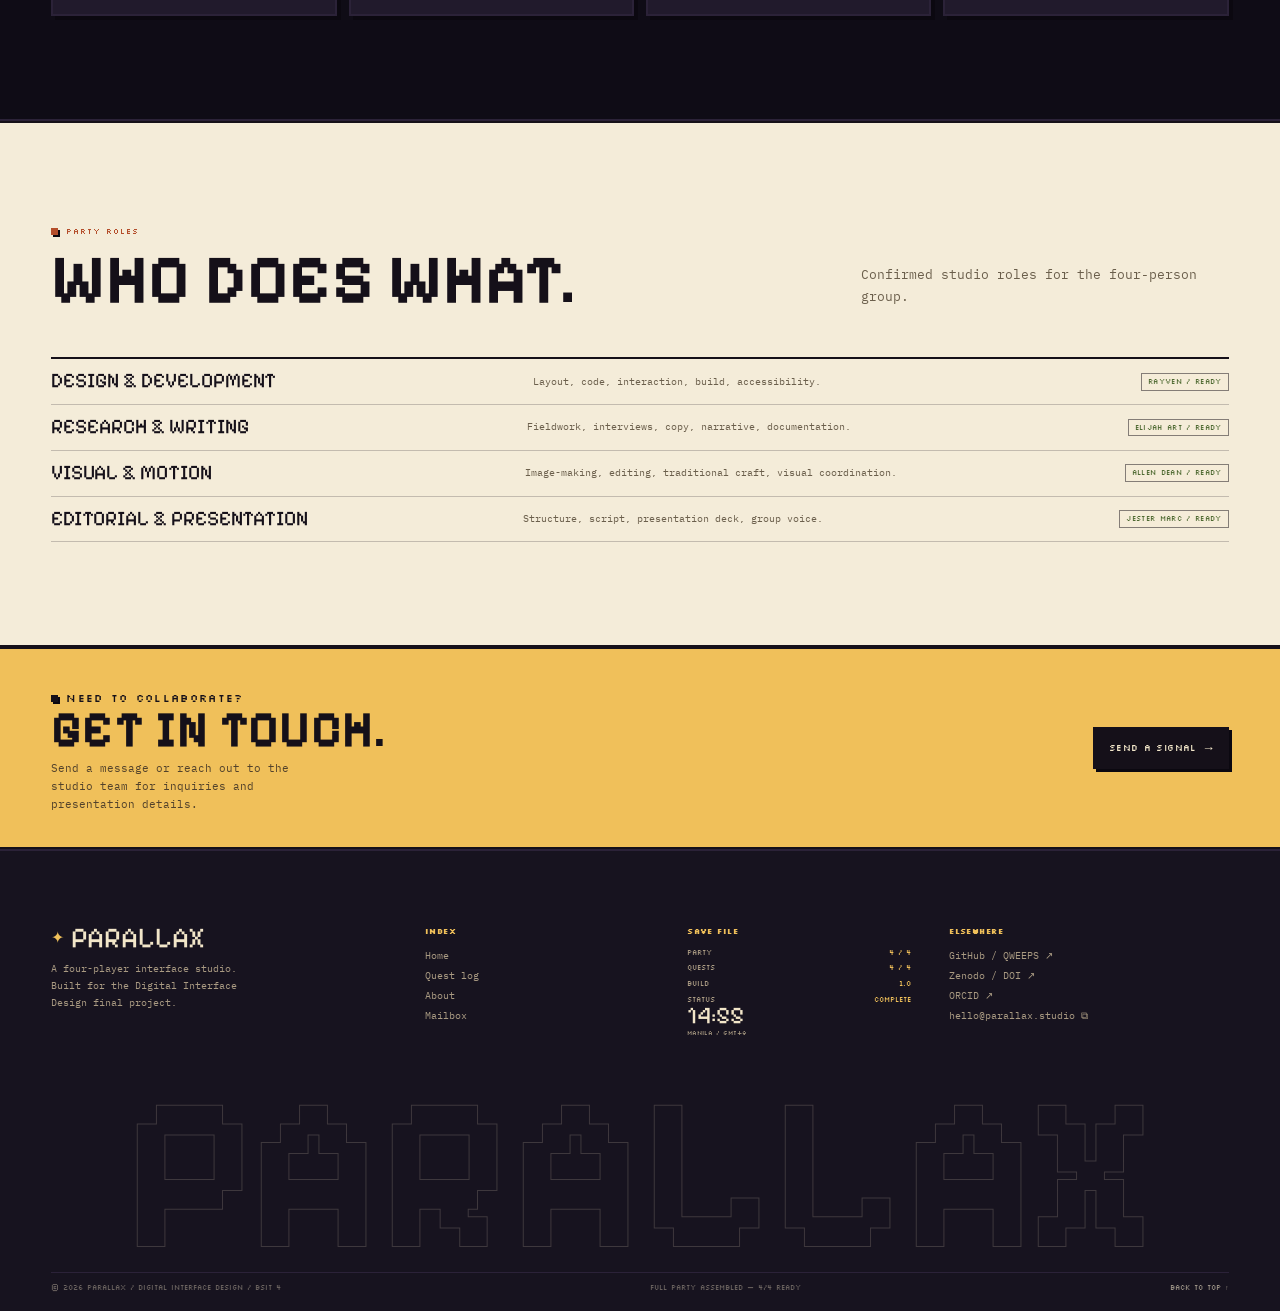
==== commit 0afafe86: "Fix about.html interface to accommodate all members" ====
--- a/about.html
+++ b/about.html
@@ -4,9 +4,9 @@
   <meta charset="utf-8">
   <meta name="viewport" content="width=device-width, initial-scale=1">
   <title>The Party — PARALLAX</title>
-  <meta name="description" content="Meet the PARALLAX party: one ready player and three open character slots for a four-person interface studio.">
-    <meta property="og:title" content="The Party — PARALLAX">
-  <meta property="og:description" content="One ready player, three open character slots, and the working method behind a four-person interface studio.">
+  <meta name="description" content="Meet the PARALLAX party: a complete four-person interface studio team.">
+  <meta property="og:title" content="The Party — PARALLAX">
+  <meta property="og:description" content="Four players, four angles, and the working method behind a four-person interface studio.">
   <meta property="og:type" content="website">
   <meta property="og:image" content="assets/img/og.png">
   <meta name="twitter:card" content="summary_large_image">
@@ -34,7 +34,7 @@
         <a href="about.html" aria-current="page">About</a>
         <a href="contact.html">Contact</a>
         <a class="btn btn-primary btn-sm mobile-only" href="work-qweeps.html">Featured quest →</a>
-        <p class="nav-status">PARTY 1 OF 4 READY <span>BUILD 0.3</span></p>
+        <p class="nav-status">PARTY 4 OF 4 READY <span>BUILD 1.0</span></p>
       </nav>
 
       <div class="header-tools">
@@ -56,26 +56,28 @@
             <p class="page-sub">Four players, four angles.</p>
           </div>
 
-          <aside class="status-panel" aria-label="Party status: one of four players ready">
-            <div class="top"><span>PARTY / STATUS</span><span>BUILD 0.3</span></div>
-            <div class="big">01<span> / 04</span></div>
-            <div class="bar" aria-hidden="true"><span class="on"></span><span></span><span></span><span></span></div>
-            <p>Player 01 is ready. Players 02–04 are reserved. No invented bios, no borrowed work.</p>
-          </aside>
-        </div>
-      </div>
-    </section>
-
+          <aside class="status-panel" aria-label="Party status: four of four players ready">
+            <div class="top"><span>PARTY / STATUS</span><span>BUILD 1.0</span></div>
+            <div class="big">04<span> / 04</span></div>
+            <div class="bar" aria-hidden="true"><span class="on"></span><span class="on"></span><span class="on"></span><span class="on"></span></div>
+            <p>Full party assembled. All four member profiles and character slots are active.</p>
+          </aside>
+        </div>
+      </div>
+    </section>
+
+    <!-- ================= CHARACTER PROFILES ================= -->
     <section class="section section-panel">
-      <div class="wrap">
+      <div class="wrap" style="display: flex; flex-direction: column; gap: 32px;">
         <div class="section-head">
           <div>
-            <p class="eyebrow">Player 01 / ready</p>
-            <h2 class="h2">THE ONE<br>WHO LOGGED IN.</h2>
-          </div>
-          <p class="section-intro">A real profile of the designer.</p>
-        </div>
-
+            <p class="eyebrow">Full Roster / 4 Players</p>
+            <h2 class="h2">THE PARTY<br>LOGGED IN.</h2>
+          </div>
+          <p class="section-intro">Detailed profiles of the studio team.</p>
+        </div>
+
+        <!-- PLAYER 01 -->
         <article class="character-wide reveal" id="player-01">
           <div class="character-avatar is-photo">
             <img class="player-photo" src="assets/img/players/rayven-pahignalo.webp" alt="Portrait of Rayven Pahignalo" width="413" height="532">
@@ -92,7 +94,7 @@
             <p style="margin-bottom:0;">For this portfolio, Rayven is handling the design system, the build, and the first case study.</p>
           </div>
 
-          <aside class="character-side" aria-label="Player stats and links">
+          <aside class="character-side" aria-label="Player 01 stats and links">
             <p class="micro">CLASS / BUILDER</p>
             <div class="character-stats">
               <div class="stat-line"><span>CODE</span><span class="track"><span style="width:92%"></span></span><span class="num">92</span></div>
@@ -109,43 +111,98 @@
           </aside>
         </article>
 
-        <div class="locked-grid">
-          <article class="locked-profile reveal">
-            <div class="player-top"><span class="p-id">P2 / OPEN SLOT</span><span class="chip chip-locked">LOCKED</span></div>
-            <div class="avatar-stage">
-              <span class="lock-mark" aria-hidden="true">?</span>
-              <img src="assets/img/avatars/player-02.svg" alt="Locked player slot silhouette with headphones." width="16" height="16">
-            </div>
-            <h3>PLAYER 02</h3>
-            <p class="role">Research &amp; writing / TBA</p>
-            <p>Two or three sentences about how you think, what you notice, and the work you want to make. No generic “passionate about design” lines.</p>
-            <button class="btn btn-ghost btn-sm" type="button" data-slot="02" data-role="Research &amp; Writing">OPEN PROFILE BRIEF →</button>
-          </article>
-
-          <article class="locked-profile reveal">
-            <div class="player-top"><span class="p-id">P3 / OPEN SLOT</span><span class="chip chip-locked">LOCKED</span></div>
-            <div class="avatar-stage">
-              <span class="lock-mark" aria-hidden="true">?</span>
-              <img src="assets/img/avatars/player-03.svg" alt="Locked player slot silhouette with a hair bun." width="16" height="16">
-            </div>
-            <h3>PLAYER 03</h3>
-            <p class="role">Visual &amp; motion / TBA</p>
-            <p>Three images and a process note. A poster, a motion test, a photo series — anything with a clear point of view and a reason to exist.</p>
-            <button class="btn btn-ghost btn-sm" type="button" data-slot="03" data-role="Visual &amp; Motion">OPEN PROFILE BRIEF →</button>
-          </article>
-
-          <article class="locked-profile reveal">
-            <div class="player-top"><span class="p-id">P4 / OPEN SLOT</span><span class="chip chip-locked">LOCKED</span></div>
-            <div class="avatar-stage">
-              <span class="lock-mark" aria-hidden="true">?</span>
-              <img src="assets/img/avatars/player-04.svg" alt="Locked player slot silhouette with a cap." width="16" height="16">
-            </div>
-            <h3>PLAYER 04</h3>
-            <p class="role">Editorial &amp; presentation / TBA</p>
-            <p>The narrative layer: a deck, a script, a curatorial idea, or the presentation that ties the four practices together in the final room.</p>
-            <button class="btn btn-ghost btn-sm" type="button" data-slot="04" data-role="Editorial &amp; Presentation">OPEN PROFILE BRIEF →</button>
-          </article>
-        </div>
+        <!-- PLAYER 02 -->
+        <article class="character-wide reveal" id="player-02">
+          <div class="character-avatar is-photo">
+            <img class="player-photo" src="assets/img/players/Bantinan.jpg" alt="Portrait of Elijah Art Bantinan" width="413" height="532">
+          </div>
+
+          <div class="character-copy">
+            <div style="display:flex;flex-wrap:wrap;gap:8px;align-items:center;margin-bottom:8px;">
+              <span class="chip chip-ready">READY</span>
+              <span class="micro">PLAYER 02 / ELIJAH ART BANTINAN</span>
+            </div>
+            <h2>ELIJAH ART<br>BANTINAN</h2>
+            <p class="role">Editorial &amp; presentation / research &amp; writing</p>
+            <p>Focused on refining content and organizing complex technical ideas into clear, engaging, and visually appealing presentations. Elijah structures project narratives to ensure complex systems are accessible and clearly communicated across all studio outputs.</p>
+            <p style="margin-bottom:0;">Oversees editorial consistency, documentation structure, and research synthesis across studio initiatives.</p>
+          </div>
+
+          <aside class="character-side" aria-label="Player 02 stats and links">
+            <p class="micro">CLASS / STRATEGIST</p>
+            <div class="character-stats">
+              <div class="stat-line"><span>RESEARCH</span><span class="track"><span style="width:85%"></span></span><span class="num">85</span></div>
+              <div class="stat-line"><span>WRITING</span><span class="track"><span style="width:90%"></span></span><span class="num">90</span></div>
+              <div class="stat-line"><span>STORY</span><span class="track"><span style="width:82%"></span></span><span class="num">82</span></div>
+              <div class="stat-line"><span>EDITING</span><span class="track"><span style="width:88%"></span></span><span class="num">88</span></div>
+            </div>
+            <div class="links">
+              <a class="text-link" href="works.html">VIEW WORKS <span aria-hidden="true">→</span></a>
+            </div>
+          </aside>
+        </article>
+
+        <!-- PLAYER 03 -->
+        <article class="character-wide reveal" id="player-03">
+          <div class="character-avatar is-photo">
+            <img class="player-photo" src="assets/img/players/Sampang.avif" alt="Portrait of Allen Dean Sampang" width="413" height="532">
+          </div>
+
+          <div class="character-copy">
+            <div style="display:flex;flex-wrap:wrap;gap:8px;align-items:center;margin-bottom:8px;">
+              <span class="chip chip-ready">READY</span>
+              <span class="micro">PLAYER 03 / ALLEN DEAN SAMPANG</span>
+            </div>
+            <h2>ALLEN DEAN<br>SAMPANG</h2>
+            <p class="role">Visual &amp; coordination / traditional &amp; digital art</p>
+            <p>Giving witness to the human and divine in a world floating on machine-generated content. Amateur traditional artist with a background in academic graphite drawing, bringing tangible aesthetic weight and visual harmony to digital interface work.</p>
+            <p style="margin-bottom:0;">Leads graphic composition, visual texture creation, and artistic coordination for studio projects.</p>
+          </div>
+
+          <aside class="character-side" aria-label="Player 03 stats and links">
+            <p class="micro">CLASS / ARTISAN</p>
+            <div class="character-stats">
+              <div class="stat-line"><span>IMAGE</span><span class="track"><span style="width:91%"></span></span><span class="num">91</span></div>
+              <div class="stat-line"><span>MOTION</span><span class="track"><span style="width:78%"></span></span><span class="num">78</span></div>
+              <div class="stat-line"><span>CRAFT</span><span class="track"><span style="width:94%"></span></span><span class="num">94</span></div>
+              <div class="stat-line"><span>CONCEPT</span><span class="track"><span style="width:86%"></span></span><span class="num">86</span></div>
+            </div>
+            <div class="links">
+              <a class="text-link" href="works.html">VIEW WORKS <span aria-hidden="true">→</span></a>
+            </div>
+          </aside>
+        </article>
+
+        <!-- PLAYER 04 -->
+        <article class="character-wide reveal" id="player-04">
+          <div class="character-avatar is-photo">
+            <img class="player-photo" src="assets/img/players/Merino.jpg" alt="Portrait of Jester Marc Merino" width="413" height="532">
+          </div>
+
+          <div class="character-copy">
+            <div style="display:flex;flex-wrap:wrap;gap:8px;align-items:center;margin-bottom:8px;">
+              <span class="chip chip-ready">READY</span>
+              <span class="micro">PLAYER 04 / JESTER MARC MERINO</span>
+            </div>
+            <h2>JESTER MARC<br>MERINO</h2>
+            <p class="role">Research &amp; writing / voice &amp; presentation</p>
+            <p>Provides the cohesive narrative voice that ties the studio's technical build and visual output together. Specialized in research synthesis, tone calibration, and final room presentation delivery.</p>
+            <p style="margin-bottom:0;">Drives presentation scripting, user experience narrative, and external communication.</p>
+          </div>
+
+          <aside class="character-side" aria-label="Player 04 stats and links">
+            <p class="micro">CLASS / COMMUNICATOR</p>
+            <div class="character-stats">
+              <div class="stat-line"><span>EDITING</span><span class="track"><span style="width:89%"></span></span><span class="num">89</span></div>
+              <div class="stat-line"><span>VOICE</span><span class="track"><span style="width:93%"></span></span><span class="num">93</span></div>
+              <div class="stat-line"><span>STAGE</span><span class="track"><span style="width:87%"></span></span><span class="num">87</span></div>
+              <div class="stat-line"><span>ANALYSIS</span><span class="track"><span style="width:82%"></span></span><span class="num">82</span></div>
+            </div>
+            <div class="links">
+              <a class="text-link" href="works.html">VIEW WORKS <span aria-hidden="true">→</span></a>
+            </div>
+          </aside>
+        </article>
       </div>
     </section>
 
@@ -174,7 +231,7 @@
           <article class="principle">
             <p class="num">03</p>
             <h3>Evidence</h3>
-            <p>We show the work and the process. Roles, tools, credits, empty slots, and unfinished states are part of the design — not hidden in a footnote.</p>
+            <p>We show the work and the process. Roles, tools, credits, and project iterations are part of the design — not hidden in a footnote.</p>
           </article>
         </div>
       </div>
@@ -224,7 +281,7 @@
             <p class="eyebrow">Party roles</p>
             <h2 class="h2">WHO DOES WHAT.</h2>
           </div>
-          <p class="section-intro">Suggested roles for the four-person group. Player 01 is confirmed; the rest can change as the work arrives.</p>
+          <p class="section-intro">Confirmed studio roles for the four-person group.</p>
         </div>
 
         <div class="roles-table">
@@ -236,17 +293,17 @@
           <div class="role-row">
             <span class="name">Research &amp; Writing</span>
             <span class="desc">Fieldwork, interviews, copy, narrative, documentation.</span>
-            <span class="chip chip-locked">OPEN</span>
+            <span class="chip chip-ready">ELIJAH ART / READY</span>
           </div>
           <div class="role-row">
             <span class="name">Visual &amp; Motion</span>
-            <span class="desc">Image-making, editing, motion, asset production.</span>
-            <span class="chip chip-locked">OPEN</span>
+            <span class="desc">Image-making, editing, traditional craft, visual coordination.</span>
+            <span class="chip chip-ready">ALLEN DEAN / READY</span>
           </div>
           <div class="role-row">
             <span class="name">Editorial &amp; Presentation</span>
-            <span class="desc">Structure, script, deck, final room, group voice.</span>
-            <span class="chip chip-locked">OPEN</span>
+            <span class="desc">Structure, script, presentation deck, group voice.</span>
+            <span class="chip chip-ready">JESTER MARC / READY</span>
           </div>
         </div>
       </div>
@@ -256,9 +313,9 @@
       <div class="wrap">
         <div class="contact-band-inner">
           <div>
-            <p class="eyebrow">Missing player?</p>
-            <h2>THE DOOR IS OPEN.</h2>
-            <p>If you are one of the three, send a profile and a project. The slot is already designed around you.</p>
+            <p class="eyebrow">Need to collaborate?</p>
+            <h2 class="h2">GET IN TOUCH.</h2>
+            <p>Send a message or reach out to the studio team for inquiries and presentation details.</p>
           </div>
           <a class="btn btn-ink" href="contact.html">SEND A SIGNAL <span class="arrow" aria-hidden="true">→</span></a>
         </div>
@@ -271,7 +328,7 @@
       <div class="footer-grid">
         <div class="footer-col">
           <p class="footer-brand"><span class="brand-star" aria-hidden="true">✦</span> PARALLAX</p>
-          <p class="footer-blurb">A four-player interface studio. Built as a working wireframe for a Digital Interface Design final project. Three player slots are intentionally open.</p>
+          <p class="footer-blurb">A four-player interface studio. Built for the Digital Interface Design final project.</p>
         </div>
         <div class="footer-col">
           <h3>Index</h3>
@@ -285,10 +342,10 @@
         <div class="footer-col">
           <h3>Save file</h3>
           <div class="footer-status">
-            <div class="line"><span>Party</span><b>1 / 4</b></div>
-            <div class="line"><span>Quests</span><b>1 / 4</b></div>
-            <div class="line"><span>Build</span><b>0.3</b></div>
-            <div class="line"><span>Status</span><b>WIREFRAME</b></div>
+            <div class="line"><span>Party</span><b>4 / 4</b></div>
+            <div class="line"><span>Quests</span><b>4 / 4</b></div>
+            <div class="line"><span>Build</span><b>1.0</b></div>
+            <div class="line"><span>Status</span><b>COMPLETE</b></div>
           </div>
           <p class="footer-clock" data-clock>--:--<small>Manila / GMT+8</small></p>
         </div>
@@ -305,35 +362,13 @@
       <div class="footer-mark" aria-hidden="true">PARALLAX</div>
       <div class="footer-bottom">
         <span>© 2026 PARALLAX / Digital Interface Design / BSIT 4</span>
-        <span>Wireframe — 3 player slots open</span>
+        <span>Full Party Assembled — 4/4 Ready</span>
         <a href="#main">Back to top ↑</a>
       </div>
     </div>
   </footer>
-
-  <dialog class="pixel-dialog" id="slot-dialog" aria-labelledby="slot-dialog-title">
-    <div class="dialog-bar">
-      <span>SLOT <b id="dialog-slot">02</b> / OPEN</span>
-      <button class="dialog-close" id="dialog-close" type="button" aria-label="Close dialog">×</button>
-    </div>
-    <div class="dialog-body">
-      <p class="eyebrow" id="dialog-role">Research &amp; Writing / TBA</p>
-      <h2 id="slot-dialog-title">THIS SLOT IS<br>STILL LOADING.</h2>
-      <p>This is a working wireframe. The card is sized, the layout is ready, and the placeholder is intentional. Fill it with a teammate's profile and project instead of inventing one.</p>
-      <ul>
-        <li>Three images, at least 1600px wide, plus one portrait or avatar.</li>
-        <li>A 120-word bio and a 150-word project statement.</li>
-        <li>Role, tools, year, and links. Keep the voice specific.</li>
-      </ul>
-      <div class="dialog-actions">
-        <button class="btn btn-primary" id="dialog-copy" type="button">COPY SUBMISSION BRIEF</button>
-        <a class="btn btn-ghost" href="contact.html">PING THE STUDIO →</a>
-      </div>
-      <p class="dialog-status" id="dialog-status" role="status"></p>
-    </div>
-  </dialog>
 
   <div class="toast" id="toast" role="status" aria-live="polite"></div>
   <script src="assets/js/site.js" defer></script>
 </body>
-</html>
+</html>
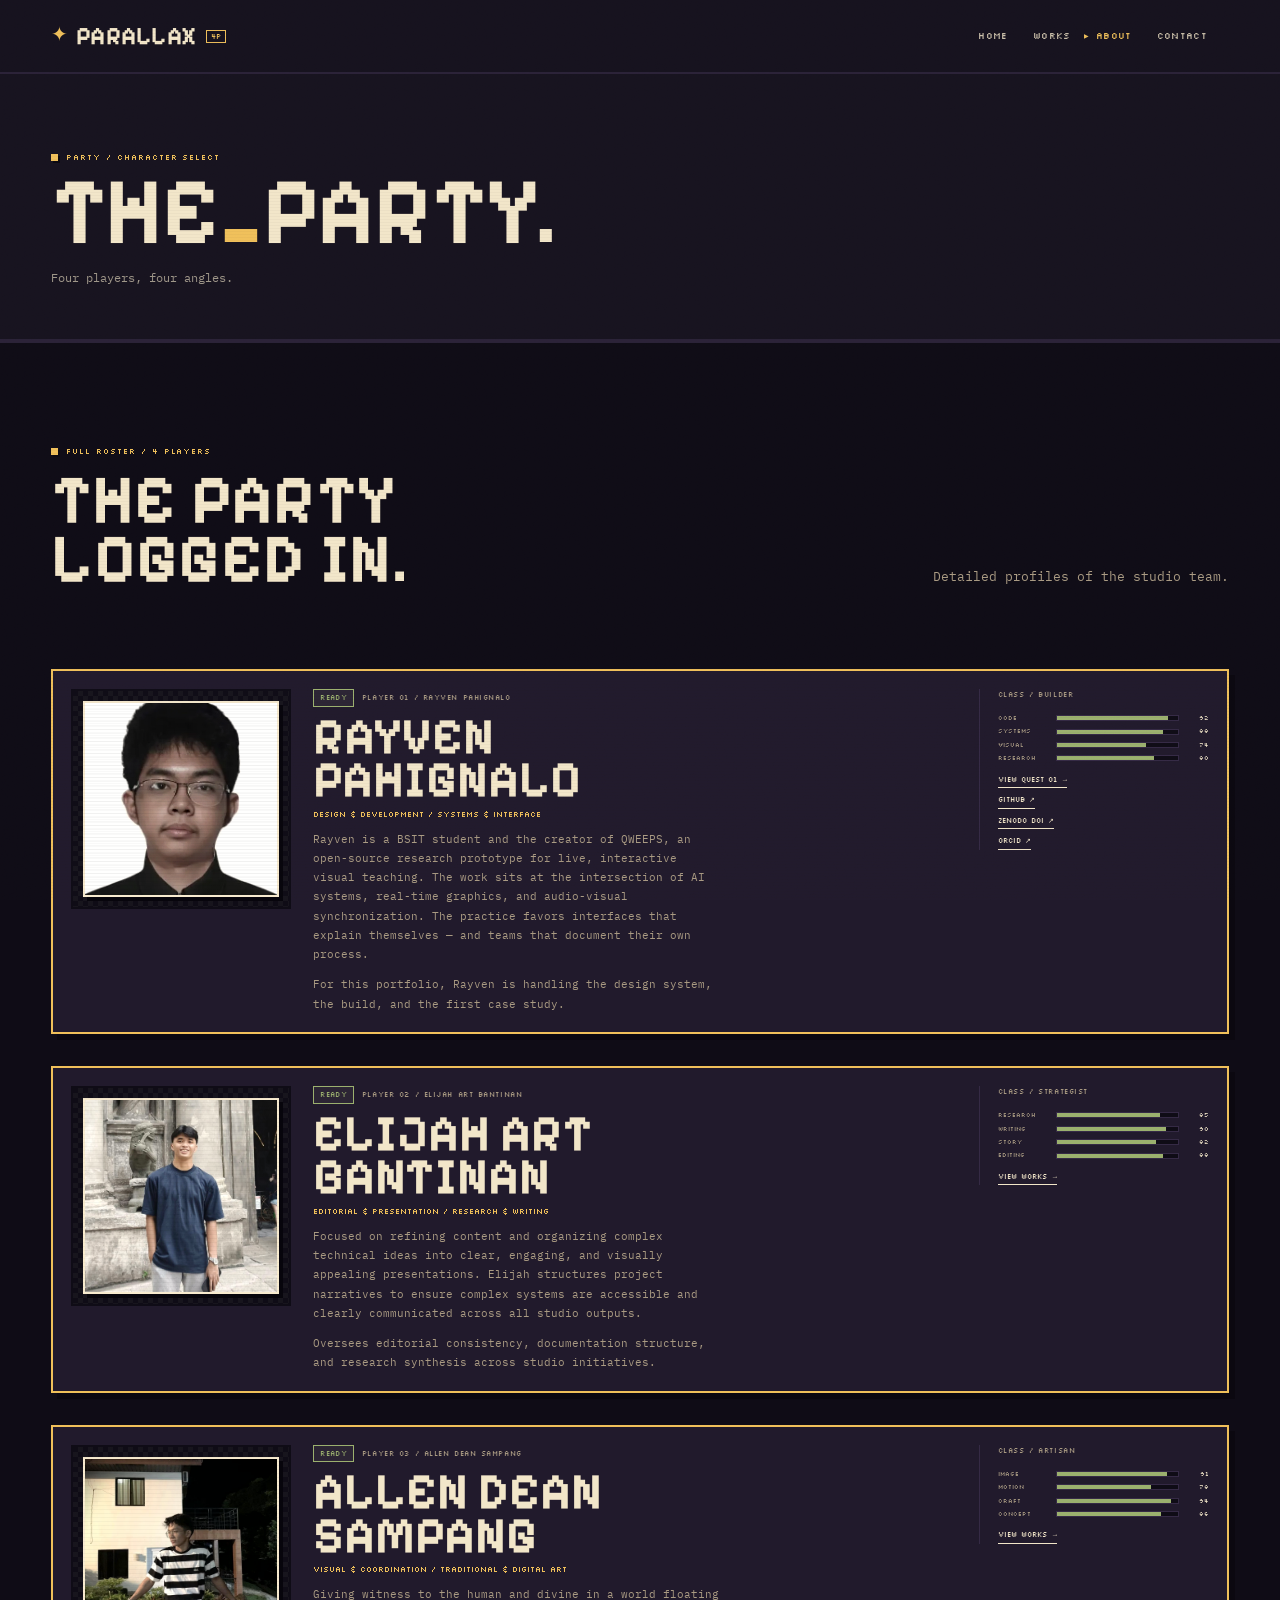
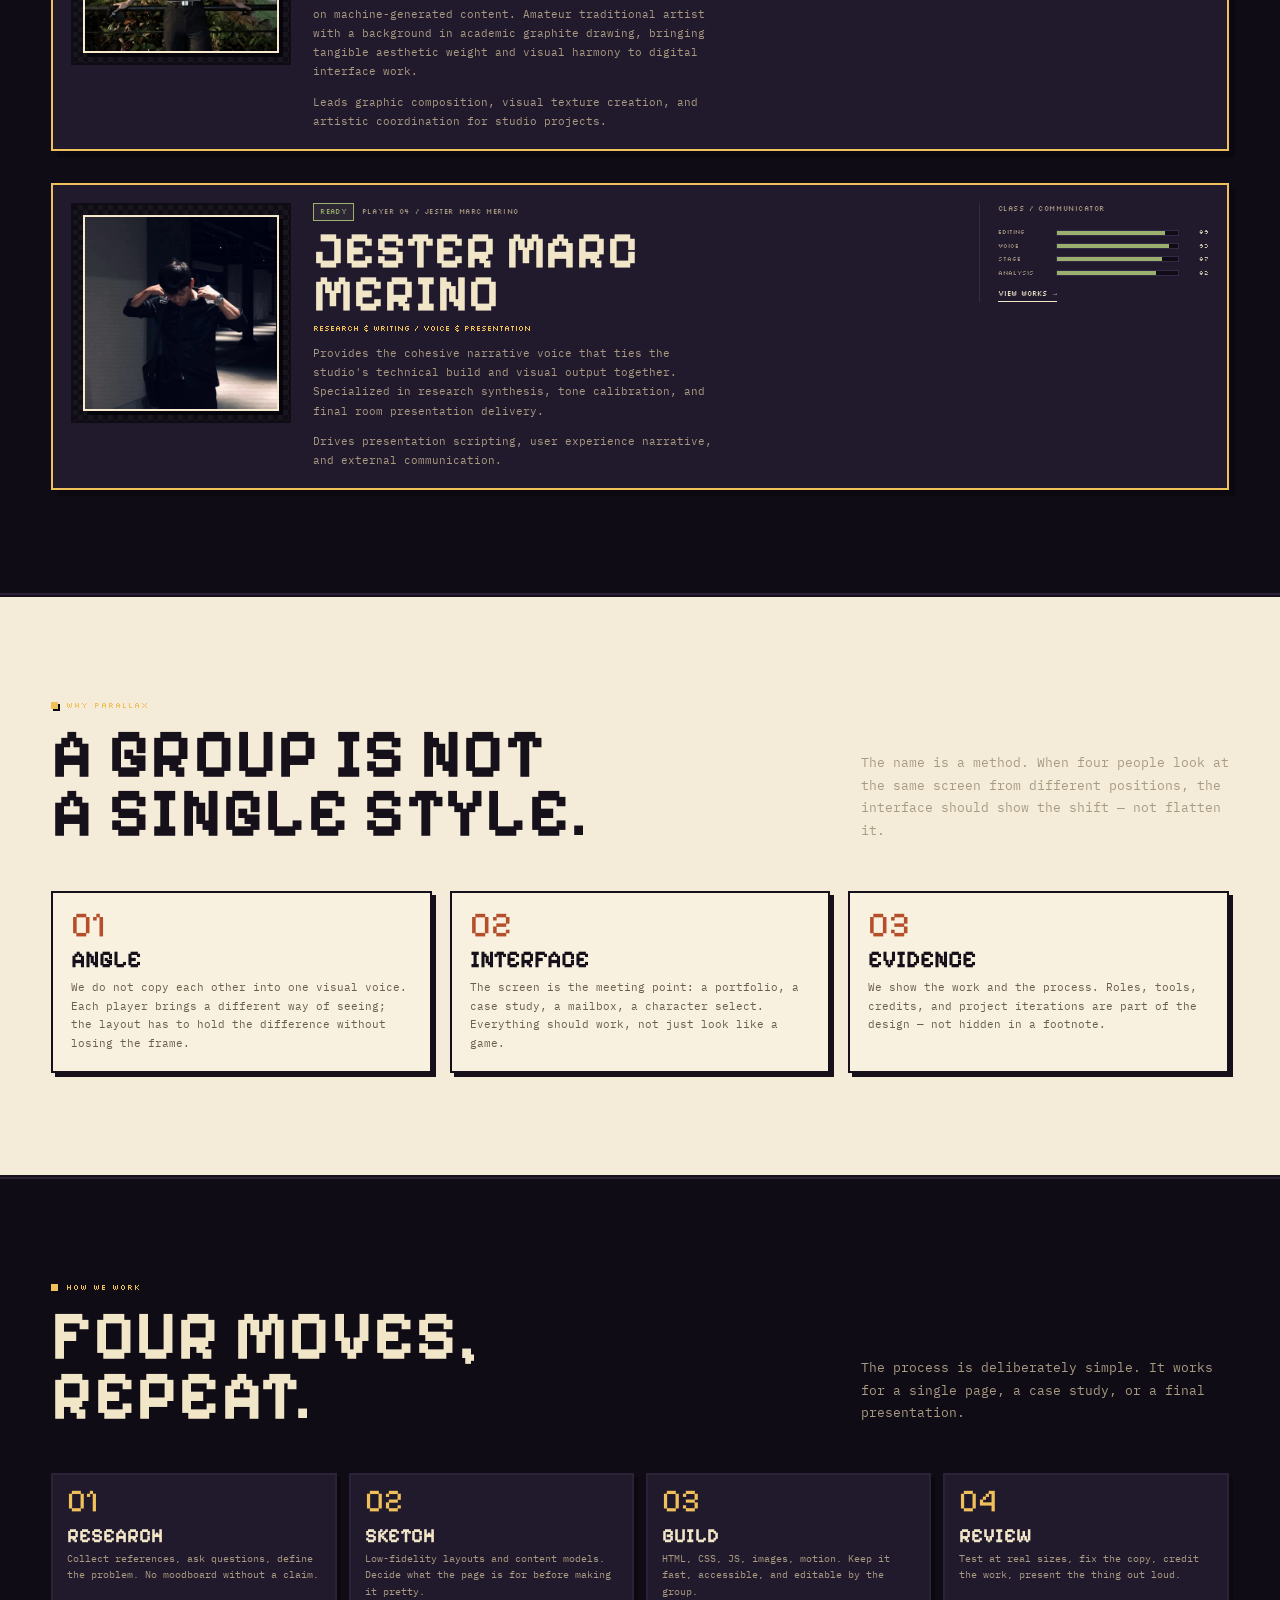
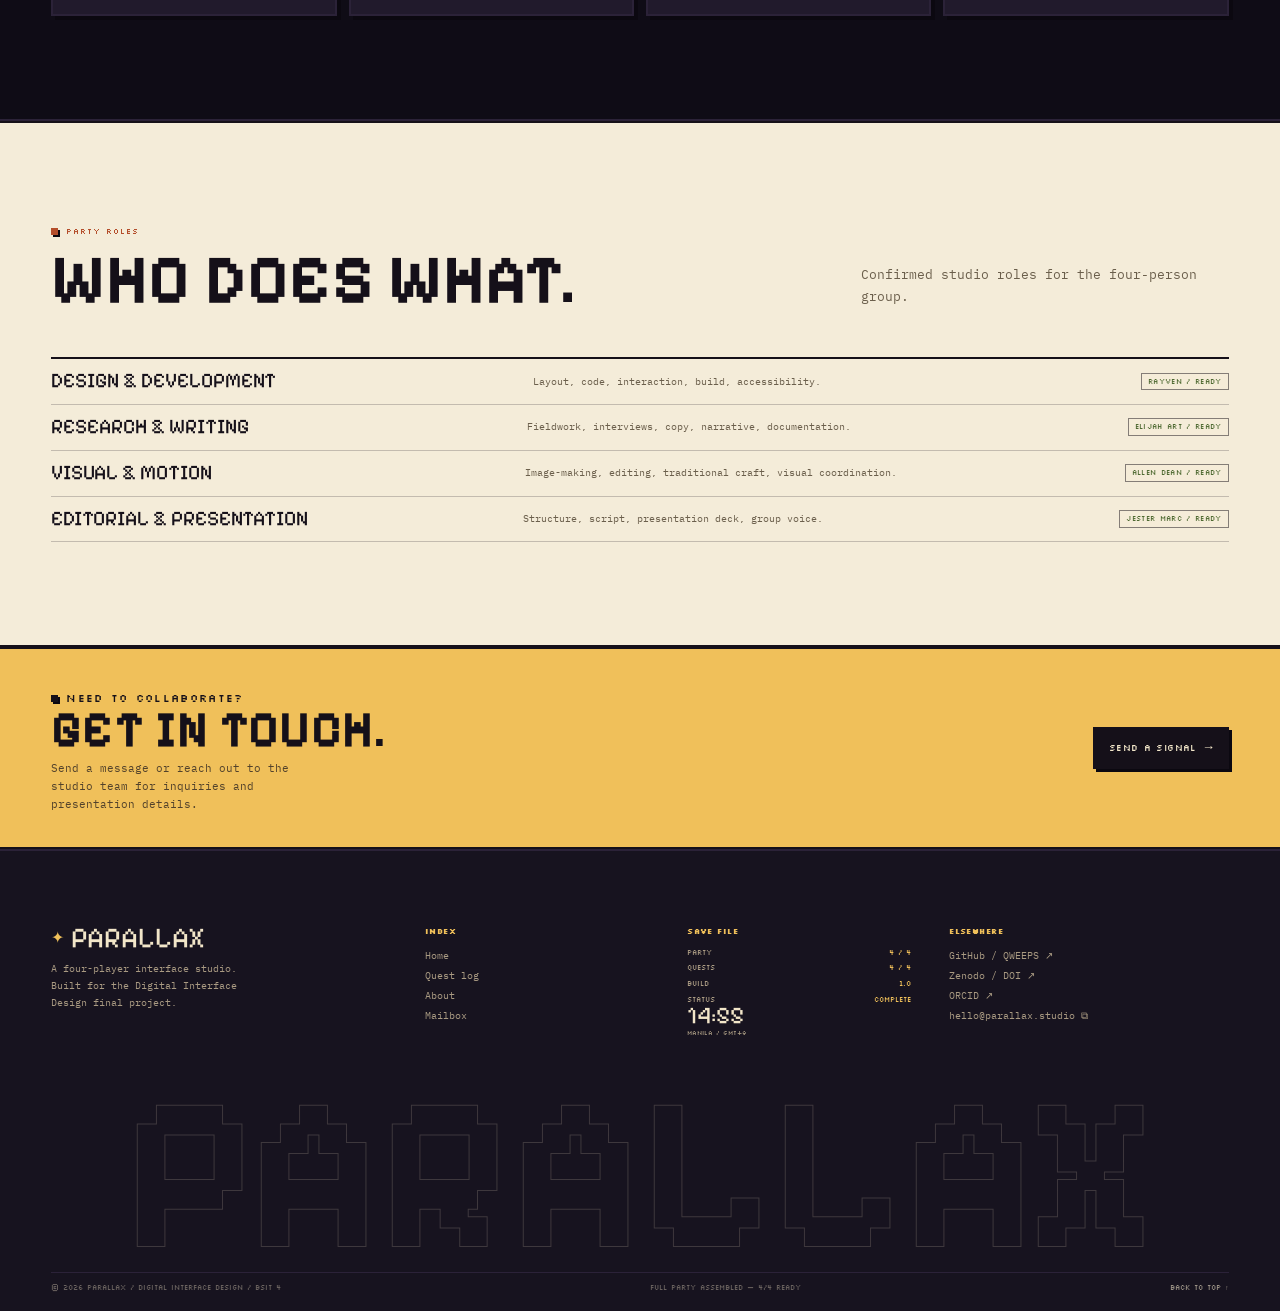
==== commit 9fc13639: "Remove aside '4/4' section in about.html" ====
--- a/about.html
+++ b/about.html
@@ -55,13 +55,6 @@
             <h1 class="page-title" aria-label="The party">THE<span class="accent" aria-hidden="true">_</span>PARTY.</h1>
             <p class="page-sub">Four players, four angles.</p>
           </div>
-
-          <aside class="status-panel" aria-label="Party status: four of four players ready">
-            <div class="top"><span>PARTY / STATUS</span><span>BUILD 1.0</span></div>
-            <div class="big">04<span> / 04</span></div>
-            <div class="bar" aria-hidden="true"><span class="on"></span><span class="on"></span><span class="on"></span><span class="on"></span></div>
-            <p>Full party assembled. All four member profiles and character slots are active.</p>
-          </aside>
         </div>
       </div>
     </section>
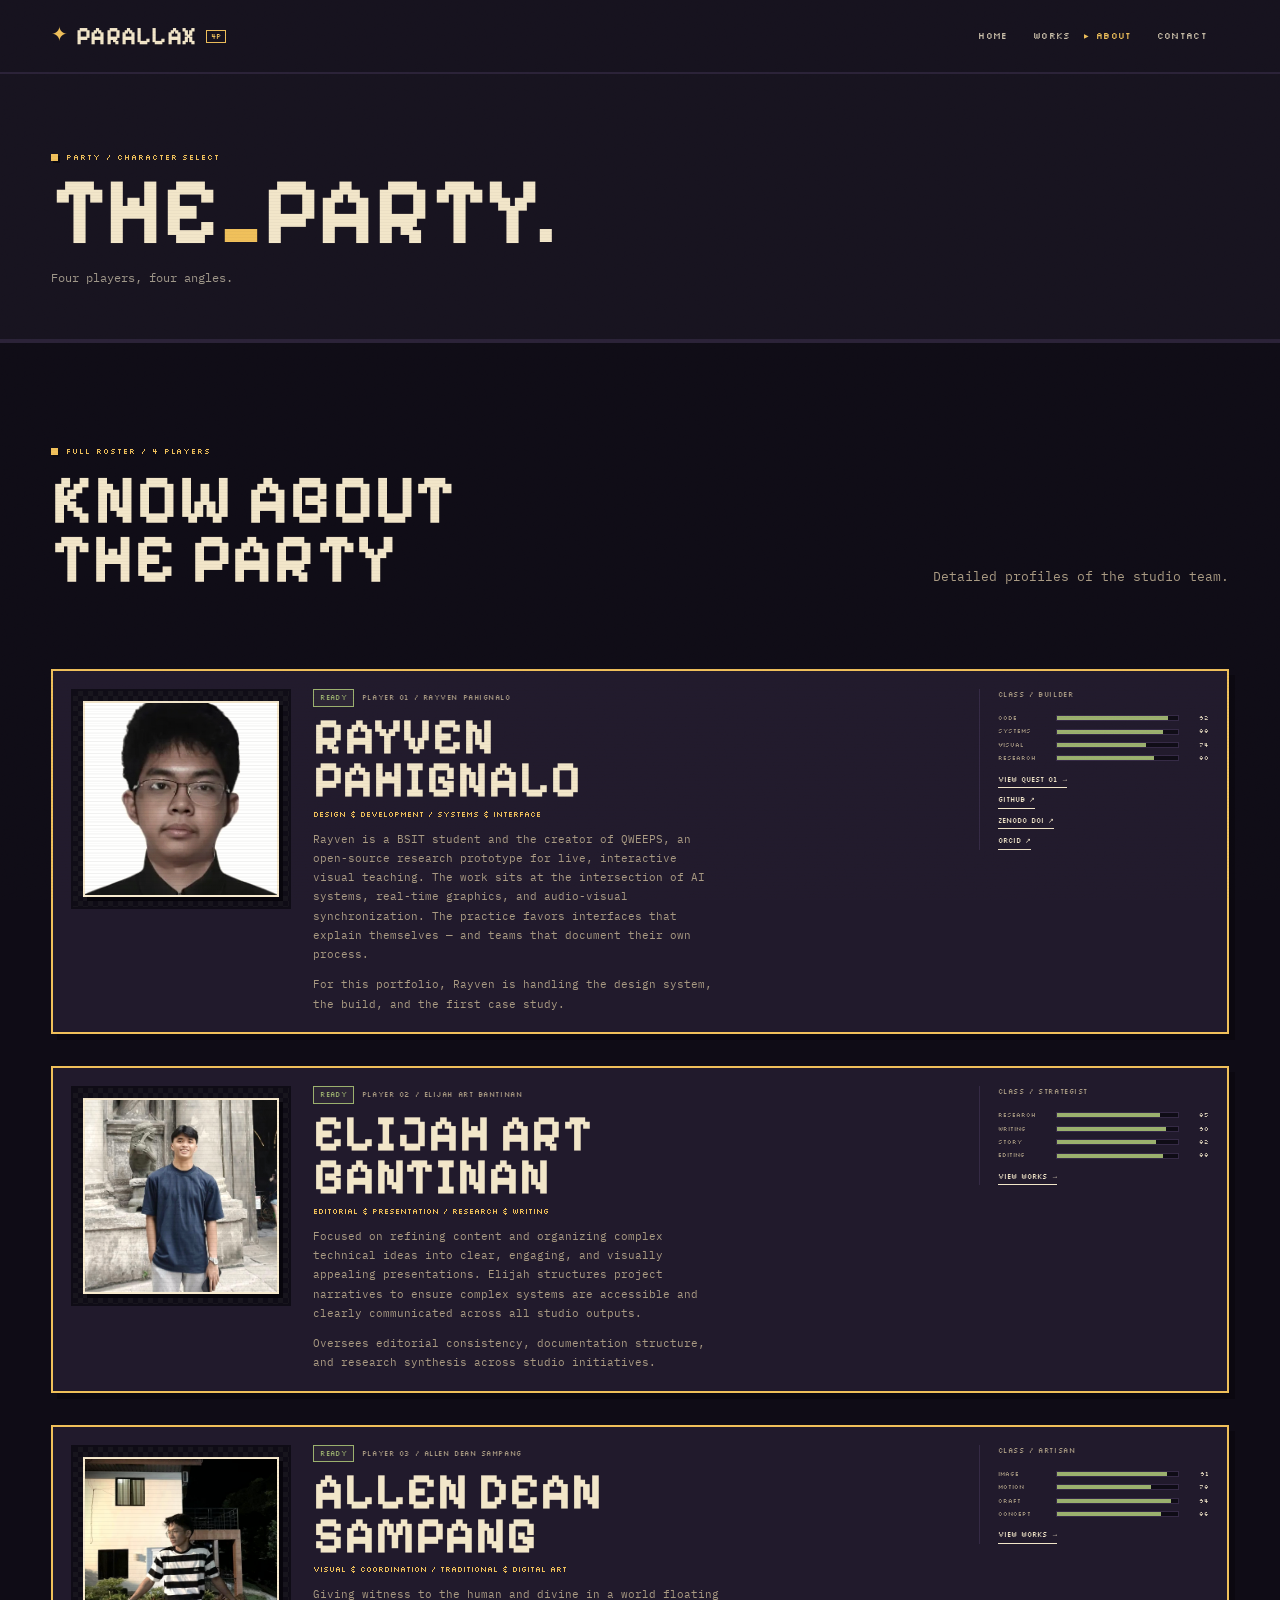
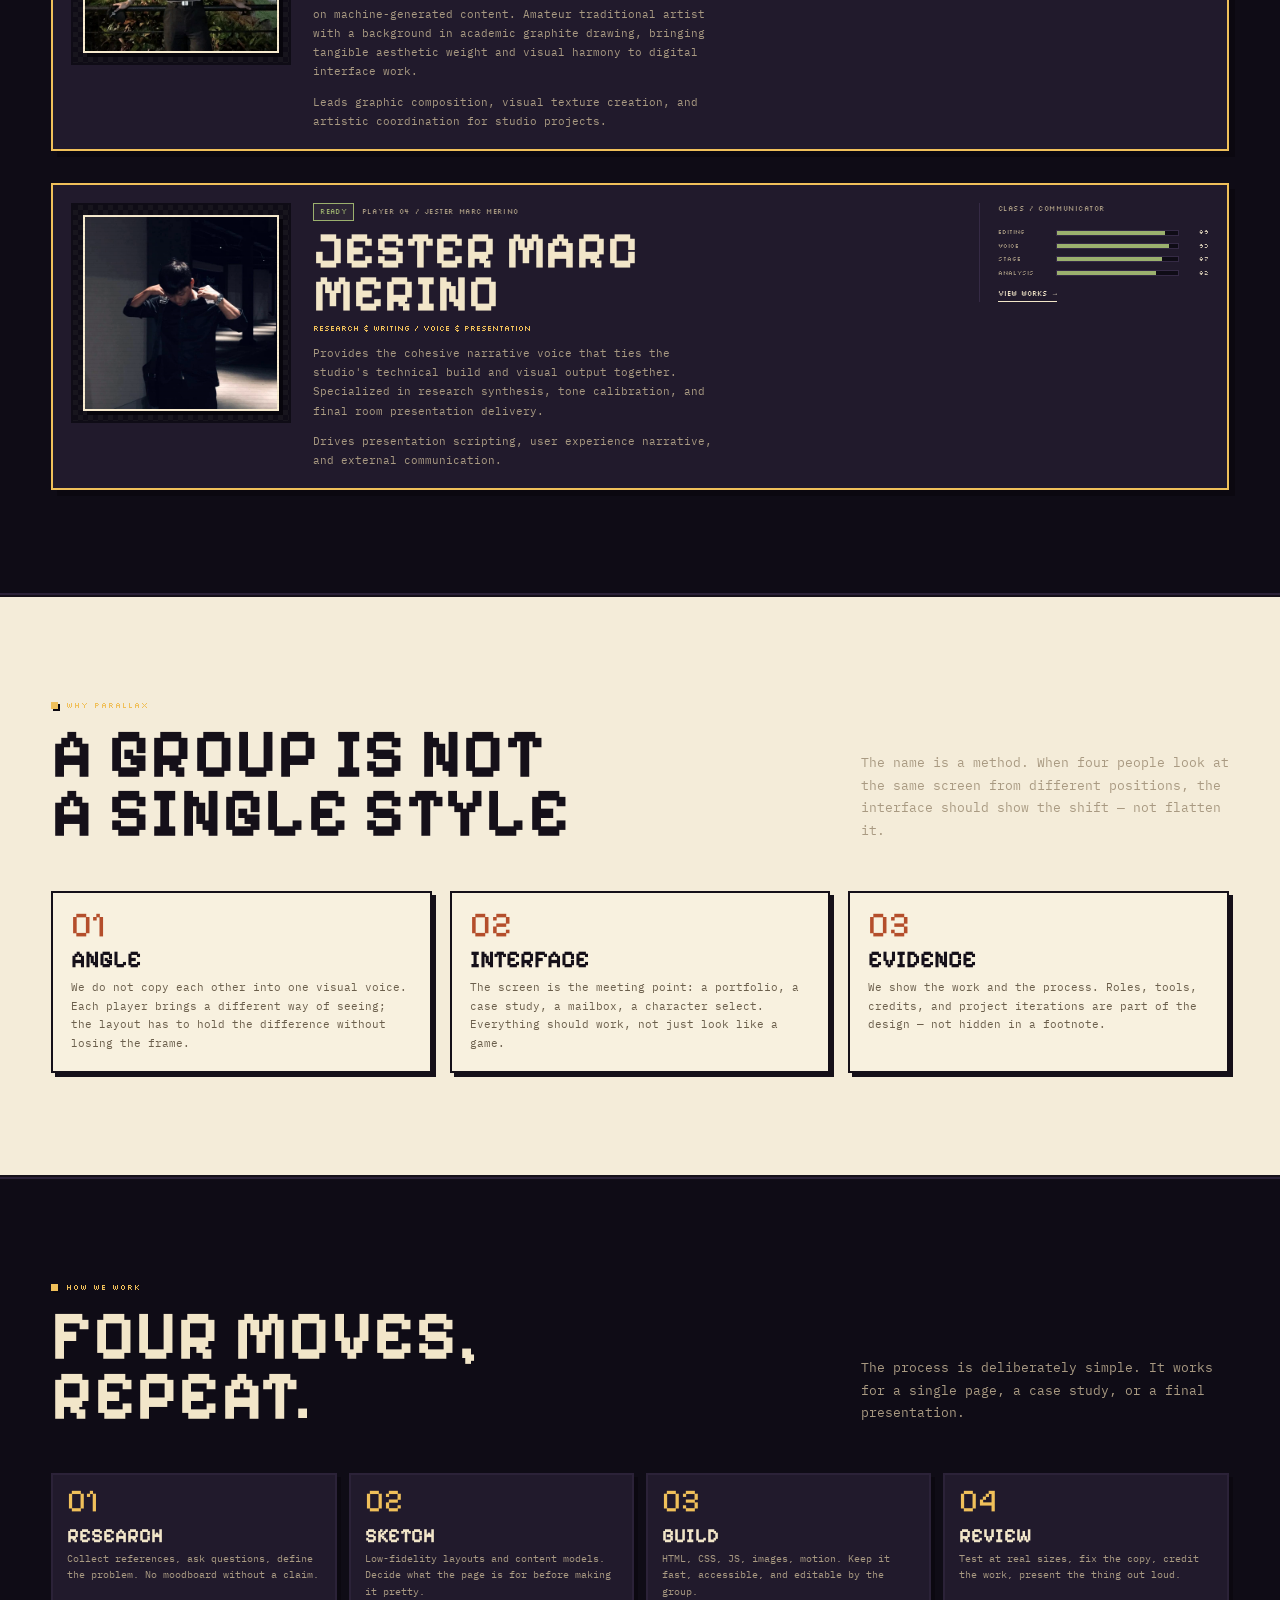
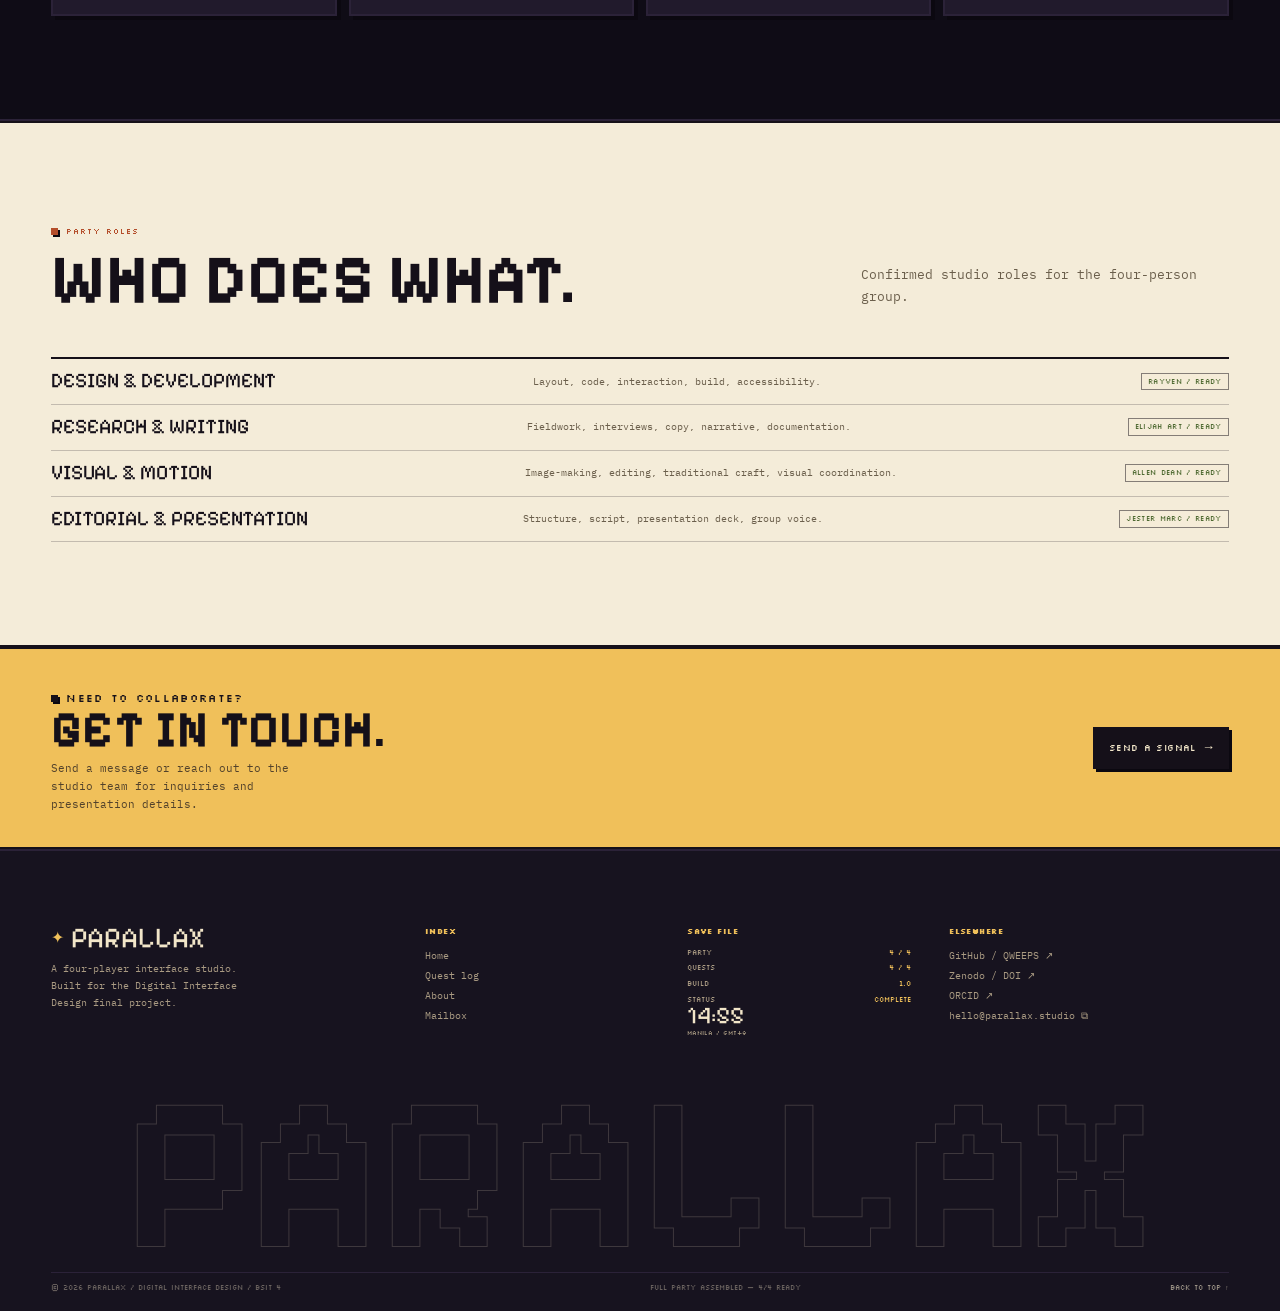
==== commit 7764e1ea: "Modify AI-generated headers to use more natural language" ====
--- a/about.html
+++ b/about.html
@@ -65,7 +65,7 @@
         <div class="section-head">
           <div>
             <p class="eyebrow">Full Roster / 4 Players</p>
-            <h2 class="h2">THE PARTY<br>LOGGED IN.</h2>
+            <h2 class="h2">KNOW ABOUT<br>THE PARTY</h2>
           </div>
           <p class="section-intro">Detailed profiles of the studio team.</p>
         </div>
@@ -205,7 +205,7 @@
         <div class="section-head">
           <div>
             <p class="eyebrow">Why Parallax</p>
-            <h2 class="h2">A GROUP IS NOT<br>A SINGLE STYLE.</h2>
+            <h2 class="h2">A GROUP IS NOT<br>A SINGLE STYLE</h2>
           </div>
           <p class="section-intro">The name is a method. When four people look at the same screen from different positions, the interface should show the shift — not flatten it.</p>
         </div>
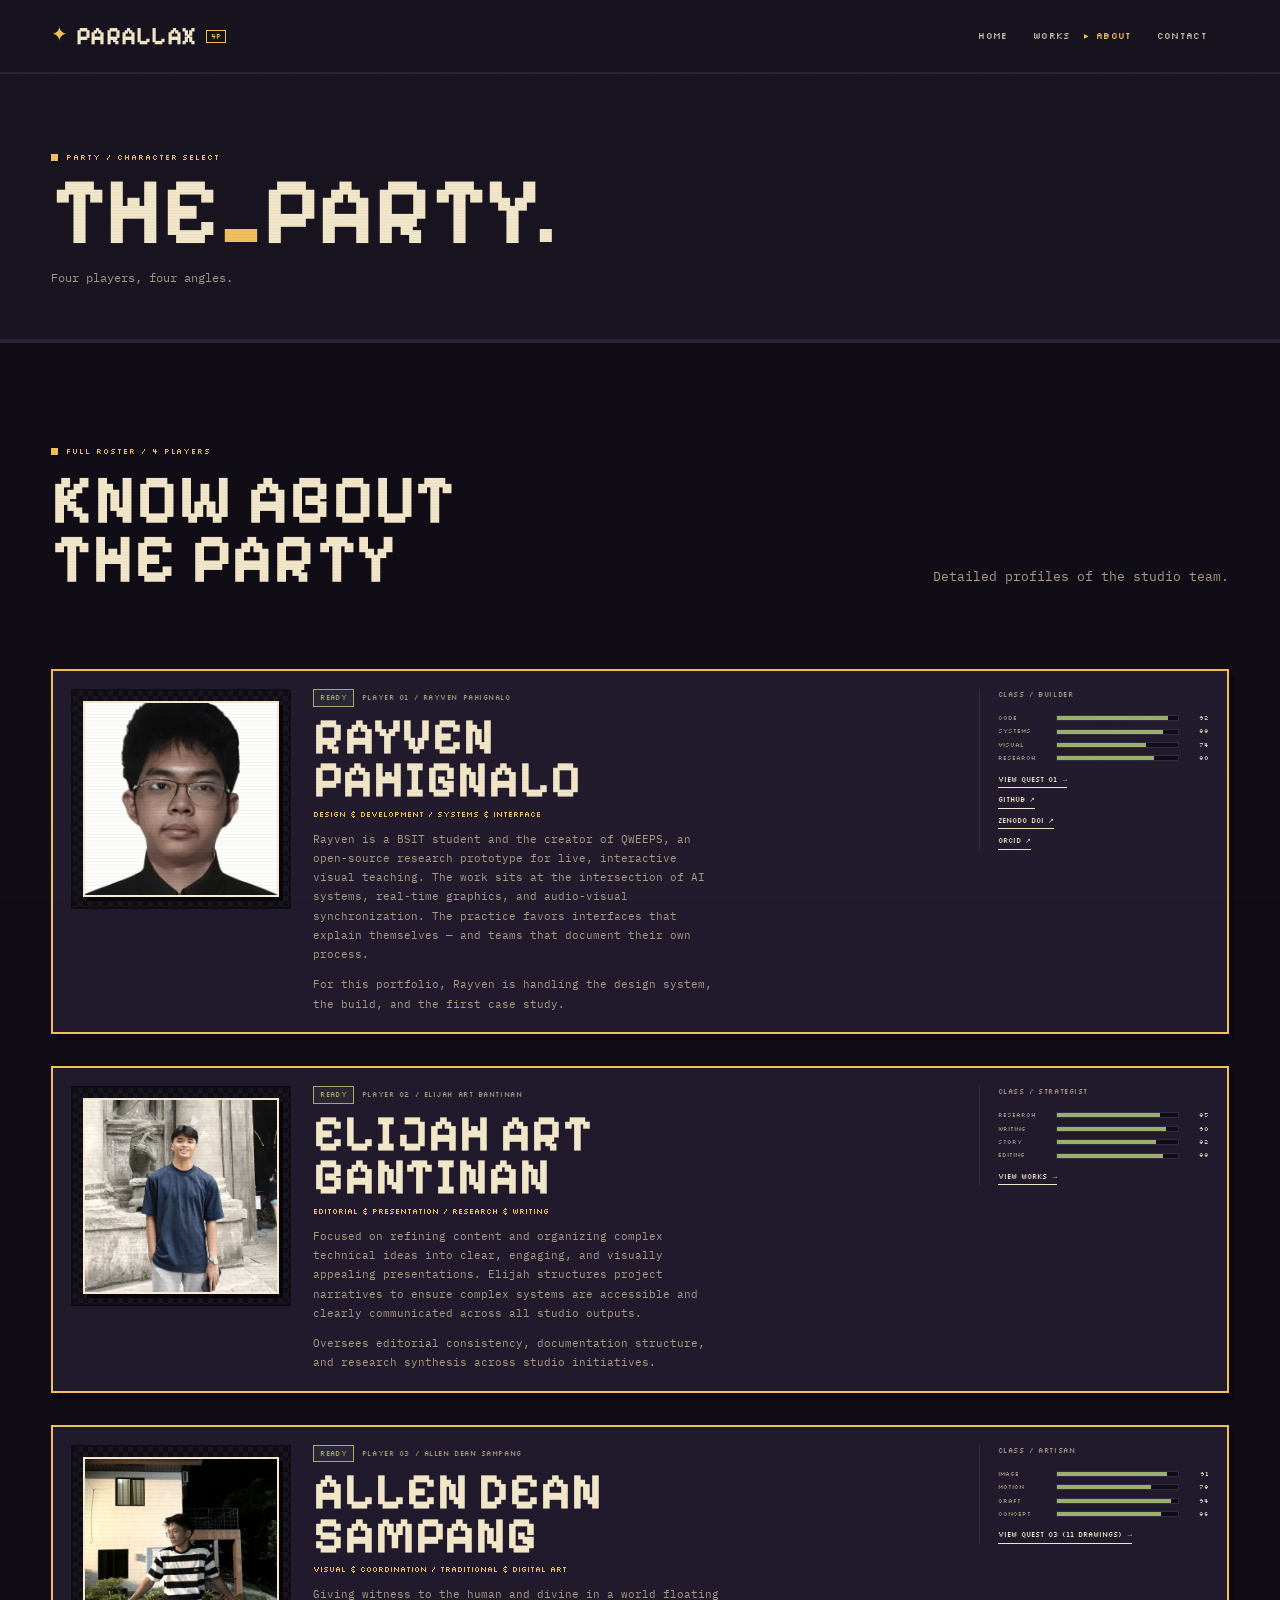
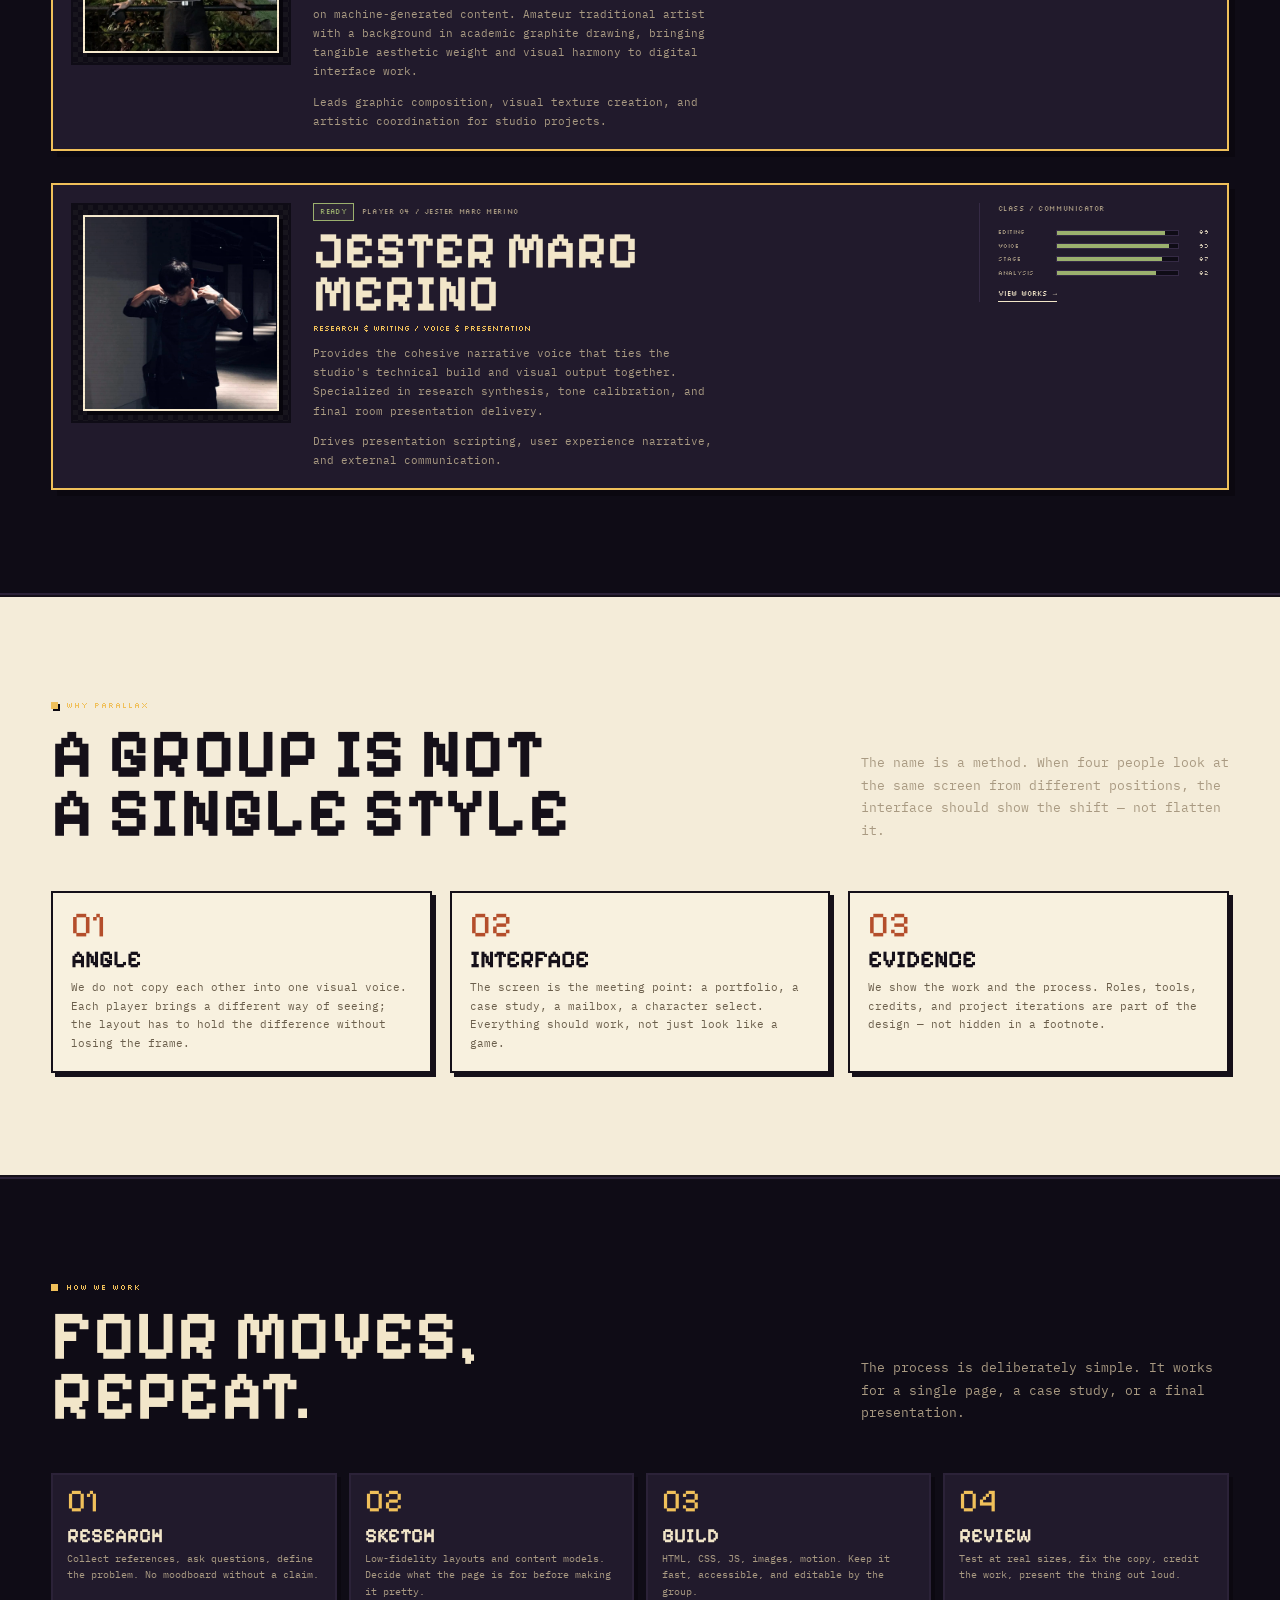
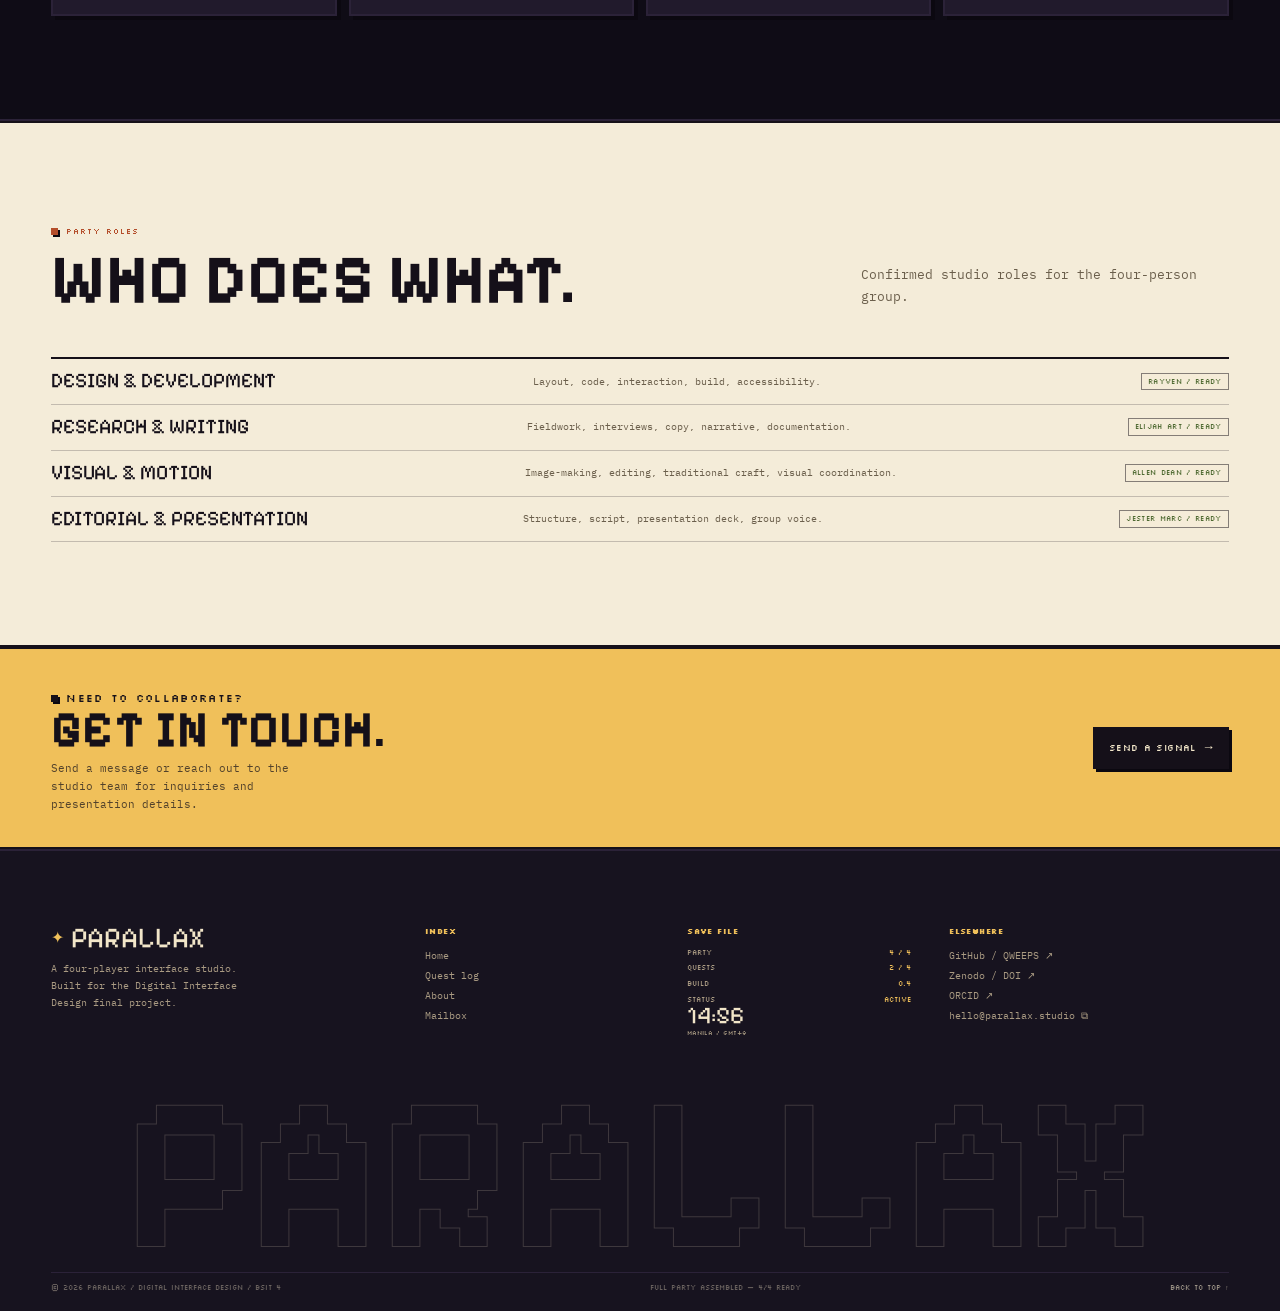
==== commit bdd8cdc1: "Add graphite drawings of Allen" ====
--- a/about.html
+++ b/about.html
@@ -34,7 +34,7 @@
         <a href="about.html" aria-current="page">About</a>
         <a href="contact.html">Contact</a>
         <a class="btn btn-primary btn-sm mobile-only" href="work-qweeps.html">Featured quest →</a>
-        <p class="nav-status">PARTY 4 OF 4 READY <span>BUILD 1.0</span></p>
+        <p class="nav-status">PARTY 4 OF 4 READY <span>BUILD 0.4</span></p>
       </nav>
 
       <div class="header-tools">
@@ -161,7 +161,7 @@
               <div class="stat-line"><span>CONCEPT</span><span class="track"><span style="width:86%"></span></span><span class="num">86</span></div>
             </div>
             <div class="links">
-              <a class="text-link" href="works.html">VIEW WORKS <span aria-hidden="true">→</span></a>
+              <a class="text-link" href="work-allen.html">VIEW QUEST 03 (11 DRAWINGS) <span aria-hidden="true">→</span></a>
             </div>
           </aside>
         </article>
@@ -336,9 +336,9 @@
           <h3>Save file</h3>
           <div class="footer-status">
             <div class="line"><span>Party</span><b>4 / 4</b></div>
-            <div class="line"><span>Quests</span><b>4 / 4</b></div>
-            <div class="line"><span>Build</span><b>1.0</b></div>
-            <div class="line"><span>Status</span><b>COMPLETE</b></div>
+            <div class="line"><span>Quests</span><b>2 / 4</b></div>
+            <div class="line"><span>Build</span><b>0.4</b></div>
+            <div class="line"><span>Status</span><b>ACTIVE</b></div>
           </div>
           <p class="footer-clock" data-clock>--:--<small>Manila / GMT+8</small></p>
         </div>
@@ -364,4 +364,4 @@
   <div class="toast" id="toast" role="status" aria-live="polite"></div>
   <script src="assets/js/site.js" defer></script>
 </body>
-</html>+</html>
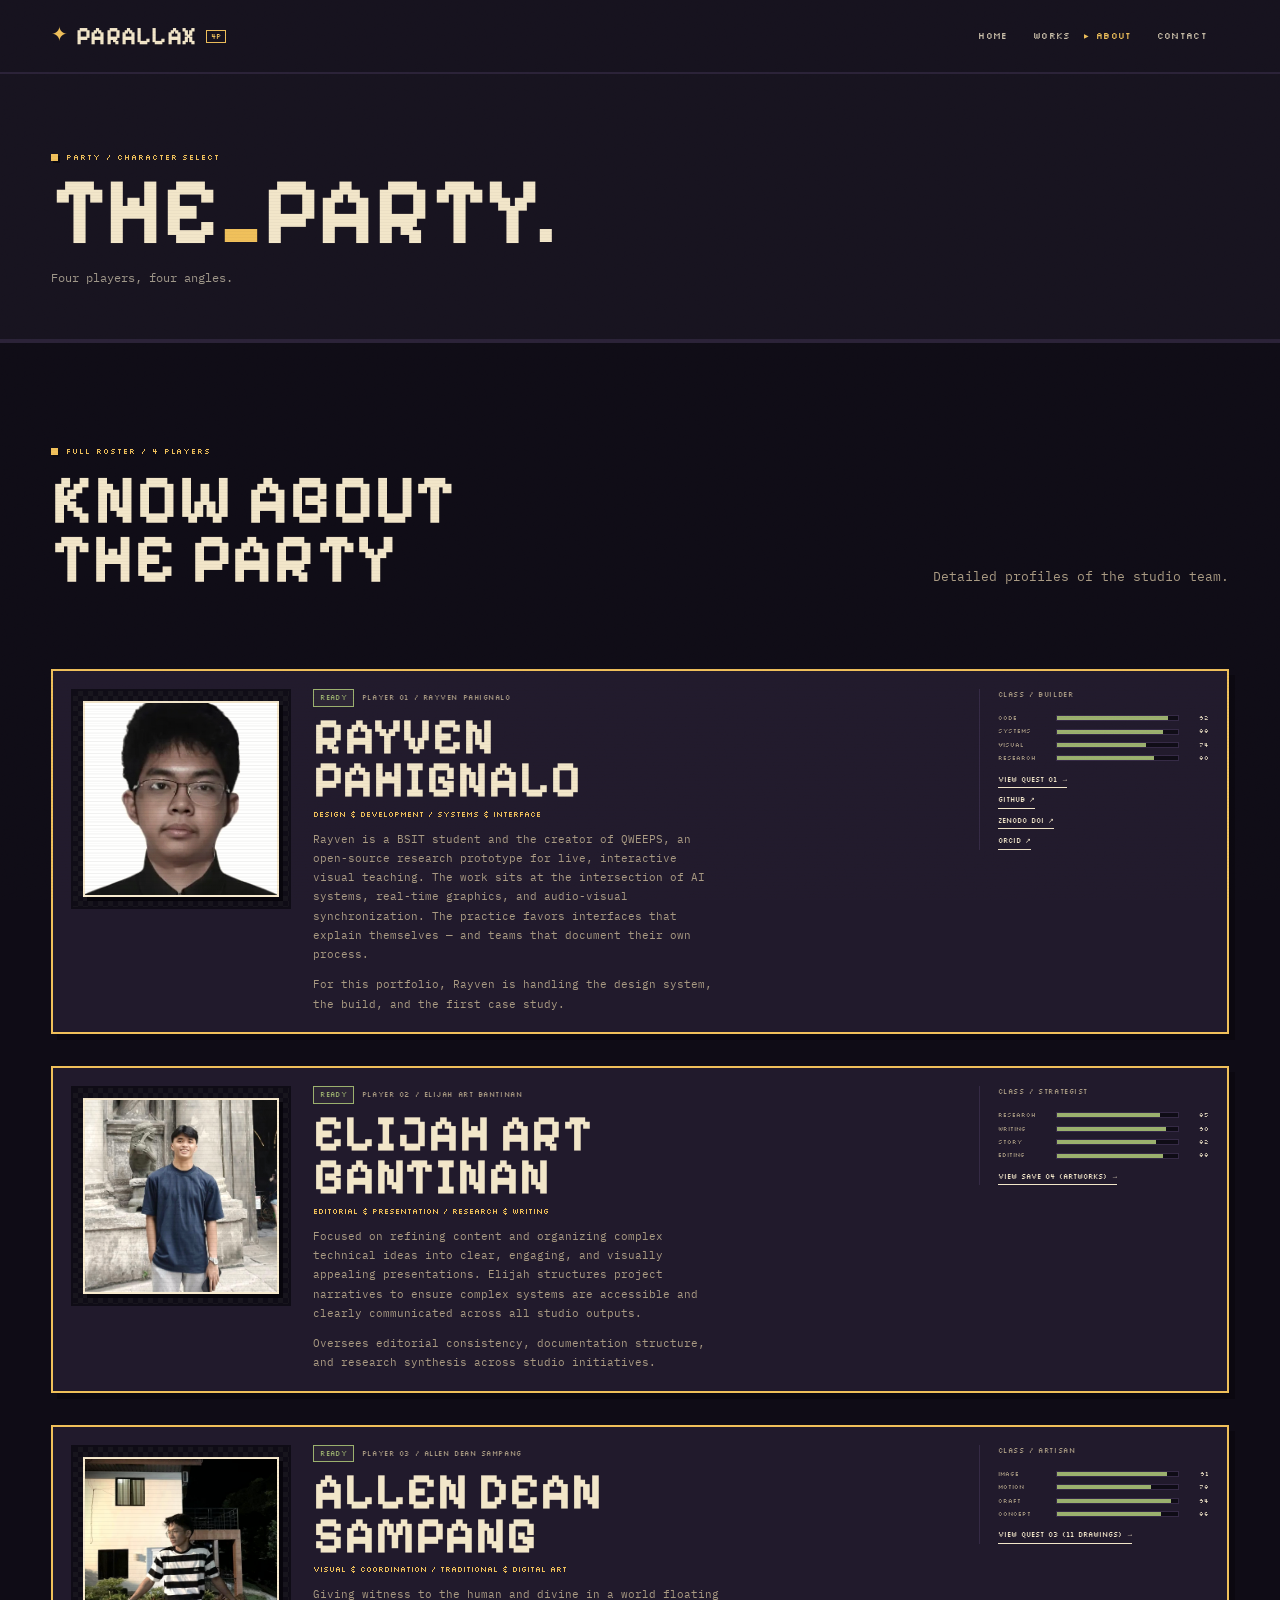
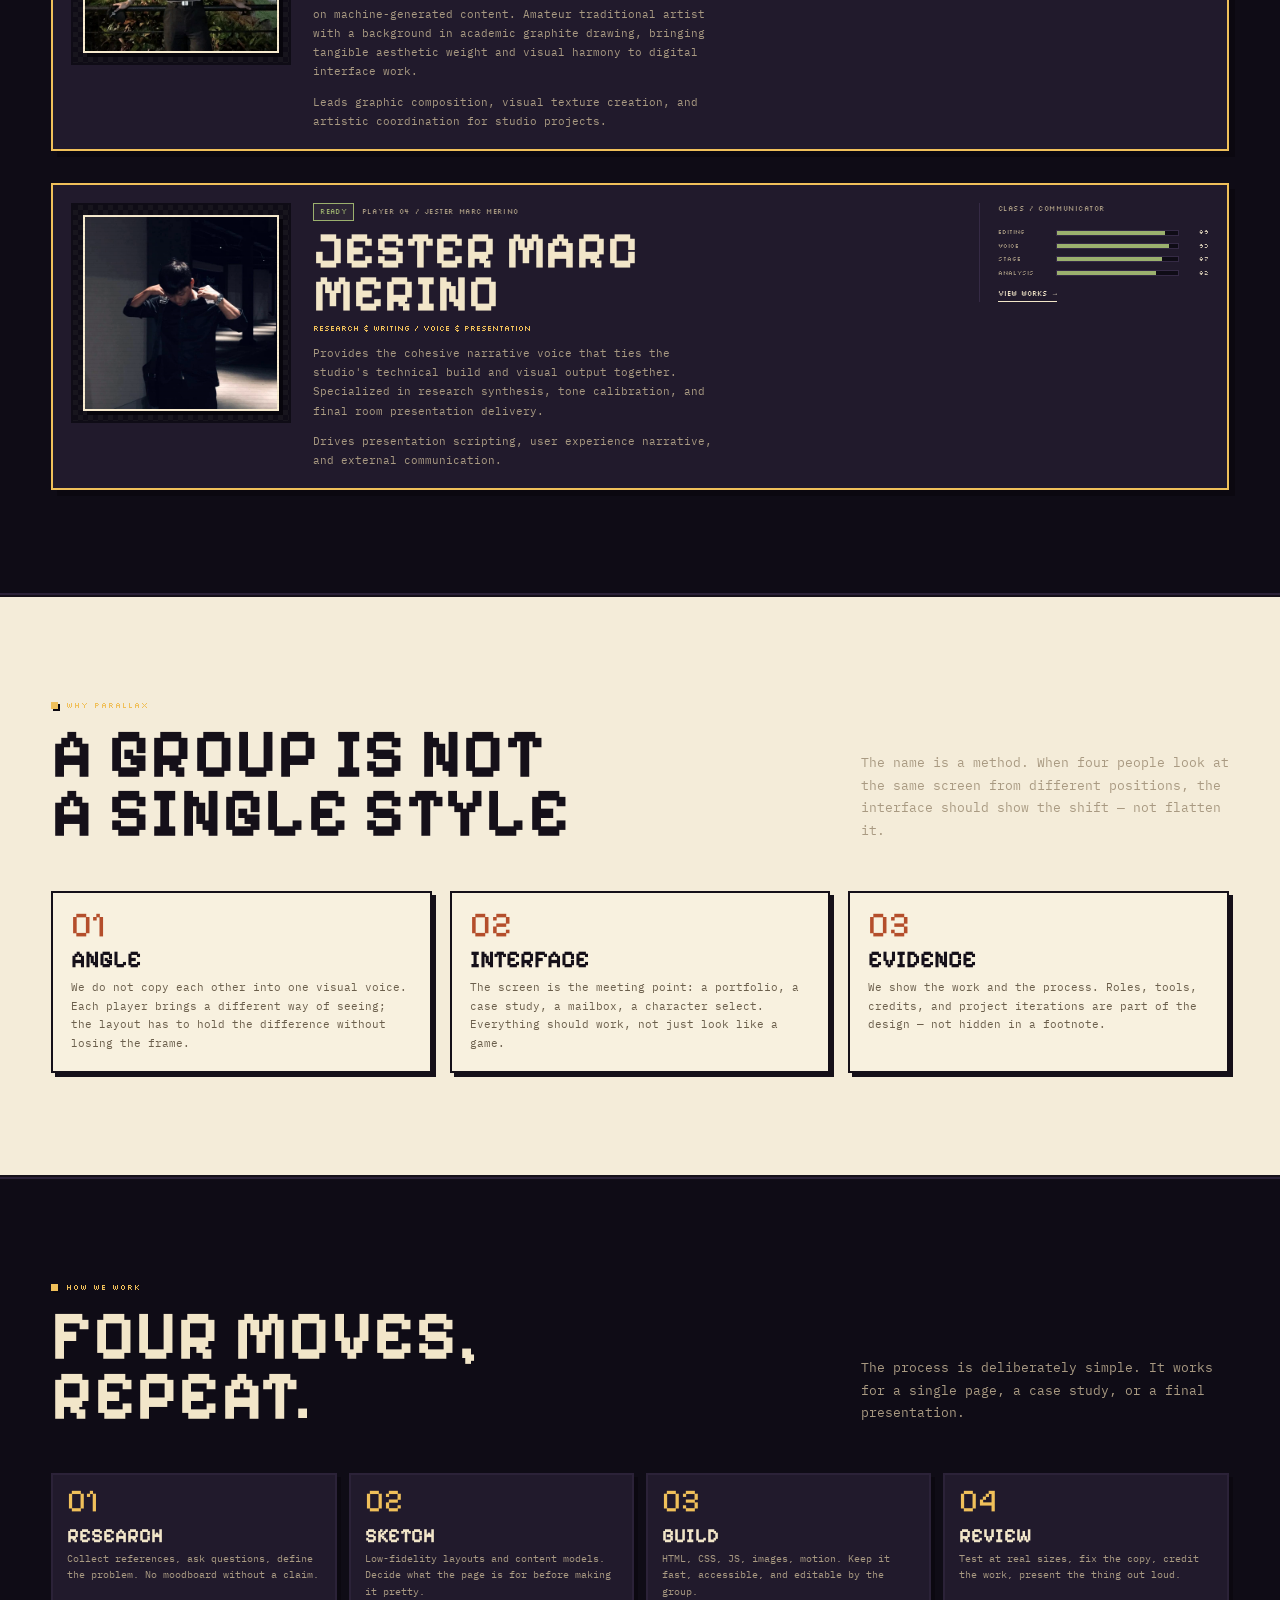
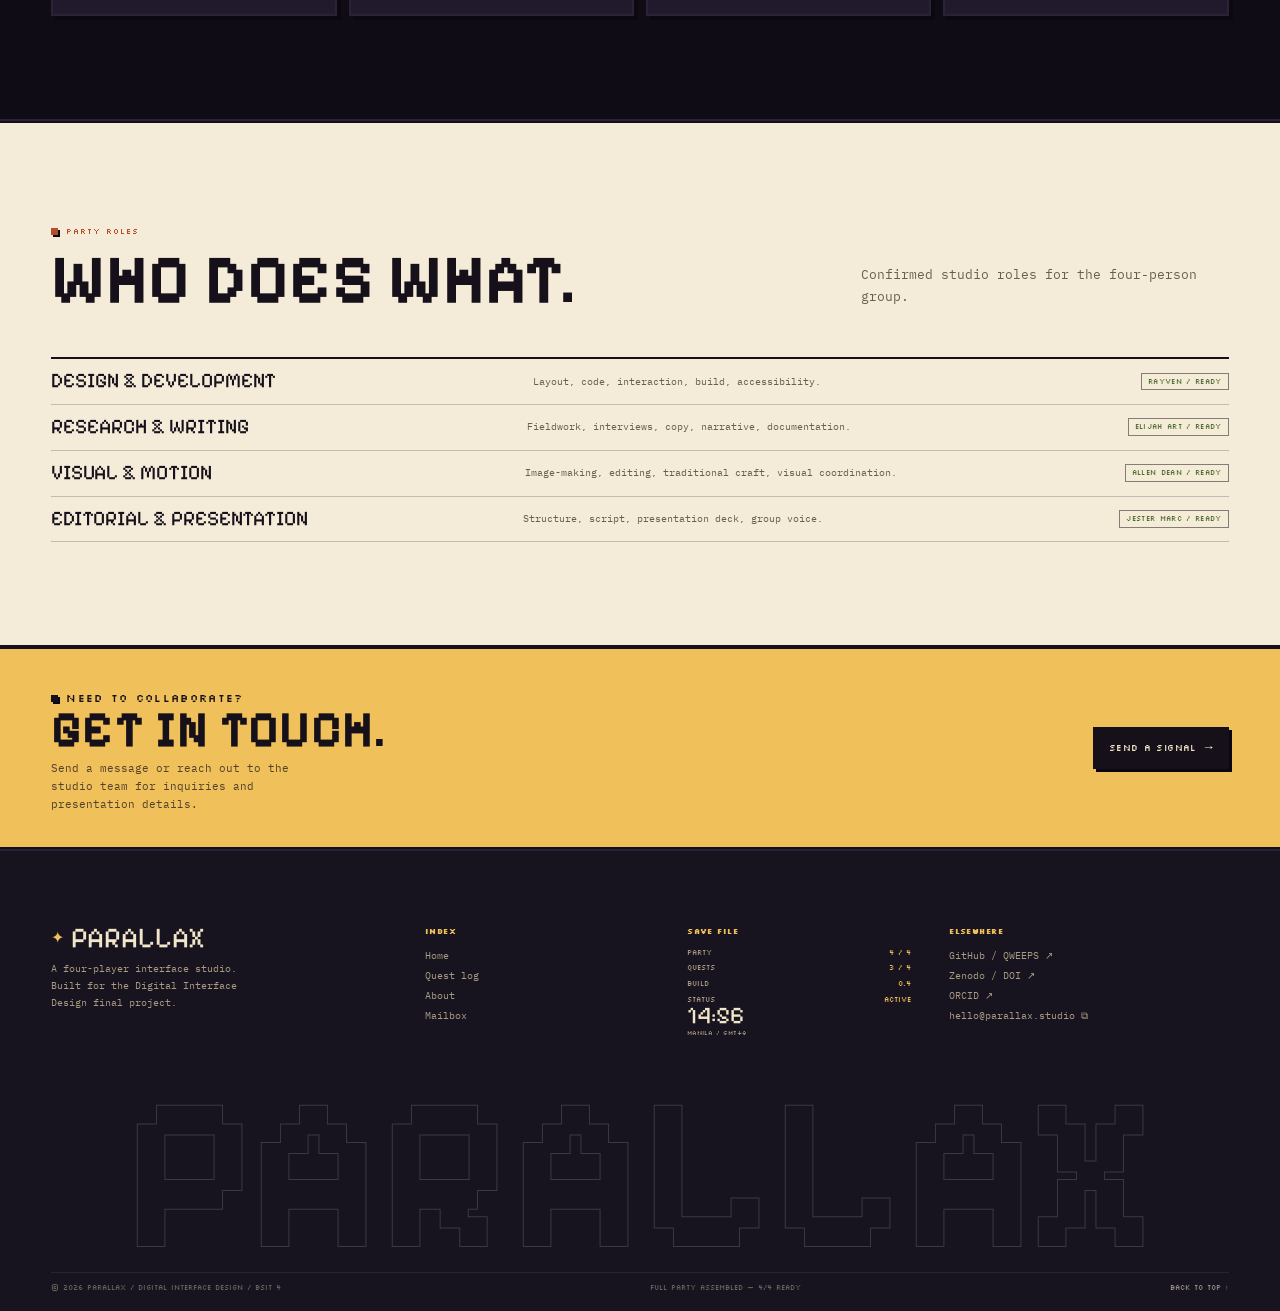
==== commit 0f1bf4e3: "Add Elijah Art Bantinan artworks to Save 04" ====
--- a/about.html
+++ b/about.html
@@ -130,7 +130,7 @@
               <div class="stat-line"><span>EDITING</span><span class="track"><span style="width:88%"></span></span><span class="num">88</span></div>
             </div>
             <div class="links">
-              <a class="text-link" href="works.html">VIEW WORKS <span aria-hidden="true">→</span></a>
+              <a class="text-link" href="work-elijah.html">VIEW SAVE 04 (ARTWORKS) <span aria-hidden="true">→</span></a>
             </div>
           </aside>
         </article>
@@ -336,7 +336,7 @@
           <h3>Save file</h3>
           <div class="footer-status">
             <div class="line"><span>Party</span><b>4 / 4</b></div>
-            <div class="line"><span>Quests</span><b>2 / 4</b></div>
+            <div class="line"><span>Quests</span><b>3 / 4</b></div>
             <div class="line"><span>Build</span><b>0.4</b></div>
             <div class="line"><span>Status</span><b>ACTIVE</b></div>
           </div>
--- a/assets/css/style.css
+++ b/assets/css/style.css
@@ -1462,6 +1462,7 @@
 .work-media .media-tag {
   position: absolute;
   left: 8px; bottom: 8px;
+  z-index: 2;
   padding: 3px 5px;
   background: var(--gold);
   border: 1px solid var(--ink);
@@ -1470,6 +1471,22 @@
   font-size: 6px;
   line-height: 1.4;
   text-transform: uppercase;
+}
+.work-media-triptych {
+  display: grid;
+  grid-template-columns: 0.9fr 1fr 1.1fr;
+  gap: 2px;
+  background: var(--ink);
+}
+.work-media-triptych img {
+  width: 100%;
+  height: 100%;
+  object-fit: cover;
+  object-position: center;
+  background: var(--paper-2);
+}
+.work-media-triptych img:nth-child(3) {
+  object-position: 44% center;
 }
 .work-body {
   display: flex;
@@ -2094,6 +2111,118 @@
   color: var(--muted);
 }
 .gallery-3 figcaption b { color: var(--cream); font-weight: 400; }
+
+/* ---------- Artwork plates & lightbox ---------- */
+.artwork-plates {
+  display: grid;
+  grid-template-columns: repeat(2, 1fr);
+  gap: 24px;
+  align-items: start;
+}
+.artwork-plate {
+  display: flex;
+  flex-direction: column;
+  border: 2px solid var(--ink);
+  background: #f8f1df;
+  box-shadow: 5px 5px 0 var(--ink);
+}
+.artwork-plate-wide {
+  grid-column: 1 / -1;
+}
+.artwork-frame {
+  position: relative;
+  display: grid;
+  place-items: center;
+  width: 100%;
+  padding: 18px;
+  border: 0;
+  border-bottom: 2px solid var(--ink);
+  background: var(--night-2);
+  cursor: zoom-in;
+  overflow: hidden;
+  transition: background 0.15s ease;
+}
+.artwork-frame:hover {
+  background: var(--panel);
+}
+.artwork-frame img {
+  width: auto;
+  max-width: 100%;
+  max-height: 540px;
+  height: auto;
+  border: 2px solid var(--cream);
+  box-shadow: 4px 4px 0 var(--shadow);
+  transition: transform 0.25s ease;
+}
+.artwork-plate-wide .artwork-frame img {
+  max-height: 680px;
+}
+.artwork-frame:hover img {
+  transform: scale(1.015);
+}
+.artwork-zoom {
+  position: absolute;
+  right: 10px;
+  bottom: 10px;
+  padding: 3px 6px;
+  border: 1px solid var(--ink);
+  background: var(--gold);
+  color: var(--ink);
+  font-family: var(--font-pixel-label);
+  font-size: 6px;
+  line-height: 1.4;
+  text-transform: uppercase;
+}
+.artwork-caption {
+  padding: 16px;
+}
+.artwork-cap-top {
+  display: flex;
+  align-items: center;
+  justify-content: space-between;
+  gap: 10px;
+  margin-bottom: 8px;
+}
+.artwork-num {
+  font-family: var(--font-pixel);
+  font-size: 1.4rem;
+  line-height: 0.95;
+  text-transform: uppercase;
+  color: var(--ink);
+}
+.artwork-caption p {
+  margin: 0;
+  font-size: 11px;
+  line-height: 1.7;
+  color: #4c4234;
+}
+.artwork-dialog {
+  width: min(980px, 94vw);
+}
+.artwork-dialog-body {
+  padding: 16px;
+  display: grid;
+  justify-items: center;
+  gap: 12px;
+  background: var(--night-2);
+}
+.artwork-dialog-body img {
+  max-width: 100%;
+  max-height: 76vh;
+  width: auto;
+  height: auto;
+  border: 2px solid var(--cream);
+  box-shadow: 4px 4px 0 var(--shadow);
+}
+.artwork-dialog-body p {
+  margin: 0;
+  font-family: var(--font-pixel-label);
+  font-size: 7px;
+  line-height: 1.6;
+  text-transform: uppercase;
+  text-align: center;
+  color: var(--muted);
+}
 
 .result-stats {
   display: grid;
@@ -2383,6 +2512,8 @@
   .contact-grid { grid-template-columns: 1fr; }
   .case-two-col { grid-template-columns: 1fr; }
   .gallery-3 { grid-template-columns: 1fr 1fr; }
+  .artwork-plates { grid-template-columns: 1fr; }
+  .artwork-plate-wide { grid-column: auto; }
   .result-stats { grid-template-columns: repeat(2, 1fr); }
   .locked-grid { grid-template-columns: 1fr 1fr; }
   .footer-grid { grid-template-columns: 1fr 1fr; }
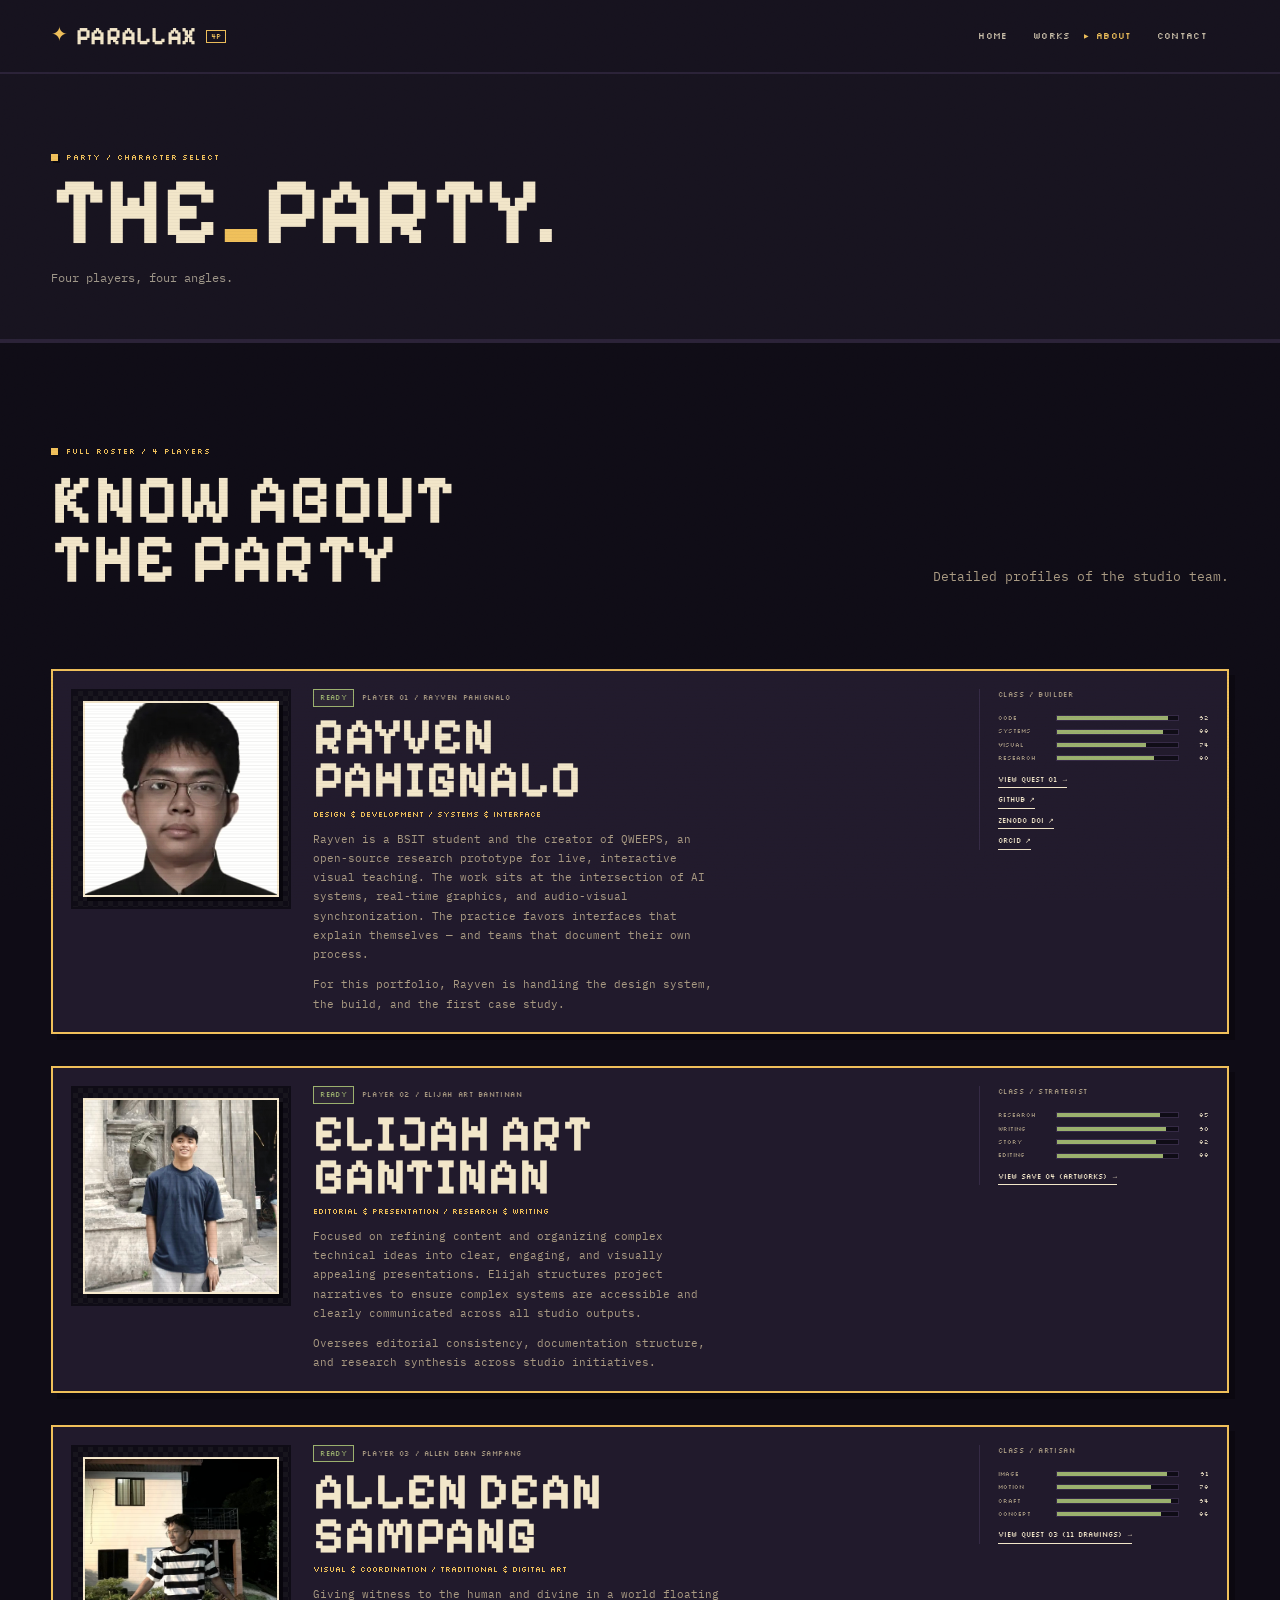
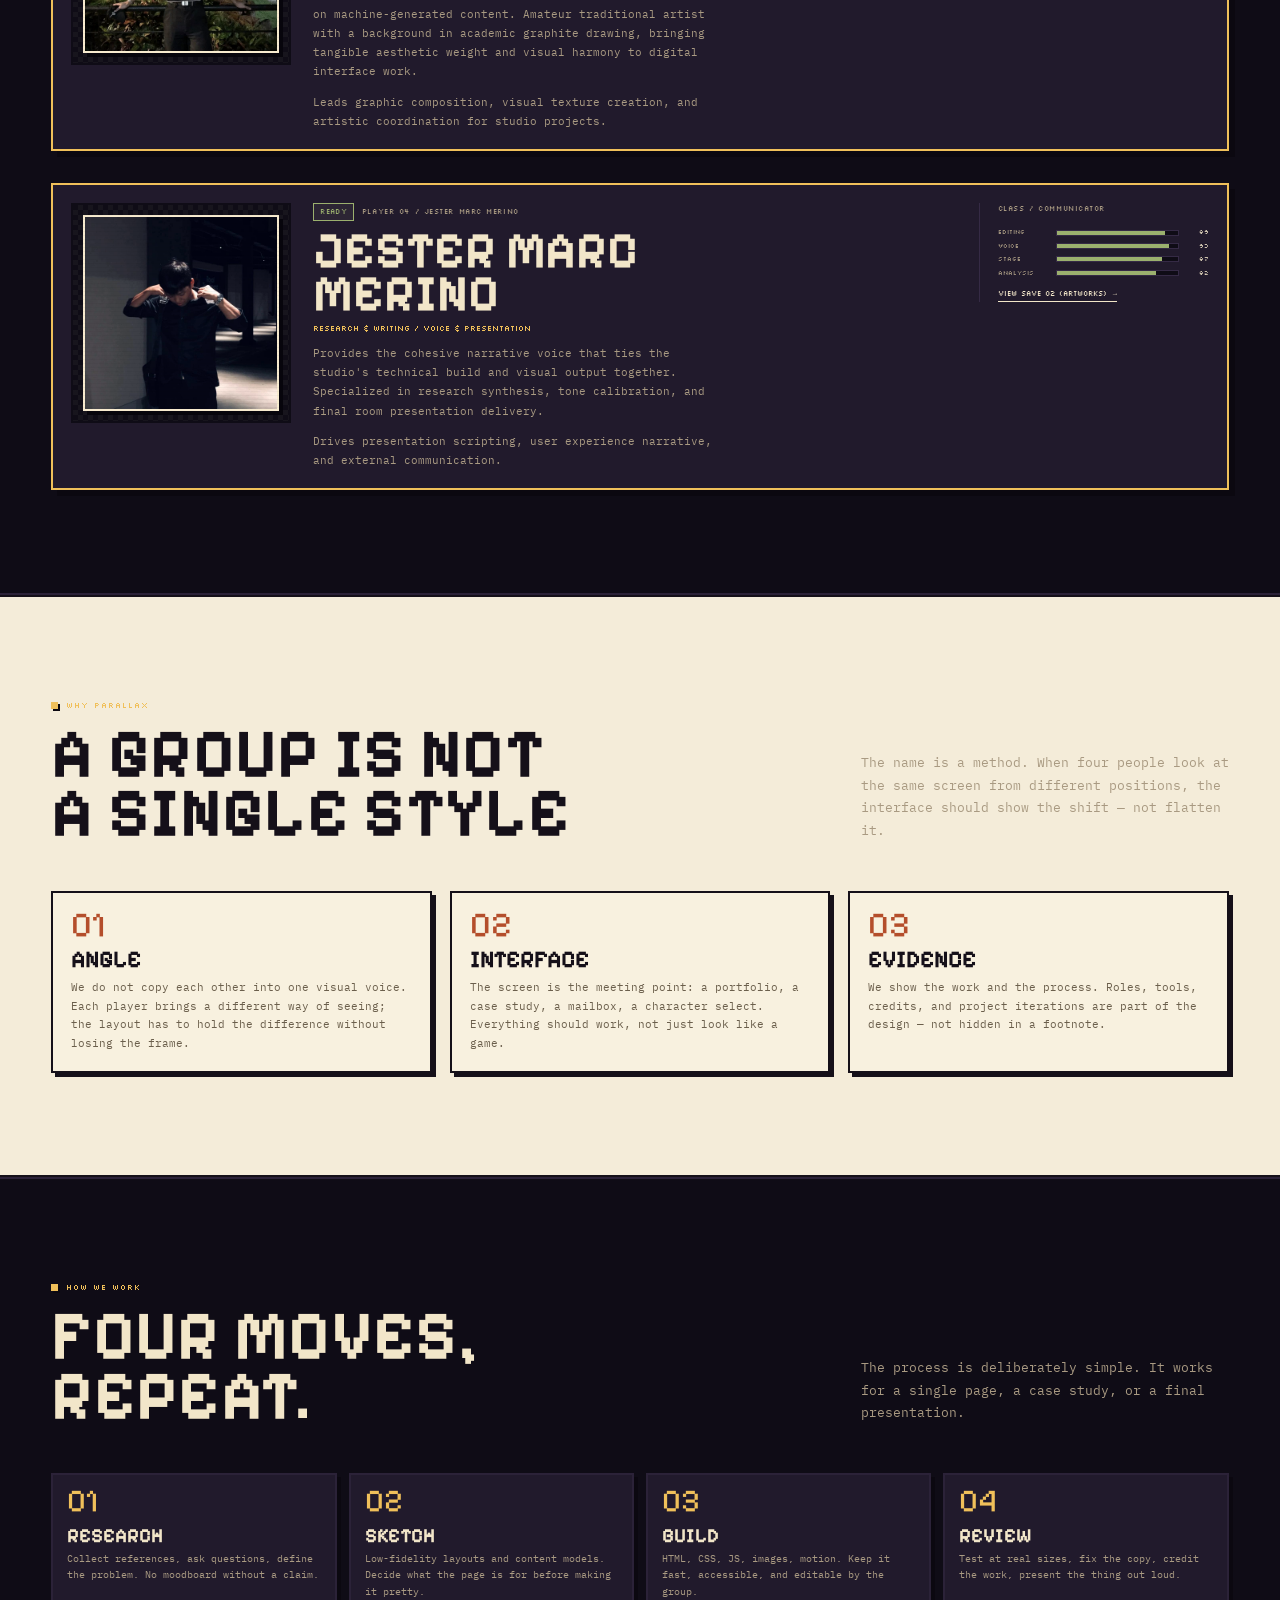
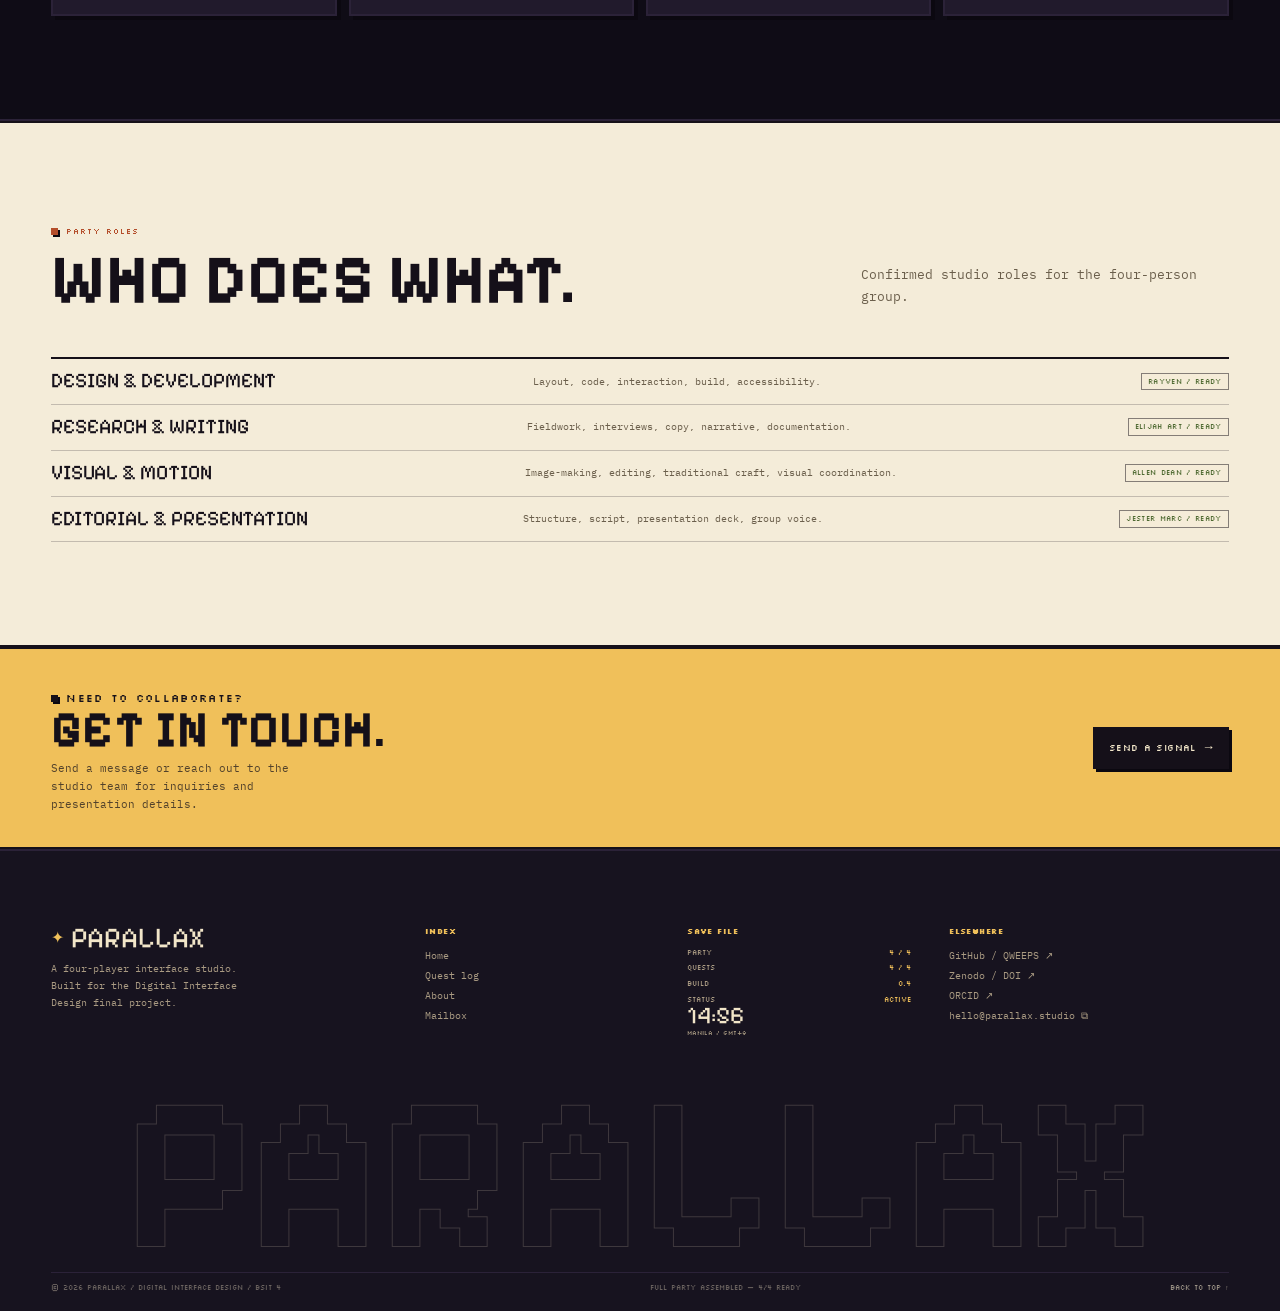
==== commit 455e7309: "Fix Jester gallery paths/markup and restore shared artwork styles and lightbox" ====
--- a/about.html
+++ b/about.html
@@ -192,7 +192,7 @@
               <div class="stat-line"><span>ANALYSIS</span><span class="track"><span style="width:82%"></span></span><span class="num">82</span></div>
             </div>
             <div class="links">
-              <a class="text-link" href="works.html">VIEW WORKS <span aria-hidden="true">→</span></a>
+              <a class="text-link" href="work-jester.html">VIEW SAVE 02 (ARTWORKS) <span aria-hidden="true">→</span></a>
             </div>
           </aside>
         </article>
@@ -336,7 +336,7 @@
           <h3>Save file</h3>
           <div class="footer-status">
             <div class="line"><span>Party</span><b>4 / 4</b></div>
-            <div class="line"><span>Quests</span><b>3 / 4</b></div>
+            <div class="line"><span>Quests</span><b>4 / 4</b></div>
             <div class="line"><span>Build</span><b>0.4</b></div>
             <div class="line"><span>Status</span><b>ACTIVE</b></div>
           </div>
--- a/assets/css/style.css
+++ b/assets/css/style.css
@@ -1488,6 +1488,15 @@
 .work-media-triptych img:nth-child(3) {
   object-position: 44% center;
 }
+.work-media-triptych.is-contained {
+  grid-template-columns: repeat(3, 1fr);
+}
+.work-media-triptych.is-contained img {
+  object-fit: contain;
+  object-position: center;
+  background: #ffffff;
+  padding: 8px 6px;
+}
 .work-body {
   display: flex;
   flex-direction: column;
@@ -2111,118 +2120,6 @@
   color: var(--muted);
 }
 .gallery-3 figcaption b { color: var(--cream); font-weight: 400; }
-
-/* ---------- Artwork plates & lightbox ---------- */
-.artwork-plates {
-  display: grid;
-  grid-template-columns: repeat(2, 1fr);
-  gap: 24px;
-  align-items: start;
-}
-.artwork-plate {
-  display: flex;
-  flex-direction: column;
-  border: 2px solid var(--ink);
-  background: #f8f1df;
-  box-shadow: 5px 5px 0 var(--ink);
-}
-.artwork-plate-wide {
-  grid-column: 1 / -1;
-}
-.artwork-frame {
-  position: relative;
-  display: grid;
-  place-items: center;
-  width: 100%;
-  padding: 18px;
-  border: 0;
-  border-bottom: 2px solid var(--ink);
-  background: var(--night-2);
-  cursor: zoom-in;
-  overflow: hidden;
-  transition: background 0.15s ease;
-}
-.artwork-frame:hover {
-  background: var(--panel);
-}
-.artwork-frame img {
-  width: auto;
-  max-width: 100%;
-  max-height: 540px;
-  height: auto;
-  border: 2px solid var(--cream);
-  box-shadow: 4px 4px 0 var(--shadow);
-  transition: transform 0.25s ease;
-}
-.artwork-plate-wide .artwork-frame img {
-  max-height: 680px;
-}
-.artwork-frame:hover img {
-  transform: scale(1.015);
-}
-.artwork-zoom {
-  position: absolute;
-  right: 10px;
-  bottom: 10px;
-  padding: 3px 6px;
-  border: 1px solid var(--ink);
-  background: var(--gold);
-  color: var(--ink);
-  font-family: var(--font-pixel-label);
-  font-size: 6px;
-  line-height: 1.4;
-  text-transform: uppercase;
-}
-.artwork-caption {
-  padding: 16px;
-}
-.artwork-cap-top {
-  display: flex;
-  align-items: center;
-  justify-content: space-between;
-  gap: 10px;
-  margin-bottom: 8px;
-}
-.artwork-num {
-  font-family: var(--font-pixel);
-  font-size: 1.4rem;
-  line-height: 0.95;
-  text-transform: uppercase;
-  color: var(--ink);
-}
-.artwork-caption p {
-  margin: 0;
-  font-size: 11px;
-  line-height: 1.7;
-  color: #4c4234;
-}
-.artwork-dialog {
-  width: min(980px, 94vw);
-}
-.artwork-dialog-body {
-  padding: 16px;
-  display: grid;
-  justify-items: center;
-  gap: 12px;
-  background: var(--night-2);
-}
-.artwork-dialog-body img {
-  max-width: 100%;
-  max-height: 76vh;
-  width: auto;
-  height: auto;
-  border: 2px solid var(--cream);
-  box-shadow: 4px 4px 0 var(--shadow);
-}
-.artwork-dialog-body p {
-  margin: 0;
-  font-family: var(--font-pixel-label);
-  font-size: 7px;
-  line-height: 1.6;
-  text-transform: uppercase;
-  text-align: center;
-  color: var(--muted);
-}
 
 .result-stats {
   display: grid;
@@ -2512,8 +2409,6 @@
   .contact-grid { grid-template-columns: 1fr; }
   .case-two-col { grid-template-columns: 1fr; }
   .gallery-3 { grid-template-columns: 1fr 1fr; }
-  .artwork-plates { grid-template-columns: 1fr; }
-  .artwork-plate-wide { grid-column: auto; }
   .result-stats { grid-template-columns: repeat(2, 1fr); }
   .locked-grid { grid-template-columns: 1fr 1fr; }
   .footer-grid { grid-template-columns: 1fr 1fr; }
@@ -2621,3 +2516,340 @@
   .hero-scroll .down { animation: none; }
   .press-start { animation: none; }
 }
+
+/* ---------- Gallery Masonry & Artwork Framing (Allen Dean Sampang) ---------- */
+.gallery-masonry {
+  column-count: 3;
+  column-gap: 18px;
+  margin-top: 26px;
+}
+
+.art-card {
+  break-inside: avoid;
+  page-break-inside: avoid;
+  margin-bottom: 18px;
+  border: 2px solid var(--cream);
+  background: var(--panel);
+  box-shadow: 5px 5px 0 var(--shadow);
+  transition: transform 0.16s ease, border-color 0.16s ease, box-shadow 0.16s ease;
+  cursor: pointer;
+}
+
+.case-section.paper .art-card {
+  border-color: var(--ink);
+  background: #f8f1df;
+  box-shadow: 5px 5px 0 var(--ink);
+}
+
+.art-card:hover,
+.art-card:focus-visible {
+  transform: translate(-2px, -2px);
+  border-color: var(--gold);
+  box-shadow: 7px 7px 0 var(--shadow);
+}
+
+.case-section.paper .art-card:hover,
+.case-section.paper .art-card:focus-visible {
+  border-color: var(--orange-deep);
+  box-shadow: 7px 7px 0 var(--ink);
+}
+
+.art-frame {
+  position: relative;
+  padding: 14px;
+  background: #f6efe0;
+  border-bottom: 2px solid var(--panel-3);
+  display: grid;
+  place-items: center;
+}
+
+.case-section.paper .art-frame {
+  background: #efe5cf;
+  border-bottom-color: var(--ink);
+}
+
+.art-frame img {
+  width: 100%;
+  height: auto;
+  display: block;
+  border: 1px solid rgba(21, 16, 25, 0.25);
+  box-shadow: 2px 2px 6px rgba(11, 8, 16, 0.14);
+}
+
+.art-badge {
+  position: absolute;
+  top: 8px;
+  right: 8px;
+  padding: 2px 5px;
+  background: var(--night-2);
+  border: 1px solid var(--line-strong);
+  color: var(--gold);
+  font-family: var(--font-pixel-label);
+  font-size: 6px;
+  line-height: 1.4;
+  text-transform: uppercase;
+  opacity: 0.9;
+}
+
+.art-meta {
+  padding: 10px 12px;
+}
+
+.art-meta-top {
+  display: flex;
+  align-items: center;
+  justify-content: space-between;
+  gap: 8px;
+  font-family: var(--font-pixel-label);
+  font-size: 6.5px;
+  line-height: 1.4;
+  text-transform: uppercase;
+  color: var(--gold);
+}
+
+.case-section.paper .art-meta-top {
+  color: var(--orange-deep);
+}
+
+.art-title {
+  margin: 4px 0 3px;
+  font-family: var(--font-pixel);
+  font-size: 1.25rem;
+  line-height: 0.95;
+  text-transform: uppercase;
+  color: var(--cream);
+}
+
+.case-section.paper .art-title {
+  color: var(--ink);
+}
+
+.art-note {
+  margin: 0;
+  font-size: 10px;
+  line-height: 1.55;
+  color: var(--muted);
+}
+
+.case-section.paper .art-note {
+  color: var(--muted-dark);
+}
+
+.art-filter-bar {
+  display: flex;
+  flex-wrap: wrap;
+  gap: 8px;
+  margin-top: 18px;
+}
+
+.art-card[hidden] {
+  display: none;
+}
+
+/* Lightbox dialog for inspecting high-res drawings */
+.art-lightbox {
+  width: min(920px, 94vw);
+  max-height: 92vh;
+  padding: 0;
+  border: 3px solid var(--cream);
+  background: var(--panel);
+  color: var(--cream);
+  box-shadow: 10px 10px 0 var(--shadow);
+  overflow: auto;
+}
+
+.art-lightbox::backdrop {
+  background: rgba(8, 6, 12, 0.88);
+  backdrop-filter: blur(4px);
+}
+
+.art-lightbox-stage {
+  padding: 20px;
+  background: #f6efe0;
+  display: grid;
+  place-items: center;
+  border-bottom: 2px solid var(--panel-3);
+}
+
+.art-lightbox-stage img {
+  max-height: 68vh;
+  width: auto;
+  max-width: 100%;
+  object-fit: contain;
+  border: 1px solid rgba(21, 16, 25, 0.3);
+  box-shadow: 4px 4px 12px rgba(11, 8, 16, 0.2);
+}
+
+.art-lightbox-info {
+  padding: 16px 20px;
+  display: flex;
+  flex-wrap: wrap;
+  align-items: center;
+  justify-content: space-between;
+  gap: 12px;
+}
+
+.art-lightbox-info h3 {
+  margin: 4px 0 2px;
+  font-family: var(--font-pixel);
+  font-size: 1.6rem;
+  line-height: 0.95;
+  text-transform: uppercase;
+}
+
+.art-lightbox-info p {
+  margin: 0;
+  font-size: 11px;
+  color: var(--muted);
+}
+
+.art-lightbox-nav {
+  display: flex;
+  gap: 8px;
+}
+
+/* Work-media artwork mat option so portrait/landscape previews never clip awkwardly */
+.work-media.is-artwork {
+  background: #ebe0c9;
+  padding: 12px;
+  display: grid;
+  place-items: center;
+}
+
+.work-media.is-artwork img {
+  object-fit: contain;
+  object-position: center;
+  filter: drop-shadow(3px 3px 0 rgba(11, 8, 16, 0.25));
+}
+
+@media (max-width: 960px) {
+  .gallery-masonry {
+    column-count: 2;
+  }
+}
+
+@media (max-width: 640px) {
+  .gallery-masonry {
+    column-count: 1;
+  }
+}
+
+/* ---------- Artwork plates & lightbox (Save 02 & Save 04) ---------- */
+.artwork-plates {
+  display: grid;
+  grid-template-columns: repeat(2, 1fr);
+  gap: 24px;
+  align-items: start;
+}
+.artwork-plate {
+  display: flex;
+  flex-direction: column;
+  border: 2px solid var(--ink);
+  background: #f8f1df;
+  box-shadow: 5px 5px 0 var(--ink);
+}
+.artwork-plate-wide {
+  grid-column: 1 / -1;
+}
+.artwork-frame {
+  position: relative;
+  display: grid;
+  place-items: center;
+  width: 100%;
+  padding: 18px;
+  border: 0;
+  border-bottom: 2px solid var(--ink);
+  background: var(--night-2);
+  cursor: zoom-in;
+  overflow: hidden;
+  transition: background 0.15s ease;
+}
+.artwork-frame:hover {
+  background: var(--panel);
+}
+.artwork-frame img {
+  width: auto;
+  max-width: 100%;
+  max-height: 540px;
+  height: auto;
+  border: 2px solid var(--cream);
+  box-shadow: 4px 4px 0 var(--shadow);
+  transition: transform 0.25s ease;
+}
+.artwork-plate-wide .artwork-frame img {
+  max-height: 680px;
+}
+.artwork-frame:hover img {
+  transform: scale(1.015);
+}
+.artwork-zoom {
+  position: absolute;
+  right: 10px;
+  bottom: 10px;
+  padding: 3px 6px;
+  border: 1px solid var(--ink);
+  background: var(--gold);
+  color: var(--ink);
+  font-family: var(--font-pixel-label);
+  font-size: 6px;
+  line-height: 1.4;
+  text-transform: uppercase;
+}
+.artwork-caption {
+  padding: 16px;
+}
+.artwork-cap-top {
+  display: flex;
+  align-items: center;
+  justify-content: space-between;
+  gap: 10px;
+  margin-bottom: 8px;
+}
+.artwork-num {
+  font-family: var(--font-pixel);
+  font-size: 1.4rem;
+  line-height: 0.95;
+  text-transform: uppercase;
+  color: var(--ink);
+}
+.artwork-caption p {
+  margin: 0;
+  font-size: 11px;
+  line-height: 1.7;
+  color: #4c4234;
+}
+.artwork-dialog {
+  width: min(980px, 94vw);
+}
+.artwork-dialog-body {
+  padding: 16px;
+  display: grid;
+  justify-items: center;
+  gap: 12px;
+  background: var(--night-2);
+}
+.artwork-dialog-body img {
+  max-width: 100%;
+  max-height: 76vh;
+  width: auto;
+  height: auto;
+  border: 2px solid var(--cream);
+  box-shadow: 4px 4px 0 var(--shadow);
+}
+.artwork-dialog-body p {
+  margin: 0;
+  font-family: var(--font-pixel-label);
+  font-size: 7px;
+  line-height: 1.6;
+  text-transform: uppercase;
+  text-align: center;
+  color: var(--muted);
+}
+@media (max-width: 960px) {
+  .artwork-plates {
+    grid-template-columns: 1fr;
+  }
+  .artwork-plate-wide {
+    grid-column: auto;
+  }
+}
